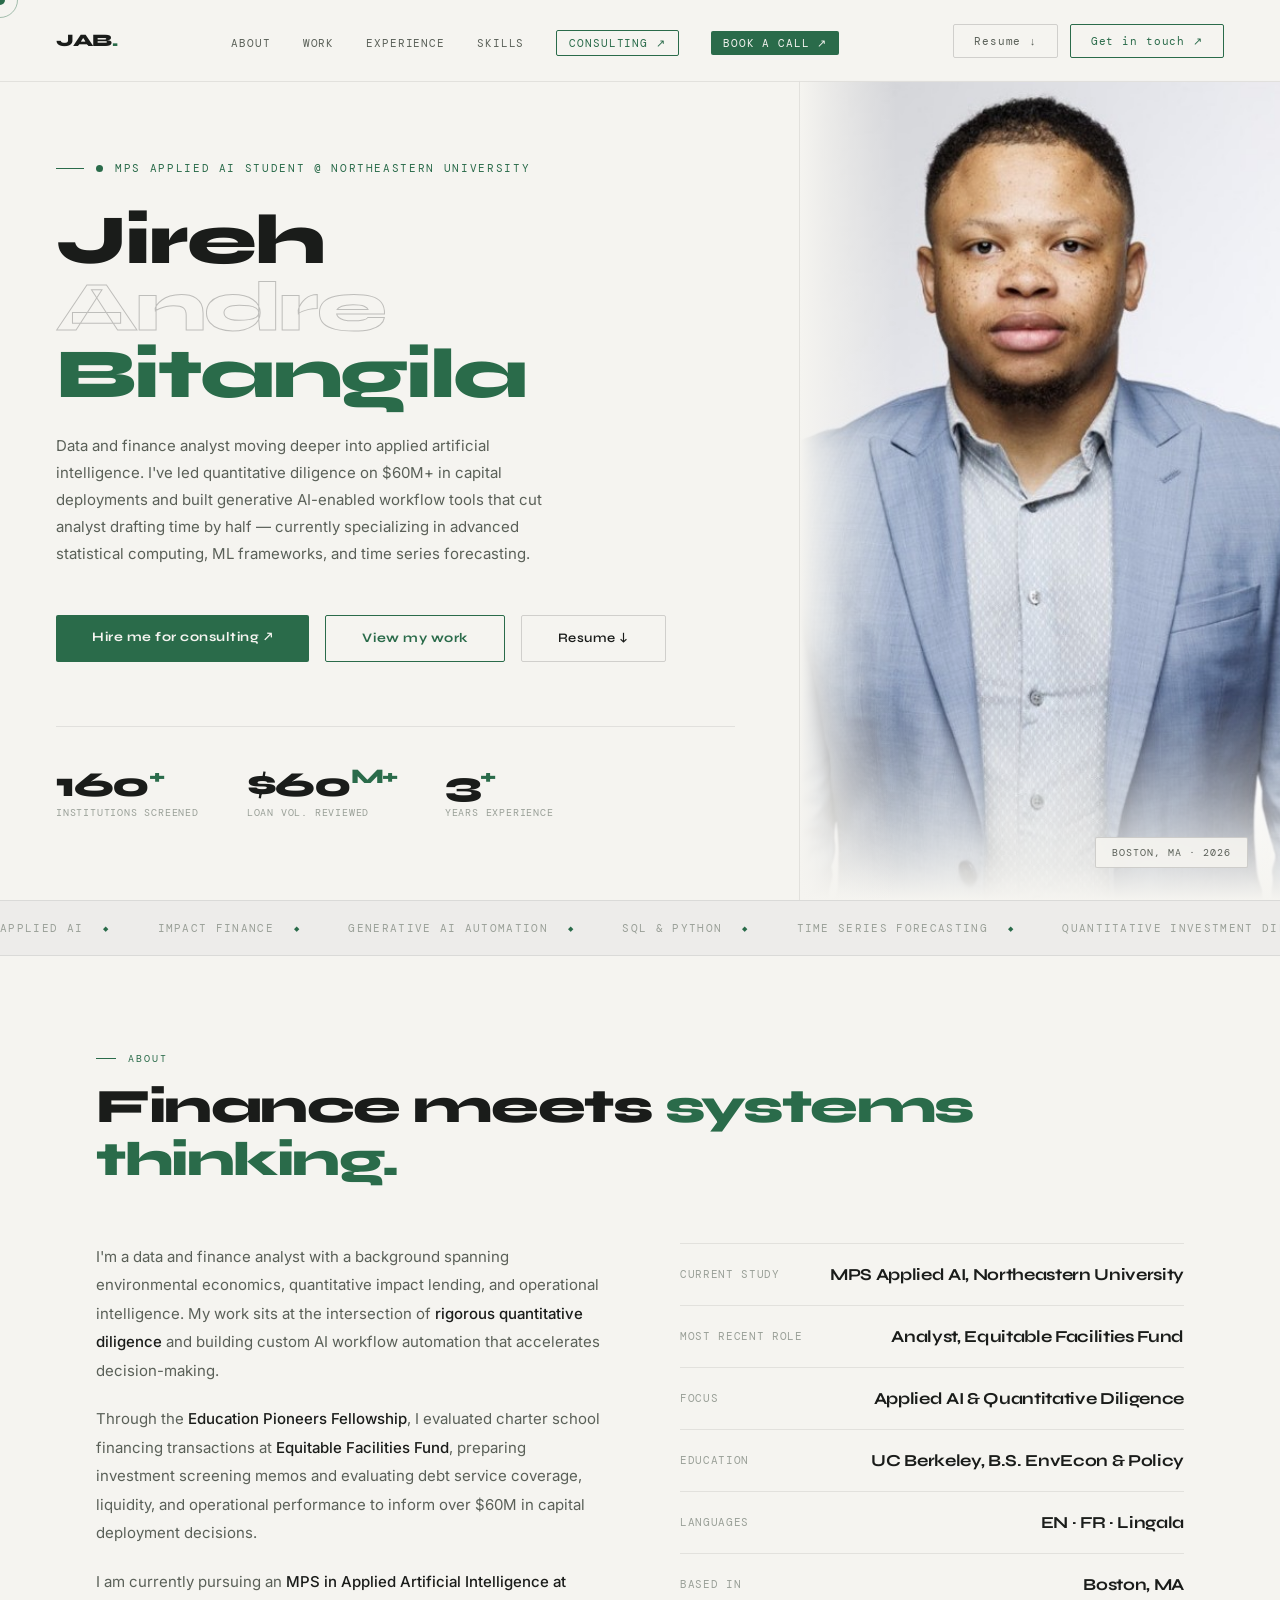
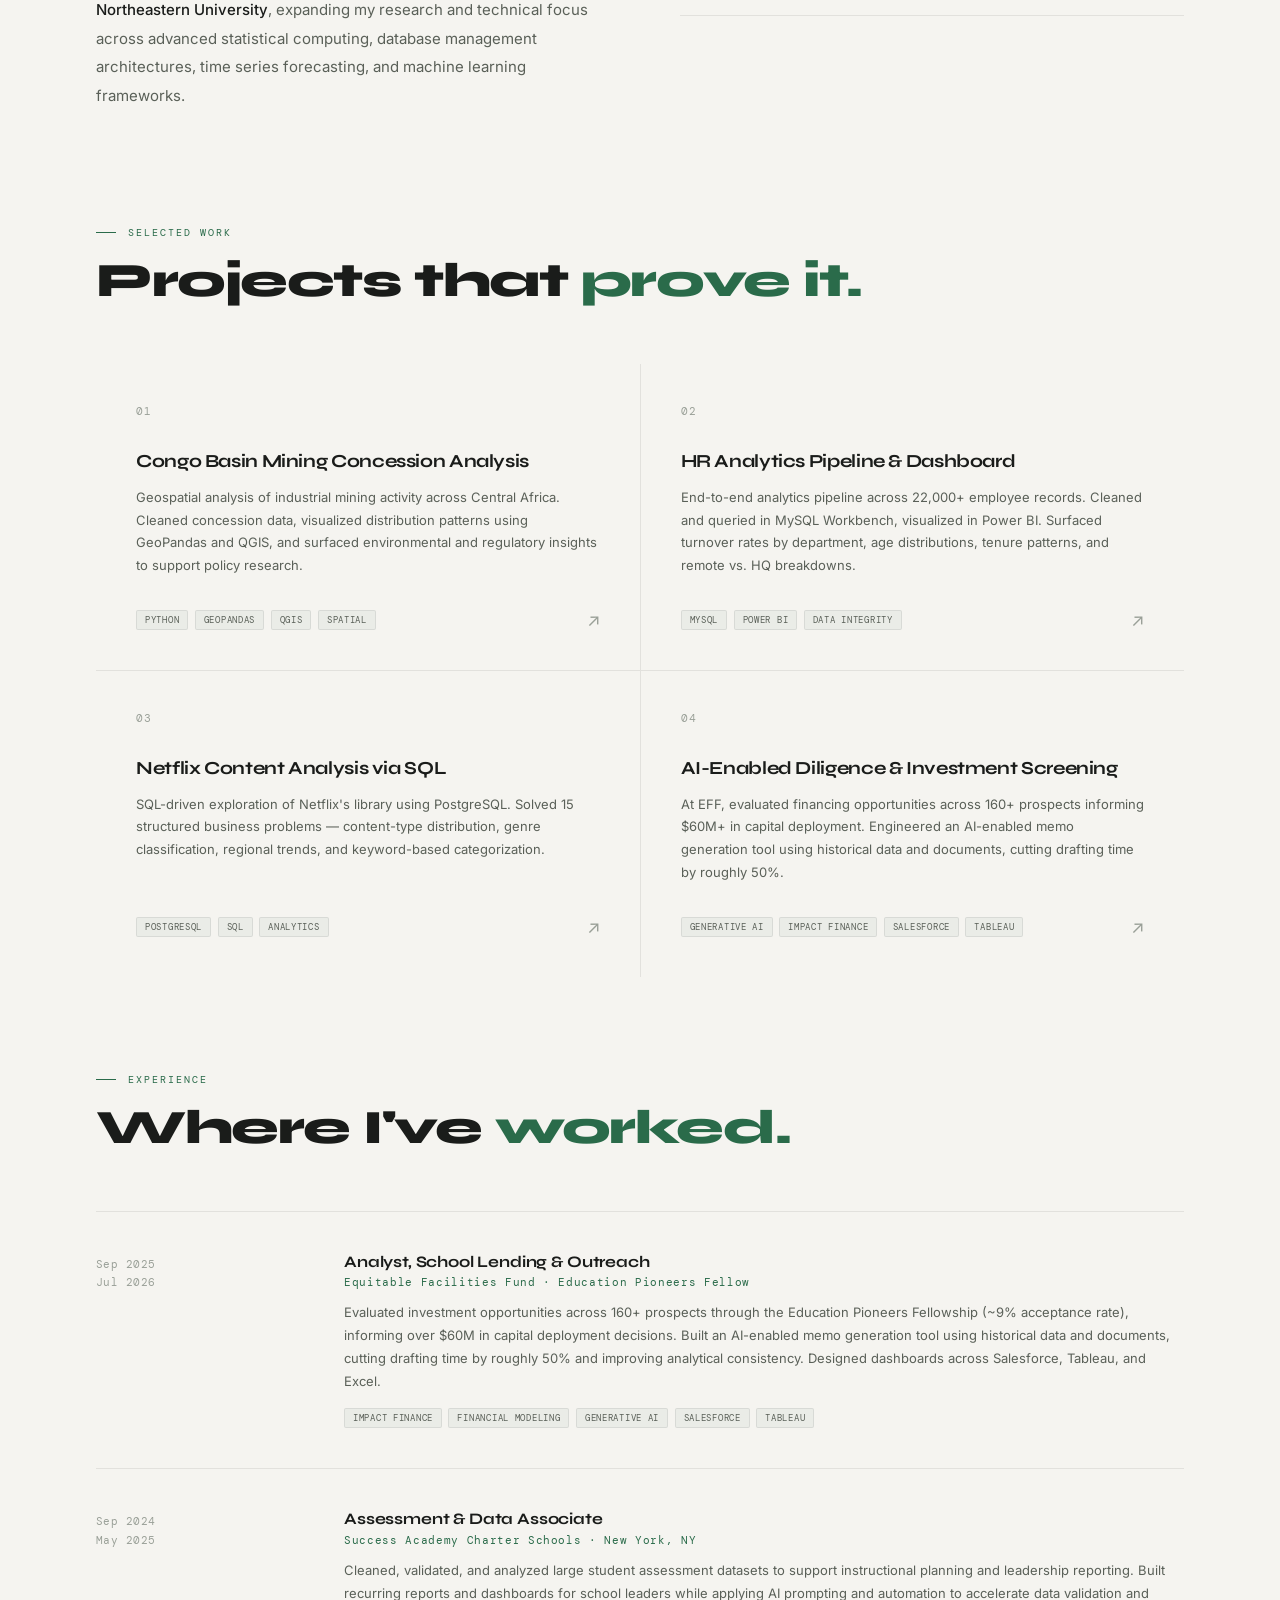
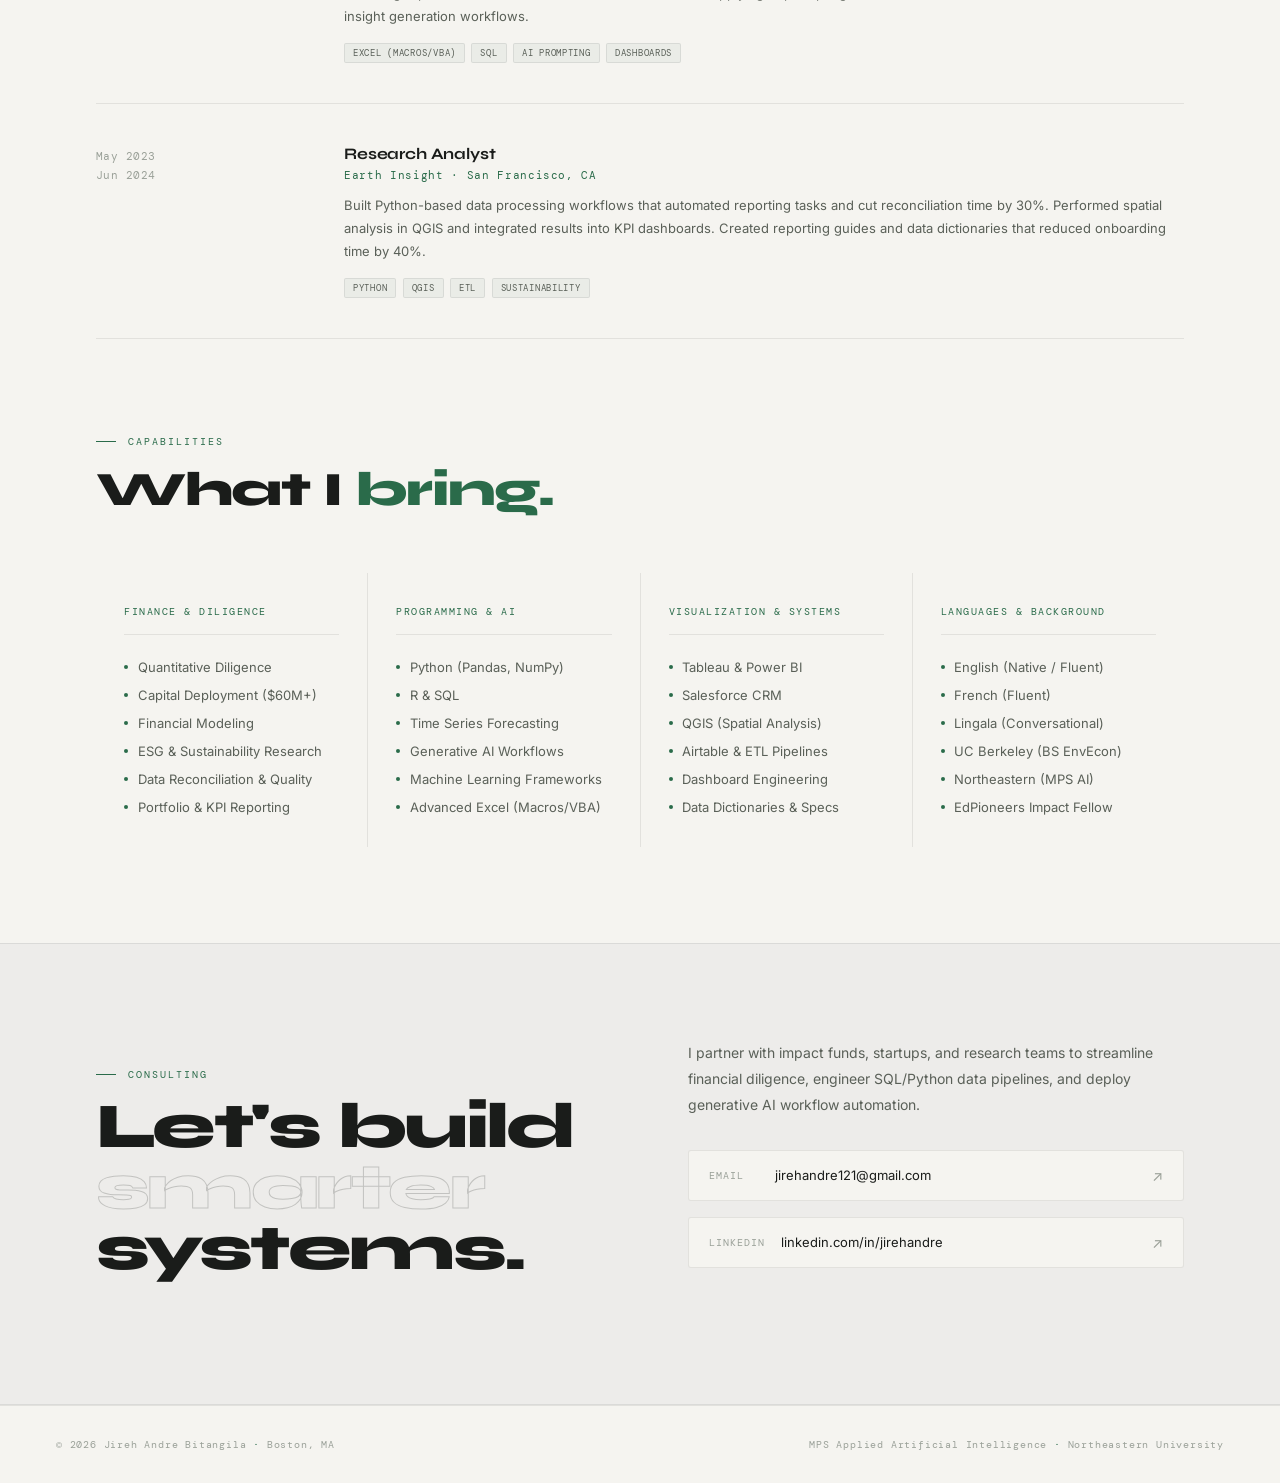
==== index.html @ d72948d8 "Update index.html" ====
<!DOCTYPE html>
<html lang="en">
<head>
<meta charset="UTF-8"/>
<meta name="viewport" content="width=device-width, initial-scale=1.0"/>
<title>Jireh Andre Bitangila — Data & AI</title>
<link href="https://fonts.googleapis.com/css2?family=Syne:wght@400;500;600;700;800&family=Inter:wght@300;400;500&family=DM+Mono:wght@400;500&display=swap" rel="stylesheet"/>
<style>
*,*::before,*::after{box-sizing:border-box;margin:0;padding:0}
:root{
  --bg:#f5f4f0;
  --surface:#edecea;
  --surface2:#e4e2de;
  --border:rgba(0,0,0,0.08);
  --border2:rgba(0,0,0,0.15);
  --accent:#2a6b4a;
  --accent-dim:rgba(42,107,74,0.08);
  --accent-dim2:rgba(42,107,74,0.05);
  --text:#1a1c1a;
  --text2:#5a6058;
  --text3:#9aa098;
  --nav-bg:rgba(245,244,240,0.85);
  --syne:'Syne',sans-serif;
  --inter:'Inter',sans-serif;
  --mono:'DM Mono',monospace;
}
html{scroll-behavior:smooth}
body{background:var(--bg);color:var(--text);font-family:var(--inter);overflow-x:hidden;cursor:none}

.cursor{position:fixed;width:10px;height:10px;background:var(--accent);border-radius:50%;pointer-events:none;z-index:9999;transition:transform 0.15s ease;transform:translate(-50%,-50%)}
.cursor-ring{position:fixed;width:36px;height:36px;border:1px solid rgba(42,107,74,0.4);border-radius:50%;pointer-events:none;z-index:9998;transition:width 0.3s,height 0.3s,border-color 0.3s;transform:translate(-50%,-50%)}
.cursor-ring.expanded{width:60px;height:60px;border-color:rgba(42,107,74,0.2)}

nav{
  position:fixed;top:0;left:0;right:0;z-index:500;
  display:flex;justify-content:space-between;align-items:center;
  padding:1.5rem 3.5rem;
}
nav::before{
  content:'';position:absolute;inset:0;
  background:var(--nav-bg);backdrop-filter:blur(20px);
  border-bottom:1px solid var(--border);z-index:-1;
}
.nav-logo{font-family:var(--syne);font-weight:800;font-size:1.1rem;color:var(--text);text-decoration:none;letter-spacing:-0.02em}
.nav-logo span{color:var(--accent)}
.nav-links{display:flex;gap:2rem;list-style:none}
.nav-links a{font-family:var(--mono);font-size:11px;letter-spacing:0.08em;color:var(--text2);text-decoration:none;text-transform:uppercase;transition:color 0.2s}
.nav-links a:hover{color:var(--accent)}
.nav-links a.nav-consult-link{color:var(--accent);border:1px solid var(--accent);padding:0.3rem 0.75rem;border-radius:2px;transition:all 0.2s}
.nav-links a.nav-consult-link:hover{background:var(--accent);color:#f5f4f0}
.nav-links a.nav-book-link{background:var(--accent);color:#f5f4f0;padding:0.3rem 0.75rem;border-radius:2px;transition:all 0.2s}
.nav-links a.nav-book-link:hover{opacity:0.85;color:#f5f4f0}
.nav-cta{font-family:var(--mono);font-size:11px;letter-spacing:0.08em;padding:0.55rem 1.25rem;border:1px solid var(--accent);color:var(--accent);text-decoration:none;border-radius:2px;transition:all 0.2s}
.nav-cta:hover{background:var(--accent);color:#f5f4f0}
.nav-actions{display:flex;gap:0.75rem;align-items:center}
.nav-resume{font-family:var(--mono);font-size:11px;letter-spacing:0.08em;padding:0.55rem 1.25rem;border:1px solid var(--border2);color:var(--text2);text-decoration:none;border-radius:2px;transition:all 0.2s}
.nav-resume:hover{border-color:var(--accent);color:var(--accent)}

.nav-hamburger{display:none;flex-direction:column;gap:5px;background:none;border:none;cursor:pointer;padding:4px;z-index:600}
.nav-hamburger span{display:block;width:22px;height:2px;background:var(--text);border-radius:2px;transition:all 0.3s}
.nav-hamburger.open span:nth-child(1){transform:translateY(7px) rotate(45deg)}
.nav-hamburger.open span:nth-child(2){opacity:0}
.nav-hamburger.open span:nth-child(3){transform:translateY(-7px) rotate(-45deg)}

.mobile-menu{
  display:none;position:fixed;top:0;left:0;right:0;bottom:0;
  background:var(--bg);z-index:400;
  flex-direction:column;align-items:center;justify-content:center;gap:2.5rem;
}
.mobile-menu.open{display:flex}
.mobile-menu a{font-family:var(--syne);font-weight:700;font-size:2rem;color:var(--text);text-decoration:none;letter-spacing:-0.02em;transition:color 0.2s}
.mobile-menu a:hover{color:var(--accent)}
.mobile-menu a.mm-cta{font-size:1rem;font-family:var(--mono);border:1px solid var(--accent);color:var(--accent);padding:0.75rem 2rem;border-radius:2px}

.hero{min-height:100vh;display:grid;grid-template-columns:1fr 480px;padding-top:80px;position:relative;overflow:hidden}
.hero-left{display:flex;flex-direction:column;justify-content:center;padding:5rem 4rem 5rem 3.5rem;border-right:1px solid var(--border)}
.hero-eyebrow{font-family:var(--mono);font-size:11px;letter-spacing:0.15em;color:var(--accent);text-transform:uppercase;display:flex;align-items:center;gap:0.75rem;margin-bottom:2rem;opacity:0;animation:fadeUp 0.7s 0.2s forwards}
.hero-eyebrow::before{content:'';width:28px;height:1px;background:var(--accent)}
.s-pulse{display:inline-block;width:7px;height:7px;border-radius:50%;background:var(--accent);animation:pulse 2s infinite}
.hero-name{font-family:var(--syne);font-weight:800;font-size:clamp(3rem,5.5vw,5.2rem);line-height:0.95;letter-spacing:-0.03em;margin-bottom:1.5rem;opacity:0;animation:fadeUp 0.7s 0.35s forwards}
.hero-name .line2{color:transparent;-webkit-text-stroke:1px rgba(26,28,26,0.25)}
.hero-name .accent-w{color:var(--accent)}
.hero-desc{font-size:15px;color:var(--text2);line-height:1.8;max-width:500px;margin-bottom:3rem;opacity:0;animation:fadeUp 0.7s 0.5s forwards}
.hero-actions{display:flex;gap:1rem;flex-wrap:wrap;opacity:0;animation:fadeUp 0.7s 0.65s forwards}
.btn-main{font-family:var(--syne);font-weight:700;font-size:13px;letter-spacing:0.04em;padding:0.9rem 2.25rem;background:var(--accent);color:#f5f4f0;text-decoration:none;border-radius:2px;transition:all 0.2s;display:inline-block}
.btn-main:hover{transform:translateY(-2px);box-shadow:0 8px 30px rgba(42,107,74,0.25)}
.btn-outline{font-family:var(--syne);font-weight:600;font-size:13px;letter-spacing:0.04em;padding:0.9rem 2.25rem;border:1px solid var(--border2);color:var(--text);text-decoration:none;border-radius:2px;transition:all 0.2s;display:inline-block}
.btn-outline:hover{border-color:var(--accent);color:var(--accent)}
.btn-consult{font-family:var(--syne);font-weight:700;font-size:13px;letter-spacing:0.04em;padding:0.9rem 2.25rem;border:1.5px solid var(--accent);color:var(--accent);text-decoration:none;border-radius:2px;transition:all 0.2s;display:inline-block}
.btn-consult:hover{background:var(--accent);color:#f5f4f0;transform:translateY(-2px)}
.hero-numbers{display:flex;gap:3rem;margin-top:4rem;padding-top:2.5rem;border-top:1px solid var(--border);opacity:0;animation:fadeUp 0.7s 0.8s forwards}
.hero-num-val{font-family:var(--syne);font-weight:800;font-size:2.2rem;letter-spacing:-0.04em;line-height:1;margin-bottom:0.25rem}
.hero-num-val sup{color:var(--accent);font-size:1.3rem;vertical-align:super}
.hero-num-label{font-family:var(--mono);font-size:10px;letter-spacing:0.08em;color:var(--text3);text-transform:uppercase}

.hero-right{position:relative;overflow:hidden;opacity:0;animation:fadeIn 1s 0.4s forwards}
.hero-photo{width:100%;height:100%;object-fit:cover;object-position:center top;filter:grayscale(10%) contrast(1.02);display:block}
.hero-overlay{position:absolute;inset:0;background:linear-gradient(to right,var(--bg) 0%,transparent 20%),linear-gradient(to top,var(--bg) 0%,transparent 25%)}
.hero-tag-badge{position:absolute;bottom:2rem;right:2rem;font-family:var(--mono);font-size:10px;letter-spacing:0.1em;color:var(--text2);text-transform:uppercase;background:rgba(245,244,240,0.9);border:1px solid var(--border2);padding:0.5rem 1rem;border-radius:2px;backdrop-filter:blur(10px)}

.marquee-wrap{border-top:1px solid var(--border);border-bottom:1px solid var(--border);padding:1.25rem 0;overflow:hidden;background:var(--surface)}
.marquee-track{display:flex;gap:3rem;width:max-content;animation:marquee 24s linear infinite}
.marquee-item{font-family:var(--mono);font-size:11px;letter-spacing:0.12em;color:var(--text3);text-transform:uppercase;white-space:nowrap;display:flex;align-items:center;gap:1.25rem}
.marquee-item::after{content:'◆';color:var(--accent);font-size:7px}

.section{padding:6rem 3.5rem;max-width:1200px;margin:0 auto}
.sec-label{font-family:var(--mono);font-size:10px;letter-spacing:0.2em;color:var(--accent);text-transform:uppercase;display:flex;align-items:center;gap:0.75rem;margin-bottom:1rem}
.sec-label::before{content:'';width:20px;height:1px;background:var(--accent)}
.sec-title{font-family:var(--syne);font-weight:800;font-size:clamp(2rem,4vw,3rem);letter-spacing:-0.03em;line-height:1.1;margin-bottom:3.5rem}
.sec-title em{color:var(--accent);font-style:normal}

.about-grid{display:grid;grid-template-columns:1fr 1fr;gap:5rem;align-items:start}
.about-body p{font-size:15px;color:var(--text2);line-height:1.9;margin-bottom:1.25rem}
.about-body p strong{color:var(--text);font-weight:500}
.about-stats{display:flex;flex-direction:column}
.astat{display:flex;justify-content:space-between;align-items:center;padding:1.25rem 0;border-bottom:1px solid var(--border)}
.astat:first-child{border-top:1px solid var(--border)}
.astat-lbl{font-family:var(--mono);font-size:11px;letter-spacing:0.06em;color:var(--text3);text-transform:uppercase}
.astat-val{font-family:var(--syne);font-weight:700;font-size:1.05rem;color:var(--text);letter-spacing:-0.02em}

.projects-grid{display:grid;grid-template-columns:repeat(2,1fr);gap:1px;background:var(--border)}
.pcard{background:var(--bg);padding:2.5rem;transition:background 0.25s;text-decoration:none;color:inherit;display:flex;flex-direction:column;position:relative;overflow:hidden}
.pcard::before{content:'';position:absolute;top:0;left:0;right:0;height:2px;background:var(--accent);transform:scaleX(0);transform-origin:left;transition:transform 0.35s ease}
.pcard:hover{background:var(--surface)}
.pcard:hover::before{transform:scaleX(1)}
.pnum{font-family:var(--mono);font-size:11px;letter-spacing:0.1em;color:var(--text3);margin-bottom:2rem}
.pcard h3{font-family:var(--syne);font-weight:700;font-size:1.15rem;letter-spacing:-0.02em;color:var(--text);margin-bottom:0.75rem;line-height:1.3}
.pcard p{font-size:13px;color:var(--text2);line-height:1.75;flex:1;margin-bottom:2rem}
.pfoot{display:flex;justify-content:space-between;align-items:flex-end}
.ptags{display:flex;flex-wrap:wrap;gap:0.4rem}
.ptag{font-family:var(--mono);font-size:9px;letter-spacing:0.08em;padding:3px 8px;background:var(--accent-dim2);color:var(--text2);border:1px solid var(--border);text-transform:uppercase;border-radius:2px}
.parr{font-size:1.1rem;color:var(--text3);transition:color 0.2s,transform 0.2s}
.pcard:hover .parr{color:var(--accent);transform:translate(3px,-3px)}

.exp-list{display:flex;flex-direction:column}
.erow{display:grid;grid-template-columns:200px 1fr;gap:3rem;align-items:start;padding:2.5rem 0;border-bottom:1px solid var(--border)}
.erow:first-child{border-top:1px solid var(--border)}
.edate{font-family:var(--mono);font-size:11px;color:var(--text3);letter-spacing:0.04em;line-height:1.7;padding-top:3px}
.ebody h3{font-family:var(--syne);font-weight:700;font-size:1rem;letter-spacing:-0.01em;color:var(--text);margin-bottom:0.3rem}
.eorg{font-family:var(--mono);font-size:11px;color:var(--accent);letter-spacing:0.06em;margin-bottom:0.75rem}
.ebody p{font-size:13px;color:var(--text2);line-height:1.75}
.etags{display:flex;flex-wrap:wrap;gap:0.4rem;margin-top:1rem}

.skills-wrap{display:grid;grid-template-columns:repeat(4,1fr);gap:1px;background:var(--border)}
.scol{background:var(--bg);padding:2rem 1.75rem}
.scol-lbl{font-family:var(--mono);font-size:10px;letter-spacing:0.15em;color:var(--accent);text-transform:uppercase;margin-bottom:1.5rem;padding-bottom:1rem;border-bottom:1px solid var(--border)}
.sitems{list-style:none;display:flex;flex-direction:column;gap:0.75rem}
.sitems li{font-size:13px;color:var(--text2);display:flex;align-items:center;gap:0.6rem}
.sitems li::before{content:'';width:4px;height:4px;border-radius:50%;background:var(--accent);flex-shrink:0}

.contact-section{background:var(--surface);border-top:1px solid var(--border);border-bottom:1px solid var(--border)}
.contact-inner{max-width:1200px;margin:0 auto;padding:6rem 3.5rem;display:grid;grid-template-columns:1fr 1fr;gap:6rem;align-items:center}
.contact-big{font-family:var(--syne);font-weight:800;font-size:clamp(2.5rem,5vw,4.5rem);line-height:0.95;letter-spacing:-0.04em}
.contact-big .ol{color:transparent;-webkit-text-stroke:1px rgba(26,28,26,0.2)}
.contact-big .fi{color:var(--text)}
.cright p{font-size:14px;color:var(--text2);line-height:1.85;margin-bottom:2rem}
.clinks{display:flex;flex-direction:column;gap:1rem;margin-bottom:2.5rem}
.clink{display:flex;align-items:center;justify-content:space-between;padding:1rem 1.25rem;background:var(--bg);border:1px solid var(--border);border-radius:3px;text-decoration:none;transition:border-color 0.2s,background 0.2s}
.clink:hover{border-color:var(--accent);background:var(--accent-dim)}
.clink-l{display:flex;align-items:center;gap:1rem}
.clink-type{font-family:var(--mono);font-size:10px;letter-spacing:0.1em;color:var(--text3);text-transform:uppercase;min-width:50px}
.clink-val{font-size:13px;color:var(--text)}
.clink-arr{font-size:0.9rem;color:var(--text3);transition:color 0.2s,transform 0.2s}
.clink:hover .clink-arr{color:var(--accent);transform:translate(3px,-3px)}

footer{padding:2rem 3.5rem;display:flex;justify-content:space-between;align-items:center;border-top:1px solid var(--border)}
footer p{font-family:var(--mono);font-size:10px;letter-spacing:0.08em;color:var(--text3)}
.fdot{color:var(--accent)}

.consulting-services{display:grid;grid-template-columns:repeat(2,1fr);gap:1px;background:var(--border);margin-bottom:1px}
.svc-card{background:var(--bg);padding:2.5rem;display:flex;flex-direction:column;position:relative;overflow:hidden;transition:background 0.25s}
.svc-card::before{content:'';position:absolute;top:0;left:0;right:0;height:2px;background:var(--accent);transform:scaleX(0);transform-origin:left;transition:transform 0.35s ease}
.svc-card:hover{background:var(--surface)}
.svc-card:hover::before{transform:scaleX(1)}
.svc-num{font-family:var(--mono);font-size:11px;letter-spacing:0.1em;color:var(--text3);margin-bottom:2rem}
.svc-card h3{font-family:var(--syne);font-weight:700;font-size:1.1rem;letter-spacing:-0.02em;color:var(--text);margin-bottom:0.75rem;line-height:1.3}
.svc-card>p{font-size:13px;color:var(--text2);line-height:1.75;flex:1;margin-bottom:1.5rem}
.svc-delivers{list-style:none;display:flex;flex-direction:column;gap:0.45rem}
.svc-delivers li{font-size:12px;color:var(--text3);display:flex;align-items:center;gap:0.55rem}
.svc-delivers li::before{content:'';width:3px;height:3px;border-radius:50%;background:var(--accent);flex-shrink:0}

.booking-banner{background:var(--surface);border-top:1px solid var(--border);border-bottom:1px solid var(--border);padding:3rem 2.5rem;display:flex;justify-content:space-between;align-items:center;gap:2.5rem;margin-top:4rem}
.booking-text h3{font-family:var(--syne);font-weight:800;font-size:1.55rem;letter-spacing:-0.03em;color:var(--text);margin-bottom:0.4rem}
.booking-text>p{font-size:14px;color:var(--text2);line-height:1.7;max-width:500px}
.booking-meta{display:flex;flex-wrap:wrap;gap:1.25rem;margin-top:0.85rem}
.bmeta-item{font-family:var(--mono);font-size:10px;letter-spacing:0.1em;color:var(--text3);text-transform:uppercase;display:flex;align-items:center;gap:0.4rem}
.bmeta-dot{width:5px;height:5px;border-radius:50%;background:var(--accent);display:inline-block}
.btn-book{font-family:var(--syne);font-weight:700;font-size:13px;letter-spacing:0.04em;padding:1rem 2.5rem;background:var(--accent);color:#f5f4f0;text-decoration:none;border-radius:2px;transition:all 0.2s;white-space:nowrap;display:inline-block;flex-shrink:0}
.btn-book:hover{transform:translateY(-2px);box-shadow:0 8px 30px rgba(42,107,74,0.3)}

@keyframes fadeUp{from{opacity:0;transform:translateY(24px)}to{opacity:1;transform:translateY(0)}}
@keyframes fadeIn{from{opacity:0}to{opacity:1}}
@keyframes marquee{from{transform:translateX(0)}to{transform:translateX(-50%)}}
@keyframes pulse{0%,100%{opacity:1}50%{opacity:0.4}}

.reveal{opacity:0;transform:translateY(28px);transition:opacity 0.7s ease,transform 0.7s ease}
.reveal.visible{opacity:1;transform:translateY(0)}

@media(max-width:1024px){
  nav{padding:1.25rem 2rem}
  .hero{grid-template-columns:1fr 360px}
  .hero-left{padding:4rem 2rem 4rem 2rem}
  .skills-wrap{grid-template-columns:repeat(2,1fr)}
  .contact-inner{gap:3rem;padding:5rem 2rem}
  .section{padding:5rem 2rem}
}

@media(max-width:768px){
  body{cursor:auto}
  .cursor,.cursor-ring{display:none}
  nav{padding:1rem 1.25rem}
  .nav-links{display:none}
  .nav-cta{display:none}
  .nav-actions{display:none}
  .nav-hamburger{display:flex}
  .hero{
    display:flex;flex-direction:column;
    min-height:auto;padding-top:60px;
  }
  .hero-right{
    order:0;height:55vw;min-height:220px;max-height:340px;
    border-right:none;border-bottom:1px solid var(--border);
  }
  .hero-overlay{
    background:linear-gradient(to bottom,transparent 50%,var(--bg) 100%);
  }
  .hero-left{
    order:1;padding:2.5rem 1.25rem 3.5rem;
    border-right:none;
  }
  .hero-eyebrow{margin-bottom:1rem;font-size:10px}
  .hero-name{font-size:clamp(2.4rem,9vw,3.4rem);margin-bottom:1rem}
  .hero-desc{font-size:14px;margin-bottom:2rem}
  .hero-actions{gap:0.75rem}
  .btn-main,.btn-outline{font-size:12px;padding:0.75rem 1.4rem}
  .hero-numbers{gap:1.75rem;margin-top:2.5rem;padding-top:1.75rem;flex-wrap:wrap}
  .hero-num-val{font-size:1.8rem}
  .hero-num-label{font-size:9px}
  .hero-tag-badge{bottom:0.75rem;right:0.75rem;font-size:9px;padding:0.35rem 0.65rem}
  .section{padding:3.5rem 1.25rem}
  .sec-title{font-size:1.8rem;margin-bottom:2.25rem}
  .about-grid{grid-template-columns:1fr;gap:2.5rem}
  .about-body p{font-size:14px}
  .astat{flex-direction:column;align-items:flex-start;gap:0.25rem;padding:1rem 0}
  .astat-val{font-size:0.95rem}
  .projects-grid{grid-template-columns:1fr}
  .pcard{padding:1.75rem 1.25rem}
  .pcard h3{font-size:1rem}
  .pcard p{font-size:13px}
  .erow{grid-template-columns:1fr;gap:0.5rem;padding:1.75rem 0}
  .edate{margin-bottom:0.25rem}
  .skills-wrap{grid-template-columns:1fr 1fr}
  .scol{padding:1.5rem 1rem}
  .sitems li{font-size:12px}
  .consulting-services{grid-template-columns:1fr}
  .svc-card{padding:1.75rem 1.25rem}
  .svc-card h3{font-size:1.05rem}
  .svc-card>p{font-size:13px}
  .svc-delivers li{font-size:13px;gap:0.65rem;padding:0.15rem 0}
  .booking-banner{flex-direction:column;align-items:flex-start;padding:2rem 1.25rem;gap:1.5rem;margin-top:2rem}
  .booking-text h3{font-size:1.25rem}
  .booking-text>p{font-size:13px}
  .bmeta-item{font-size:9px}
  .btn-book{width:100%;text-align:center;padding:1rem 1.5rem;font-size:14px}
  .btn-consult{font-size:12px;padding:0.75rem 1.4rem}
  .contact-inner{grid-template-columns:1fr;gap:2.5rem;padding:3.5rem 1.25rem}
  .contact-big{font-size:clamp(2rem,9vw,3rem)}
  .cright p{font-size:13px}
  .clink{padding:0.85rem 1rem}
  .clink-val{font-size:12px}
  footer{padding:1.5rem 1.25rem;flex-direction:column;gap:0.5rem;text-align:center}
}

@media(max-width:400px){
  .hero-name{font-size:2.2rem}
  .skills-wrap{grid-template-columns:1fr}
  .hero-actions{flex-direction:column}
  .btn-main,.btn-outline,.btn-consult{width:100%;text-align:center}
}
</style>
</head>
<body>

<div class="cursor" id="cursor"></div>
<div class="cursor-ring" id="cursorRing"></div>

<nav>
  <a class="nav-logo" href="#">JAB<span>.</span></a>
  <ul class="nav-links">
    <li><a href="#about">About</a></li>
    <li><a href="#projects">Work</a></li>
    <li><a href="#experience">Experience</a></li>
    <li><a href="#skills">Skills</a></li>
    <li><a href="#consulting" class="nav-consult-link">Consulting ↗</a></li>
    <li><a href="https://calendar.app.google/7soWFg5y3CpBAZAc8" target="_blank" rel="noopener" class="nav-book-link">Book a call ↗</a></li>
  </ul>
  <div class="nav-actions">
    <a class="nav-resume" href="Jireh_Andre_Bitangila_Resume.pdf" target="_blank" rel="noopener">Resume ↓</a>
    <a class="nav-cta" href="mailto:jirehandre121@gmail.com">Get in touch ↗</a>
  </div>
  <button class="nav-hamburger" id="hamburger" aria-label="Menu">
    <span></span><span></span><span></span>
  </button>
</nav>

<div class="mobile-menu" id="mobileMenu">
  <a href="#about">About</a>
  <a href="#projects">Work</a>
  <a href="#experience">Experience</a>
  <a href="#skills">Skills</a>
  <a href="#consulting">Consulting</a>
  <a href="Jireh_Andre_Bitangila_Resume.pdf" target="_blank" rel="noopener" class="mm-cta">Resume ↓</a>
  <a href="mailto:jirehandre121@gmail.com" class="mm-cta">Get in touch ↗</a>
  <a href="https://calendar.app.google/rG86A7rdQJjZkF1q8" target="_blank" rel="noopener" class="mm-cta">Book a call ↗</a>
</div>

<div class="hero">
  <div class="hero-left">
    <div class="hero-eyebrow"><span class="s-pulse"></span> MPS Applied AI Student @ Northeastern University</div>
    <h1 class="hero-name">
      Jireh<br>
      <span class="line2">Andre</span><br>
      <span class="accent-w">Bitangila</span>
    </h1>
    <p class="hero-desc">Data and finance analyst moving deeper into applied artificial intelligence. I've led quantitative diligence on $60M+ in capital deployments and built generative AI-enabled workflow tools that cut analyst drafting time by half — currently specializing in advanced statistical computing, ML frameworks, and time series forecasting.</p>
    <div class="hero-actions">
      <a href="#consulting" class="btn-main">Hire me for consulting ↗</a>
      <a href="#projects" class="btn-consult">View my work</a>
      <a href="Jireh_Andre_Bitangila_Resume.pdf" target="_blank" rel="noopener" class="btn-outline">Resume ↓</a>
    </div>
    <div class="hero-numbers">
      <div>
        <div class="hero-num-val">160<sup>+</sup></div>
        <div class="hero-num-label">Institutions screened</div>
      </div>
      <div>
        <div class="hero-num-val">$60<sup>M+</sup></div>
        <div class="hero-num-label">Loan vol. reviewed</div>
      </div>
      <div>
        <div class="hero-num-val">3<sup>+</sup></div>
        <div class="hero-num-label">Years experience</div>
      </div>
    </div>
  </div>

  <div class="hero-right">
    <img class="hero-photo" src="profile.jpg" alt="Jireh Andre Bitangila"/>
    <div class="hero-overlay"></div>
    <div class="hero-tag-badge">Boston, MA · 2026</div>
  </div>
</div>

<div class="marquee-wrap">
  <div class="marquee-track">
    <div class="marquee-item">Applied AI</div>
    <div class="marquee-item">Impact Finance</div>
    <div class="marquee-item">Generative AI Automation</div>
    <div class="marquee-item">SQL & Python</div>
    <div class="marquee-item">Time Series Forecasting</div>
    <div class="marquee-item">Quantitative Investment Diligence</div>
    <div class="marquee-item">Statistical Computing</div>
    <div class="marquee-item">Geospatial Analysis</div>
    <div class="marquee-item">ETL & Data Reconciliation</div>
    <div class="marquee-item">Tableau & Power BI</div>
    <div class="marquee-item">ESG & Sustainability</div>
    <div class="marquee-item">Machine Learning</div>
    <div class="marquee-item">Financial Modeling</div>
    <div class="marquee-item">Applied AI</div>
    <div class="marquee-item">Impact Finance</div>
  </div>
</div>

<section class="section" id="about">
  <div class="reveal">
    <div class="sec-label">About</div>
    <h2 class="sec-title">Finance meets <em>systems thinking.</em></h2>
  </div>
  <div class="about-grid reveal">
    <div class="about-body">
      <p>I'm a data and finance analyst with a background spanning environmental economics, quantitative impact lending, and operational intelligence. My work sits at the intersection of <strong>rigorous quantitative diligence</strong> and building custom AI workflow automation that accelerates decision-making.</p>
      <p>Through the <strong>Education Pioneers Fellowship</strong>, I evaluated charter school financing transactions at <strong>Equitable Facilities Fund</strong>, preparing investment screening memos and evaluating debt service coverage, liquidity, and operational performance to inform over $60M in capital deployment decisions.</p>
      <p>I am currently pursuing an <strong>MPS in Applied Artificial Intelligence at Northeastern University</strong>, expanding my research and technical focus across advanced statistical computing, database management architectures, time series forecasting, and machine learning frameworks.</p>
    </div>
    <div class="about-stats">
      <div class="astat"><span class="astat-lbl">Current Study</span><span class="astat-val">MPS Applied AI, Northeastern University</span></div>
      <div class="astat"><span class="astat-lbl">Most recent role</span><span class="astat-val">Analyst, Equitable Facilities Fund</span></div>
      <div class="astat"><span class="astat-lbl">Focus</span><span class="astat-val">Applied AI & Quantitative Diligence</span></div>
      <div class="astat"><span class="astat-lbl">Education</span><span class="astat-val">UC Berkeley, B.S. EnvEcon & Policy</span></div>
      <div class="astat"><span class="astat-lbl">Languages</span><span class="astat-val">EN · FR · Lingala</span></div>
      <div class="astat"><span class="astat-lbl">Based in</span><span class="astat-val">Boston, MA</span></div>
    </div>
  </div>
</section>

<section class="section" id="projects" style="padding-top:0">
  <div class="reveal">
    <div class="sec-label">Selected work</div>
    <h2 class="sec-title">Projects that <em>prove it.</em></h2>
  </div>
  <div class="projects-grid reveal">
    <a class="pcard" href="https://github.com/jirehandre23/Spatial_Python-QGIS_Project" target="_blank" rel="noopener">
      <div class="pnum">01</div>
      <h3>Congo Basin Mining Concession Analysis</h3>
      <p>Geospatial analysis of industrial mining activity across Central Africa. Cleaned concession data, visualized distribution patterns using GeoPandas and QGIS, and surfaced environmental and regulatory insights to support policy research.</p>
      <div class="pfoot">
        <div class="ptags"><span class="ptag">Python</span><span class="ptag">GeoPandas</span><span class="ptag">QGIS</span><span class="ptag">Spatial</span></div>
        <span class="parr">↗</span>
      </div>
    </a>
    <a class="pcard" href="https://github.com/jirehandre23/HR_SQL-PowerBi_Project" target="_blank" rel="noopener">
      <div class="pnum">02</div>
      <h3>HR Analytics Pipeline & Dashboard</h3>
      <p>End-to-end analytics pipeline across 22,000+ employee records. Cleaned and queried in MySQL Workbench, visualized in Power BI. Surfaced turnover rates by department, age distributions, tenure patterns, and remote vs. HQ breakdowns.</p>
      <div class="pfoot">
        <div class="ptags"><span class="ptag">MySQL</span><span class="ptag">Power BI</span><span class="ptag">Data Integrity</span></div>
        <span class="parr">↗</span>
      </div>
    </a>
    <a class="pcard" href="https://github.com/jirehandre23/Netflix_SQL" target="_blank" rel="noopener">
      <div class="pnum">03</div>
      <h3>Netflix Content Analysis via SQL</h3>
      <p>SQL-driven exploration of Netflix's library using PostgreSQL. Solved 15 structured business problems — content-type distribution, genre classification, regional trends, and keyword-based categorization.</p>
      <div class="pfoot">
        <div class="ptags"><span class="ptag">PostgreSQL</span><span class="ptag">SQL</span><span class="ptag">Analytics</span></div>
        <span class="parr">↗</span>
      </div>
    </a>
    <a class="pcard" href="https://linkedin.com/in/jirehandre" target="_blank" rel="noopener">
      <div class="pnum">04</div>
      <h3>AI-Enabled Diligence & Investment Screening</h3>
      <p>At EFF, evaluated financing opportunities across 160+ prospects informing $60M+ in capital deployment. Engineered an AI-enabled memo generation tool using historical data and documents, cutting drafting time by roughly 50%.</p>
      <div class="pfoot">
        <div class="ptags"><span class="ptag">Generative AI</span><span class="ptag">Impact Finance</span><span class="ptag">Salesforce</span><span class="ptag">Tableau</span></div>
        <span class="parr">↗</span>
      </div>
    </a>
  </div>
</section>

<section class="section" id="experience" style="padding-top:0">
  <div class="reveal">
    <div class="sec-label">Experience</div>
    <h2 class="sec-title">Where I've <em>worked.</em></h2>
  </div>
  <div class="exp-list reveal">
    <div class="erow">
      <div class="edate">Sep 2025<br>Jul 2026</div>
      <div class="ebody">
        <h3>Analyst, School Lending & Outreach</h3>
        <div class="eorg">Equitable Facilities Fund · Education Pioneers Fellow</div>
        <p>Evaluated investment opportunities across 160+ prospects through the Education Pioneers Fellowship (~9% acceptance rate), informing over $60M in capital deployment decisions. Built an AI-enabled memo generation tool using historical data and documents, cutting drafting time by roughly 50% and improving analytical consistency. Designed dashboards across Salesforce, Tableau, and Excel.</p>
        <div class="etags"><span class="ptag">Impact Finance</span><span class="ptag">Financial Modeling</span><span class="ptag">Generative AI</span><span class="ptag">Salesforce</span><span class="ptag">Tableau</span></div>
      </div>
    </div>
    <div class="erow">
      <div class="edate">Sep 2024<br>May 2025</div>
      <div class="ebody">
        <h3>Assessment & Data Associate</h3>
        <div class="eorg">Success Academy Charter Schools · New York, NY</div>
        <p>Cleaned, validated, and analyzed large student assessment datasets to support instructional planning and leadership reporting. Built recurring reports and dashboards for school leaders while applying AI prompting and automation to accelerate data validation and insight generation workflows.</p>
        <div class="etags"><span class="ptag">Excel (Macros/VBA)</span><span class="ptag">SQL</span><span class="ptag">AI Prompting</span><span class="ptag">Dashboards</span></div>
      </div>
    </div>
    <div class="erow">
      <div class="edate">May 2023<br>Jun 2024</div>
      <div class="ebody">
        <h3>Research Analyst</h3>
        <div class="eorg">Earth Insight · San Francisco, CA</div>
        <p>Built Python-based data processing workflows that automated reporting tasks and cut reconciliation time by 30%. Performed spatial analysis in QGIS and integrated results into KPI dashboards. Created reporting guides and data dictionaries that reduced onboarding time by 40%.</p>
        <div class="etags"><span class="ptag">Python</span><span class="ptag">QGIS</span><span class="ptag">ETL</span><span class="ptag">Sustainability</span></div>
      </div>
    </div>
  </div>
</section>

<section class="section" id="skills" style="padding-top:0">
  <div class="reveal">
    <div class="sec-label">Capabilities</div>
    <h2 class="sec-title">What I <em>bring.</em></h2>
  </div>
  <div class="skills-wrap reveal">
    <div class="scol">
      <div class="scol-lbl">Finance & Diligence</div>
      <ul class="sitems">
        <li>Quantitative Diligence</li>
        <li>Capital Deployment ($60M+)</li>
        <li>Financial Modeling</li>
        <li>ESG & Sustainability Research</li>
        <li>Data Reconciliation & Quality</li>
        <li>Portfolio & KPI Reporting</li>
      </ul>
    </div>
    <div class="scol">
      <div class="scol-lbl">Programming & AI</div>
      <ul class="sitems">
        <li>Python (Pandas, NumPy)</li>
        <li>R & SQL</li>
        <li>Time Series Forecasting</li>
        <li>Generative AI Workflows</li>
        <li>Machine Learning Frameworks</li>
        <li>Advanced Excel (Macros/VBA)</li>
      </ul>
    </div>
    <div class="scol">
      <div class="scol-lbl">Visualization & Systems</div>
      <ul class="sitems">
        <li>Tableau & Power BI</li>
        <li>Salesforce CRM</li>
        <li>QGIS (Spatial Analysis)</li>
        <li>Airtable & ETL Pipelines</li>
        <li>Dashboard Engineering</li>
        <li>Data Dictionaries & Specs</li>
      </ul>
    </div>
    <div class="scol">
      <div class="scol-lbl">Languages & Background</div>
      <ul class="sitems">
        <li>English (Native / Fluent)</li>
        <li>French (Fluent)</li>
        <li>Lingala (Conversational)</li>
        <li>UC Berkeley (BS EnvEcon)</li>
        <li>Northeastern (MPS AI)</li>
        <li>EdPioneers Impact Fellow</li>
      </ul>
    </div>
  </div>
</section>

<section class="contact-section" id="consulting">
  <div class="contact-inner">
    <div>
      <div class="sec-label">Consulting</div>
      <h2 class="contact-big">
        Let's <span class="fi">build</span><br>
        <span class="ol">smarter</span><br>
        <span class="fi">systems.</span>
      </h2>
    </div>
    <div class="cright">
      <p>I partner with impact funds, startups, and research teams to streamline financial diligence, engineer SQL/Python data pipelines, and deploy generative AI workflow automation.</p>
      <div class="clinks">
        <a class="clink" href="mailto:jirehandre121@gmail.com">
          <div class="clink-l">
            <span class="clink-type">Email</span>
            <span class="clink-val">jirehandre121@gmail.com</span>
          </div>
          <span class="clink-arr">↗</span>
        </a>
        <a class="clink" href="https://linkedin.com/in/jirehandre" target="_blank" rel="noopener">
          <div class="clink-l">
            <span class="clink-type">LinkedIn</span>
            <span class="clink-val">linkedin.com/in/jirehandre</span>
          </div>
          <span class="clink-arr">↗</span>
        </a>
      </div>
    </div>
  </div>
</section>

<footer>
  <p>© 2026 Jireh Andre Bitangila <span class="fdot">·</span> Boston, MA</p>
  <p>MPS Applied Artificial Intelligence <span class="fdot">·</span> Northeastern University</p>
</footer>

<script>
const cursor = document.getElementById('cursor');
const ring = document.getElementById('cursorRing');
window.addEventListener('mousemove', (e) => {
  cursor.style.left = e.clientX + 'px';
  cursor.style.top = e.clientY + 'px';
  ring.style.left = e.clientX + 'px';
  ring.style.top = e.clientY + 'px';
});

document.querySelectorAll('a, button, .pcard, .clink').forEach(el => {
  el.addEventListener('mouseenter', () => ring.classList.add('expanded'));
  el.addEventListener('mouseleave', () => ring.classList.remove('expanded'));
});

const hamburger = document.getElementById('hamburger');
const mobileMenu = document.getElementById('mobileMenu');
hamburger.addEventListener('click', () => {
  hamburger.classList.toggle('open');
  mobileMenu.classList.toggle('open');
});
mobileMenu.querySelectorAll('a').forEach(a => {
  a.addEventListener('click', () => {
    hamburger.classList.remove('open');
    mobileMenu.classList.remove('open');
  });
});

const observer = new IntersectionObserver((entries) => {
  entries.forEach(entry => {
    if (entry.isIntersecting) {
      entry.target.classList.add('visible');
    }
  });
}, { threshold: 0.1 });

document.querySelectorAll('.reveal').forEach(el => observer.observe(el));
</script>

</body>
</html>
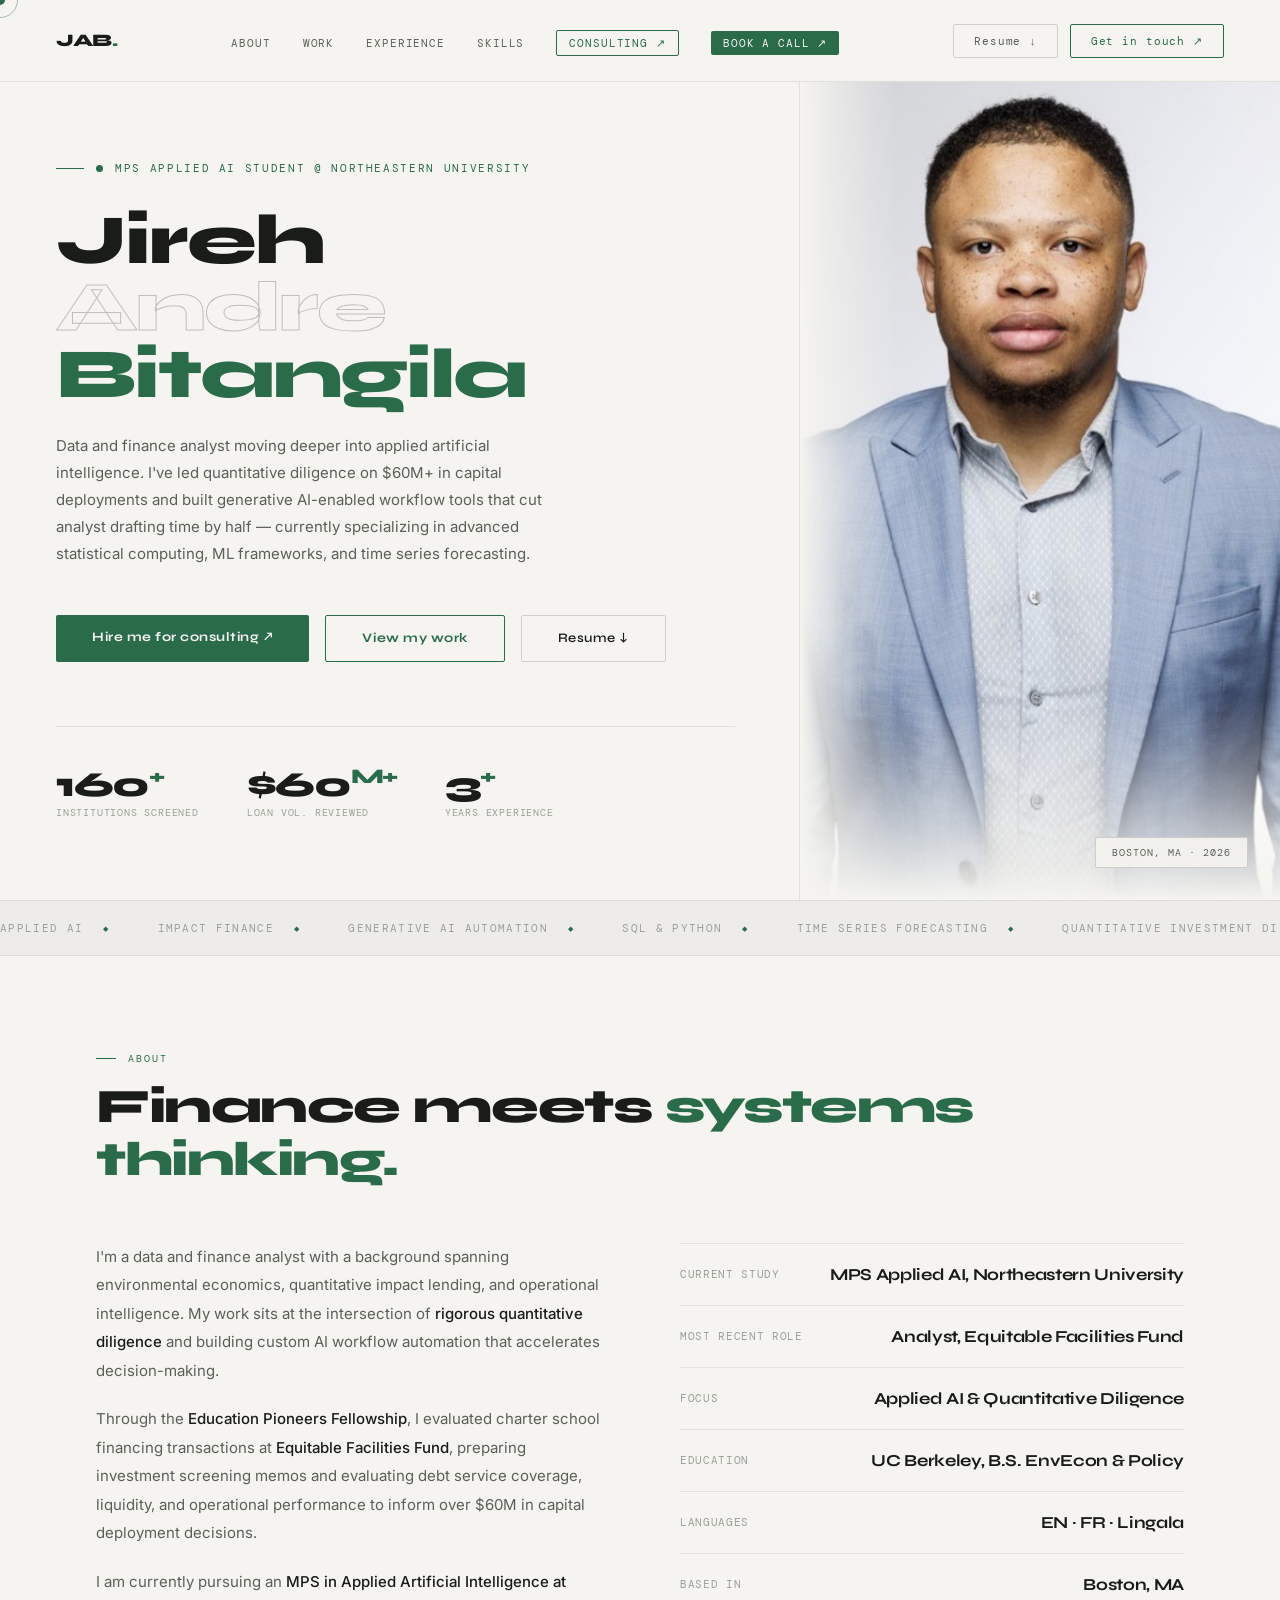
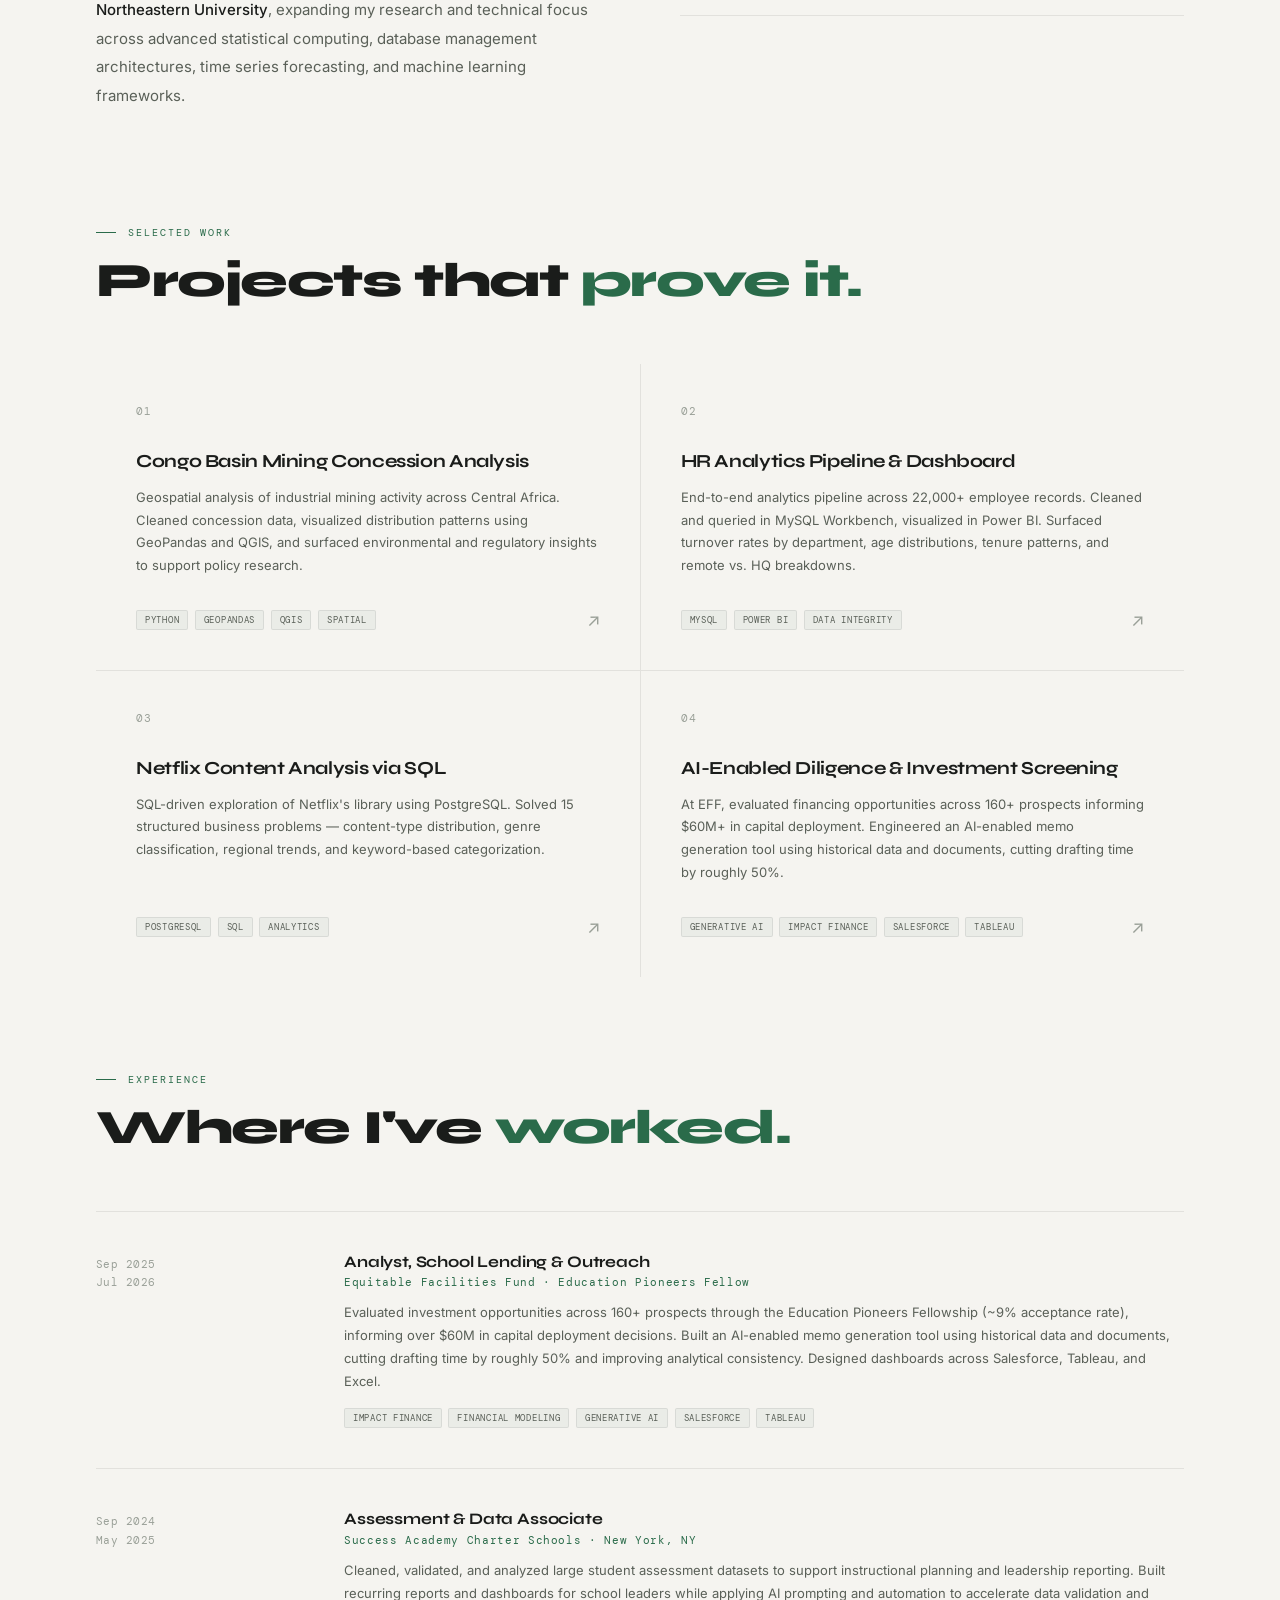
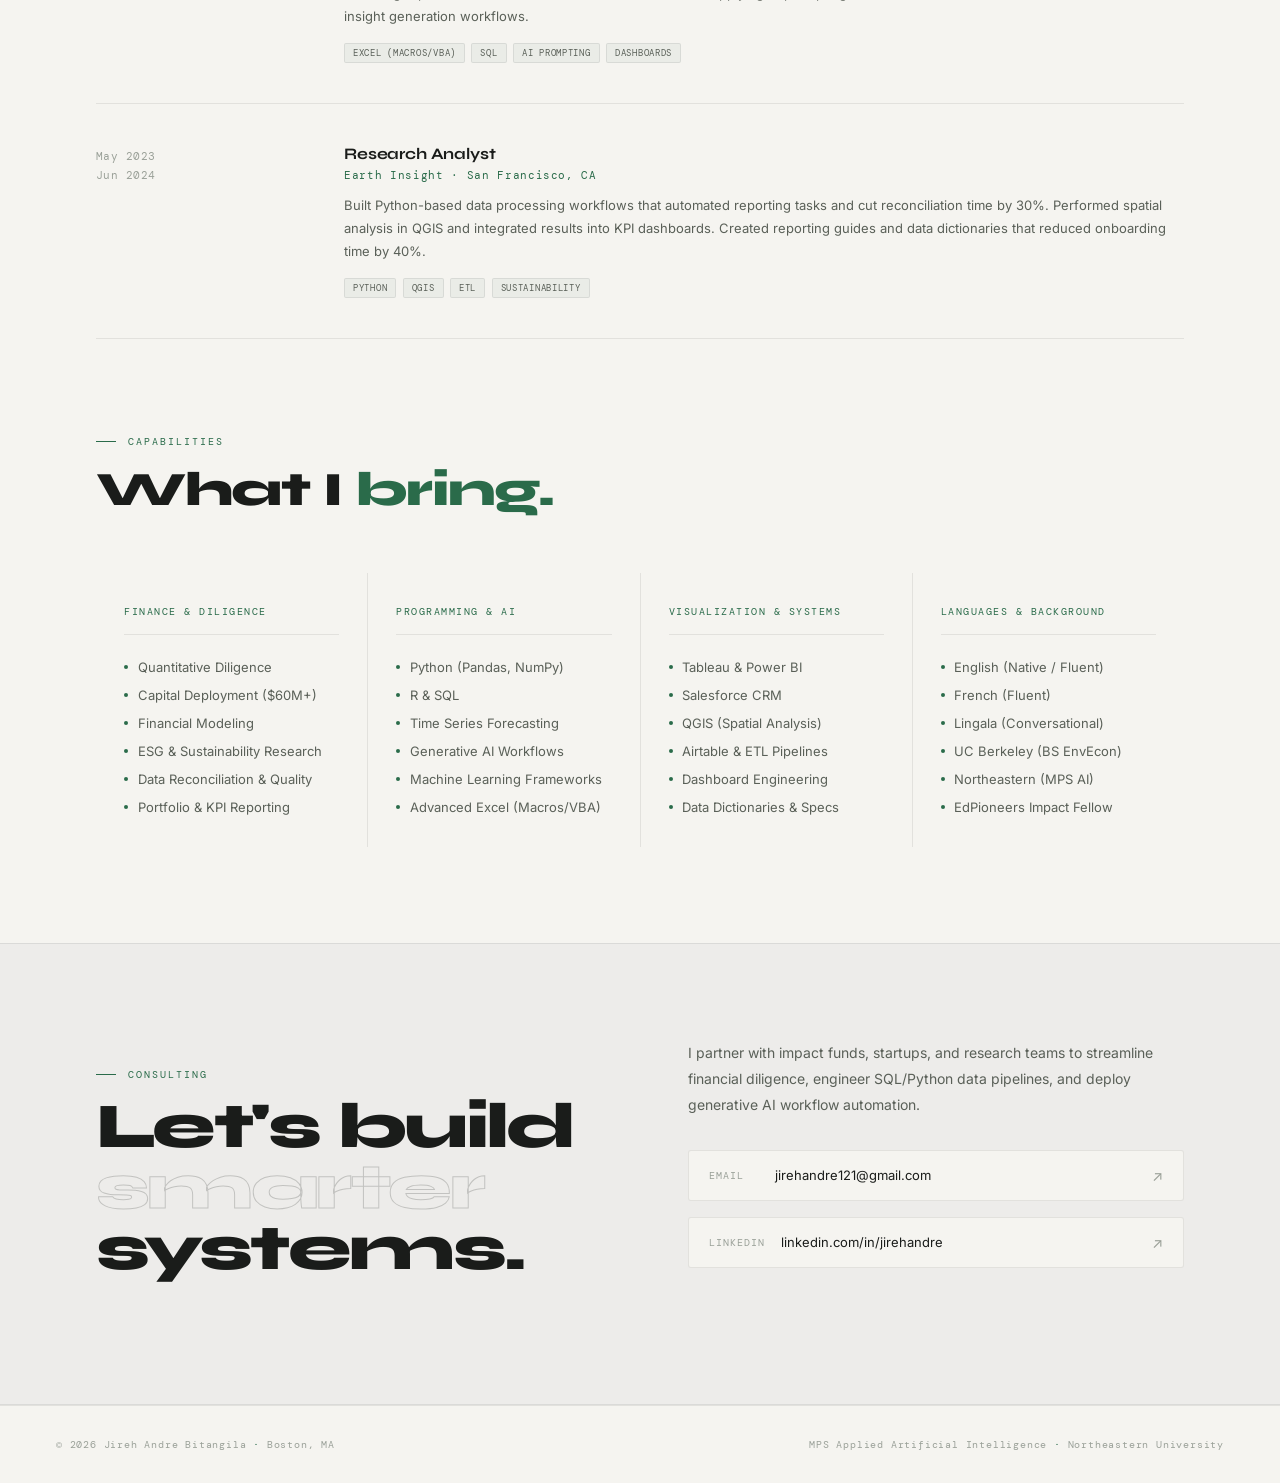
==== commit 7409958e: "Update index.html" ====
--- a/index.html
+++ b/index.html
@@ -311,7 +311,7 @@
   <a href="#consulting">Consulting</a>
   <a href="Jireh_Andre_Bitangila_Resume.pdf" target="_blank" rel="noopener" class="mm-cta">Resume ↓</a>
   <a href="mailto:jirehandre121@gmail.com" class="mm-cta">Get in touch ↗</a>
-  <a href="https://calendar.app.google/rG86A7rdQJjZkF1q8" target="_blank" rel="noopener" class="mm-cta">Book a call ↗</a>
+  <a href="https://calendar.app.google/7soWFg5y3CpBAZAc8" target="_blank" rel="noopener" class="mm-cta">Book a call ↗</a>
 </div>
 
 <div class="hero">
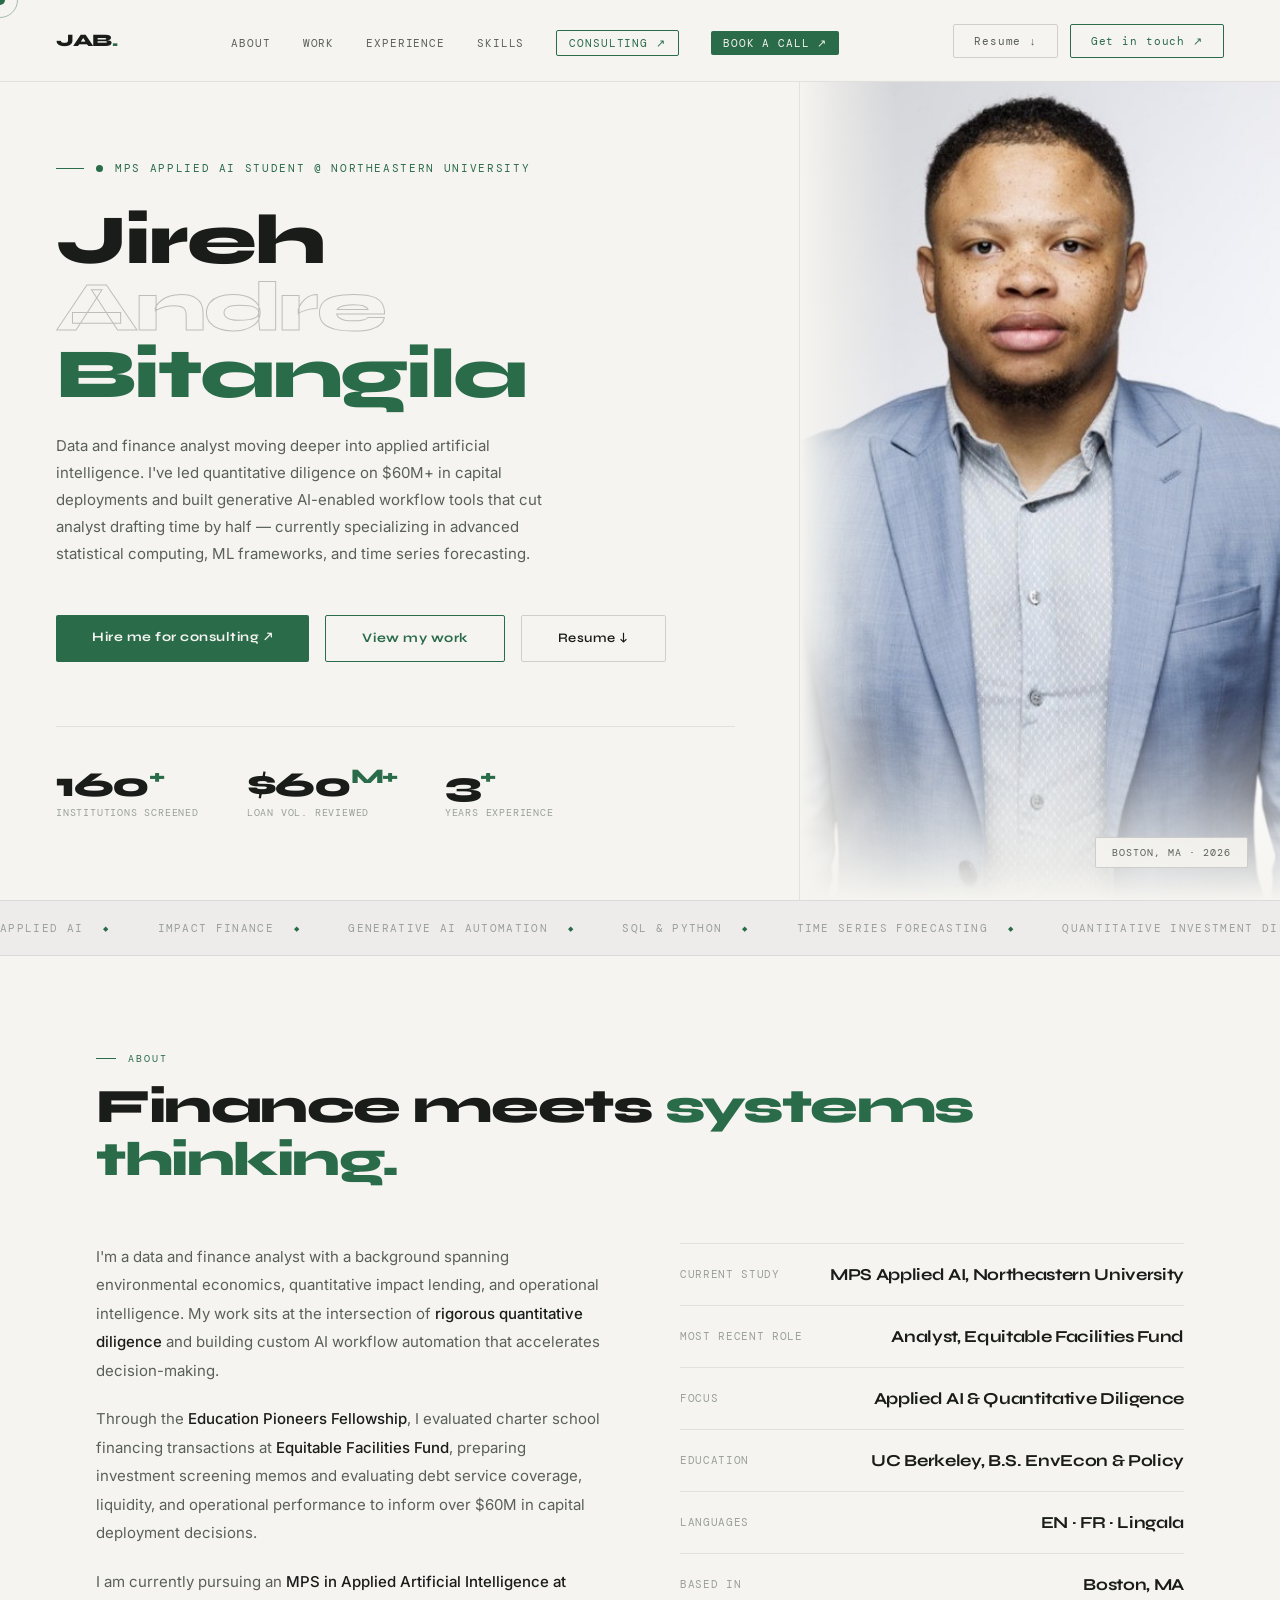
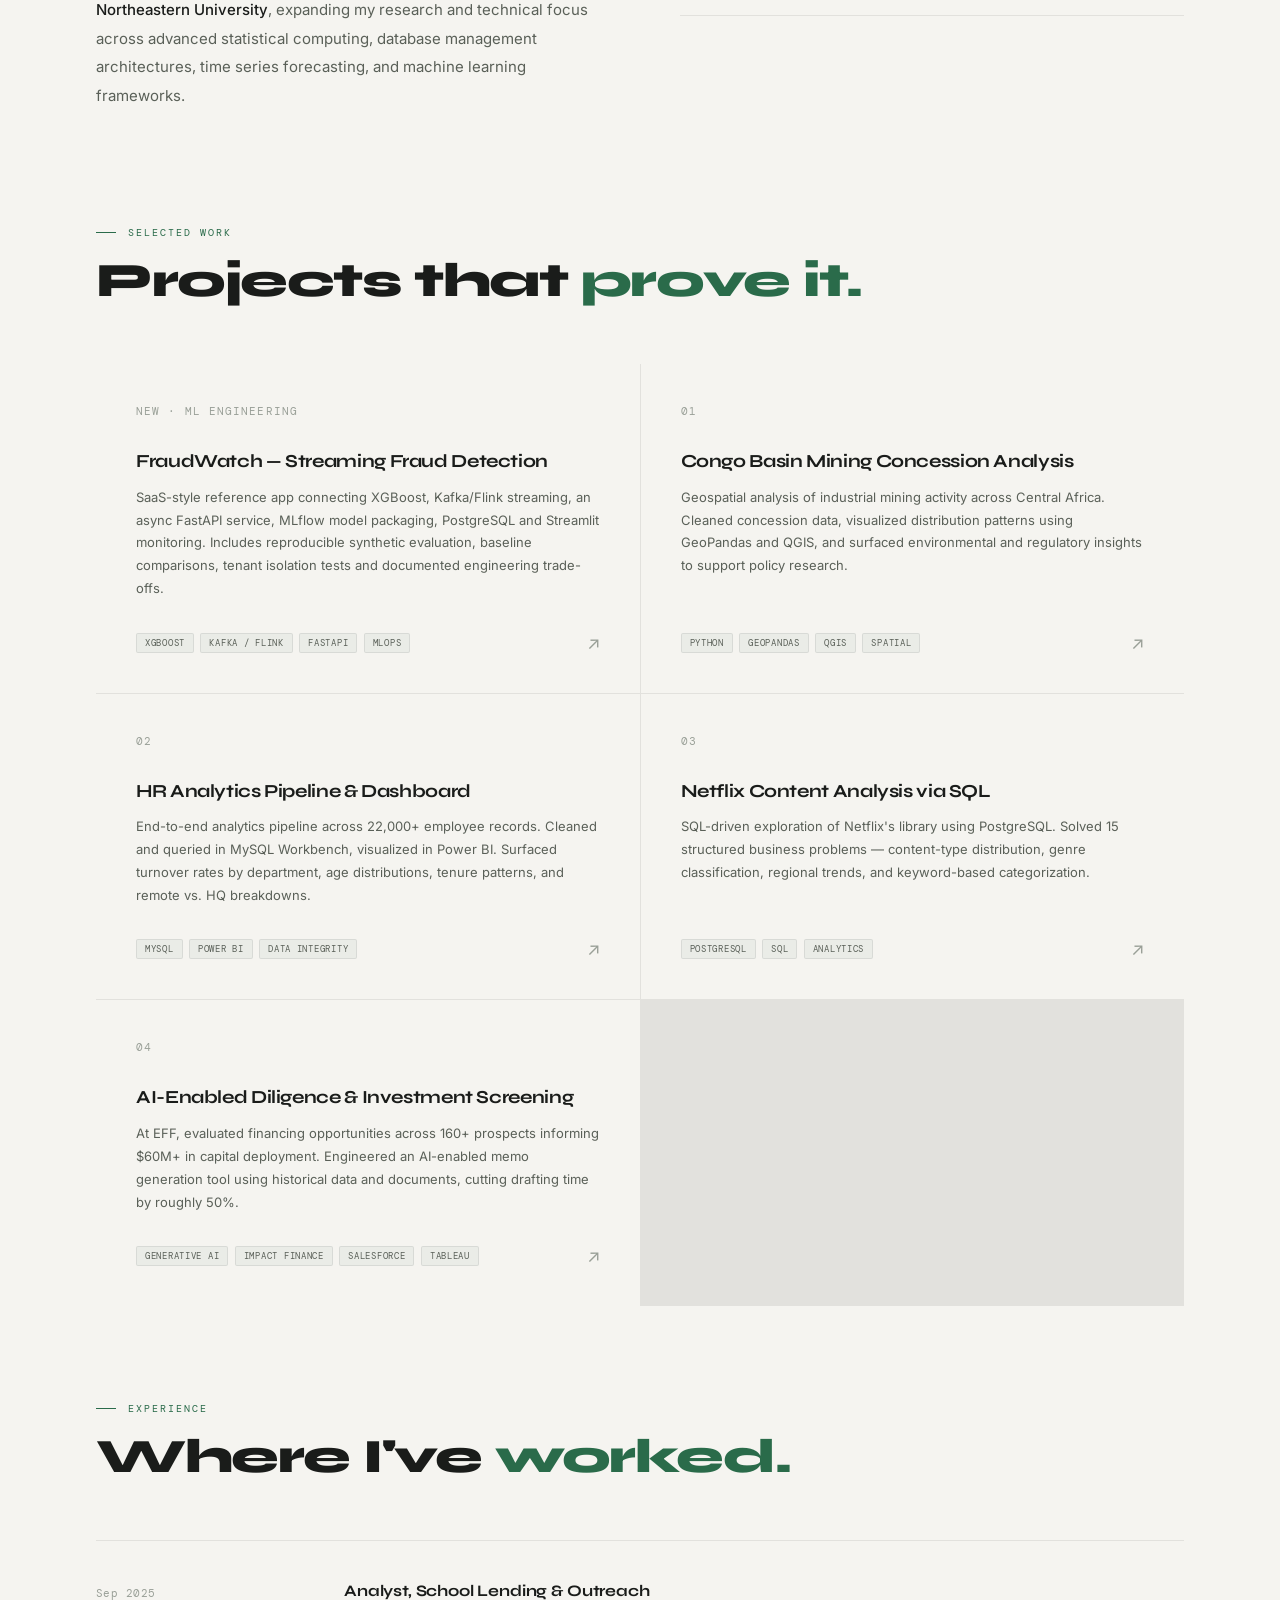
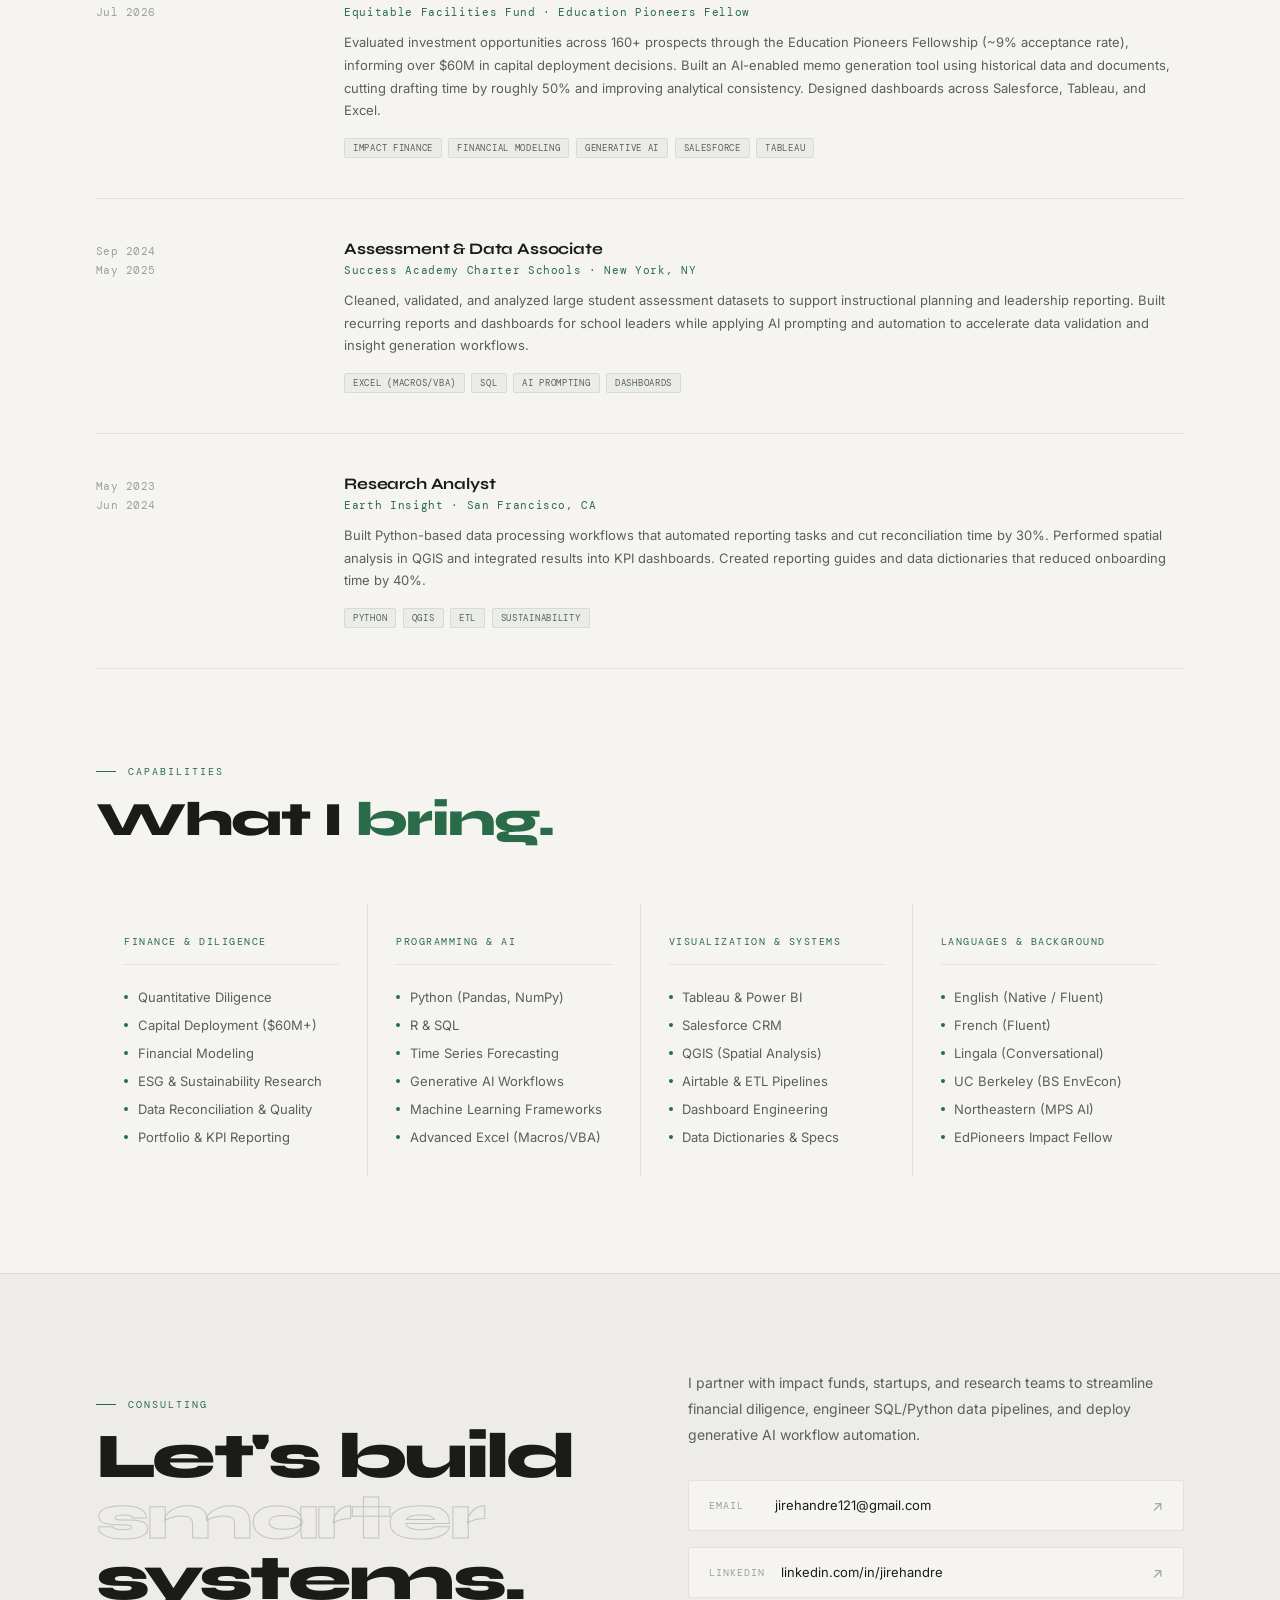
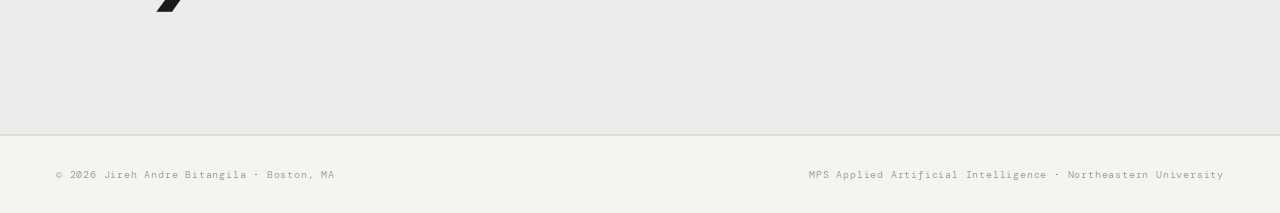
==== commit 2d43f691: "Add FraudWatch streaming ML reference app and portfolio case study" ====
--- a/index.html
+++ b/index.html
@@ -399,6 +399,15 @@
     <h2 class="sec-title">Projects that <em>prove it.</em></h2>
   </div>
   <div class="projects-grid reveal">
+    <a class="pcard" href="projects/fraudwatch/">
+      <div class="pnum">NEW · ML ENGINEERING</div>
+      <h3>FraudWatch — Streaming Fraud Detection</h3>
+      <p>SaaS-style reference app connecting XGBoost, Kafka/Flink streaming, an async FastAPI service, MLflow model packaging, PostgreSQL and Streamlit monitoring. Includes reproducible synthetic evaluation, baseline comparisons, tenant isolation tests and documented engineering trade-offs.</p>
+      <div class="pfoot">
+        <div class="ptags"><span class="ptag">XGBoost</span><span class="ptag">Kafka / Flink</span><span class="ptag">FastAPI</span><span class="ptag">MLOps</span></div>
+        <span class="parr">↗</span>
+      </div>
+    </a>
     <a class="pcard" href="https://github.com/jirehandre23/Spatial_Python-QGIS_Project" target="_blank" rel="noopener">
       <div class="pnum">01</div>
       <h3>Congo Basin Mining Concession Analysis</h3>
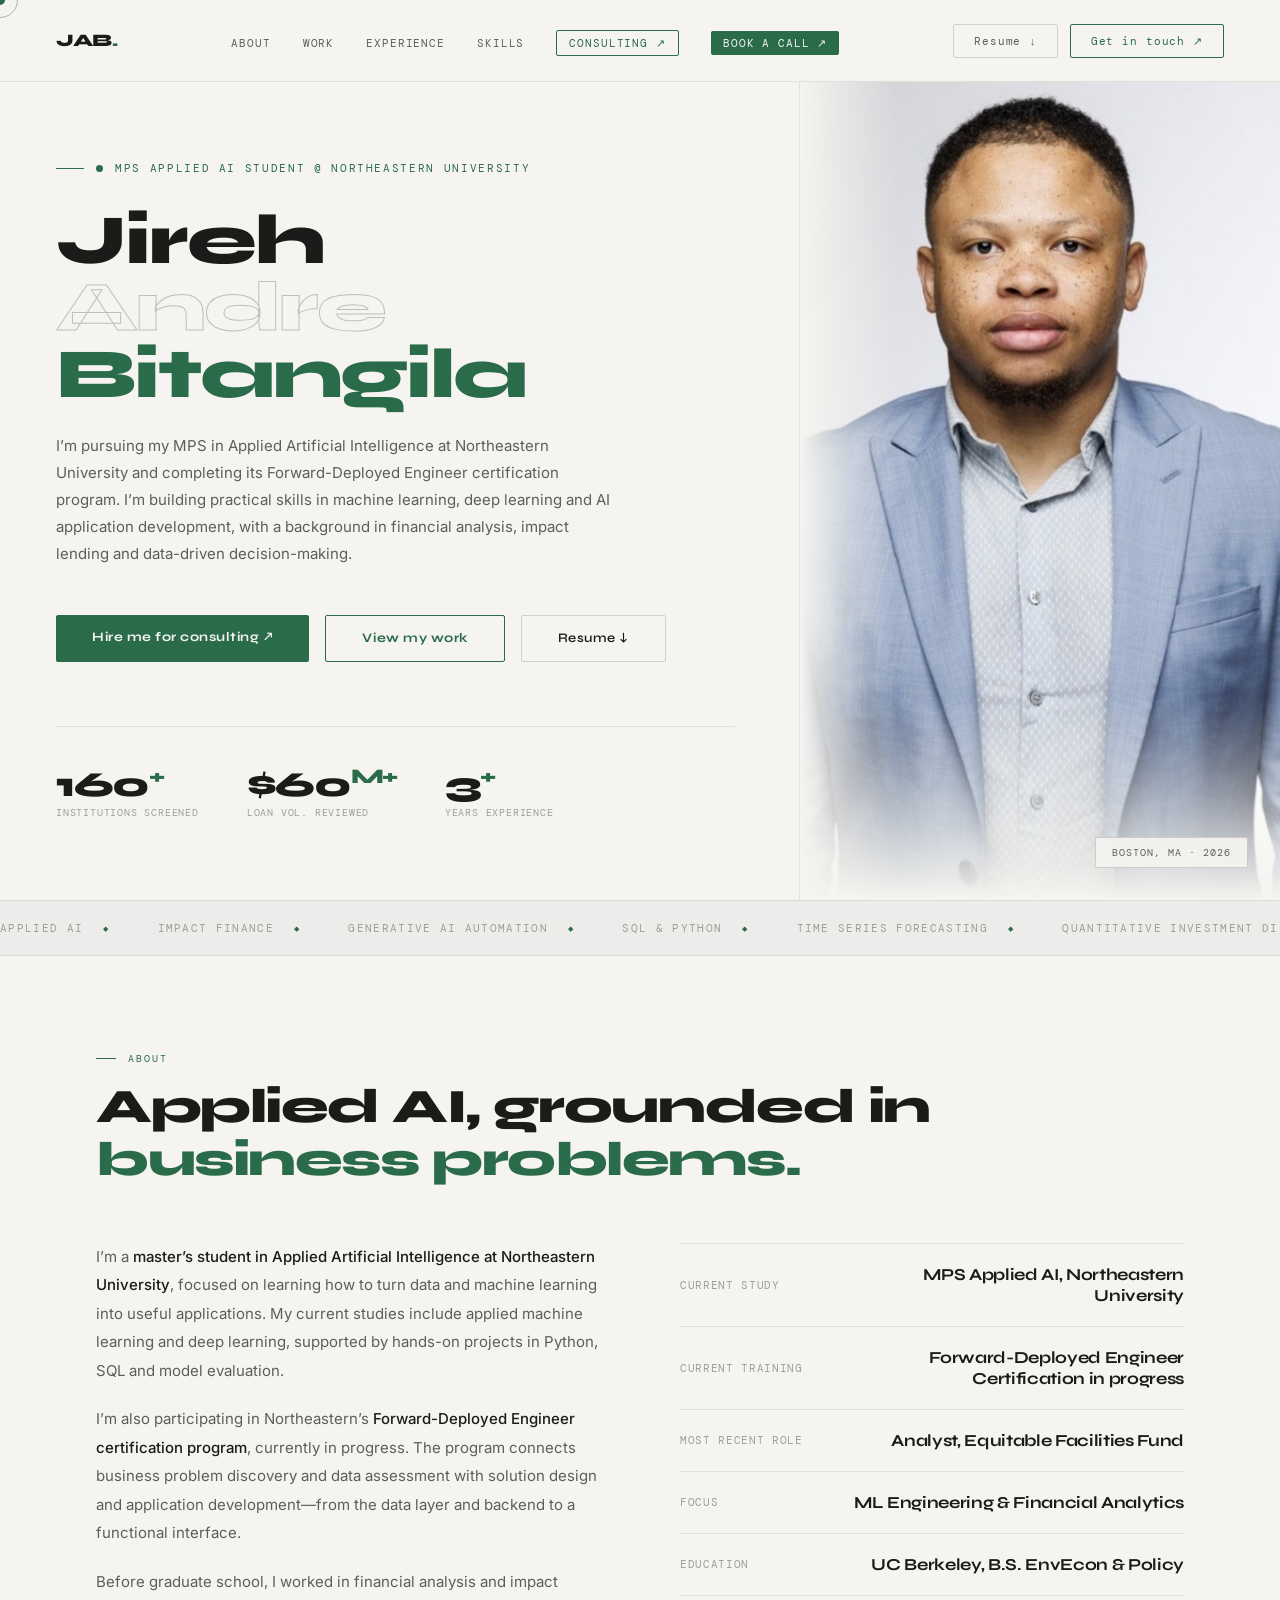
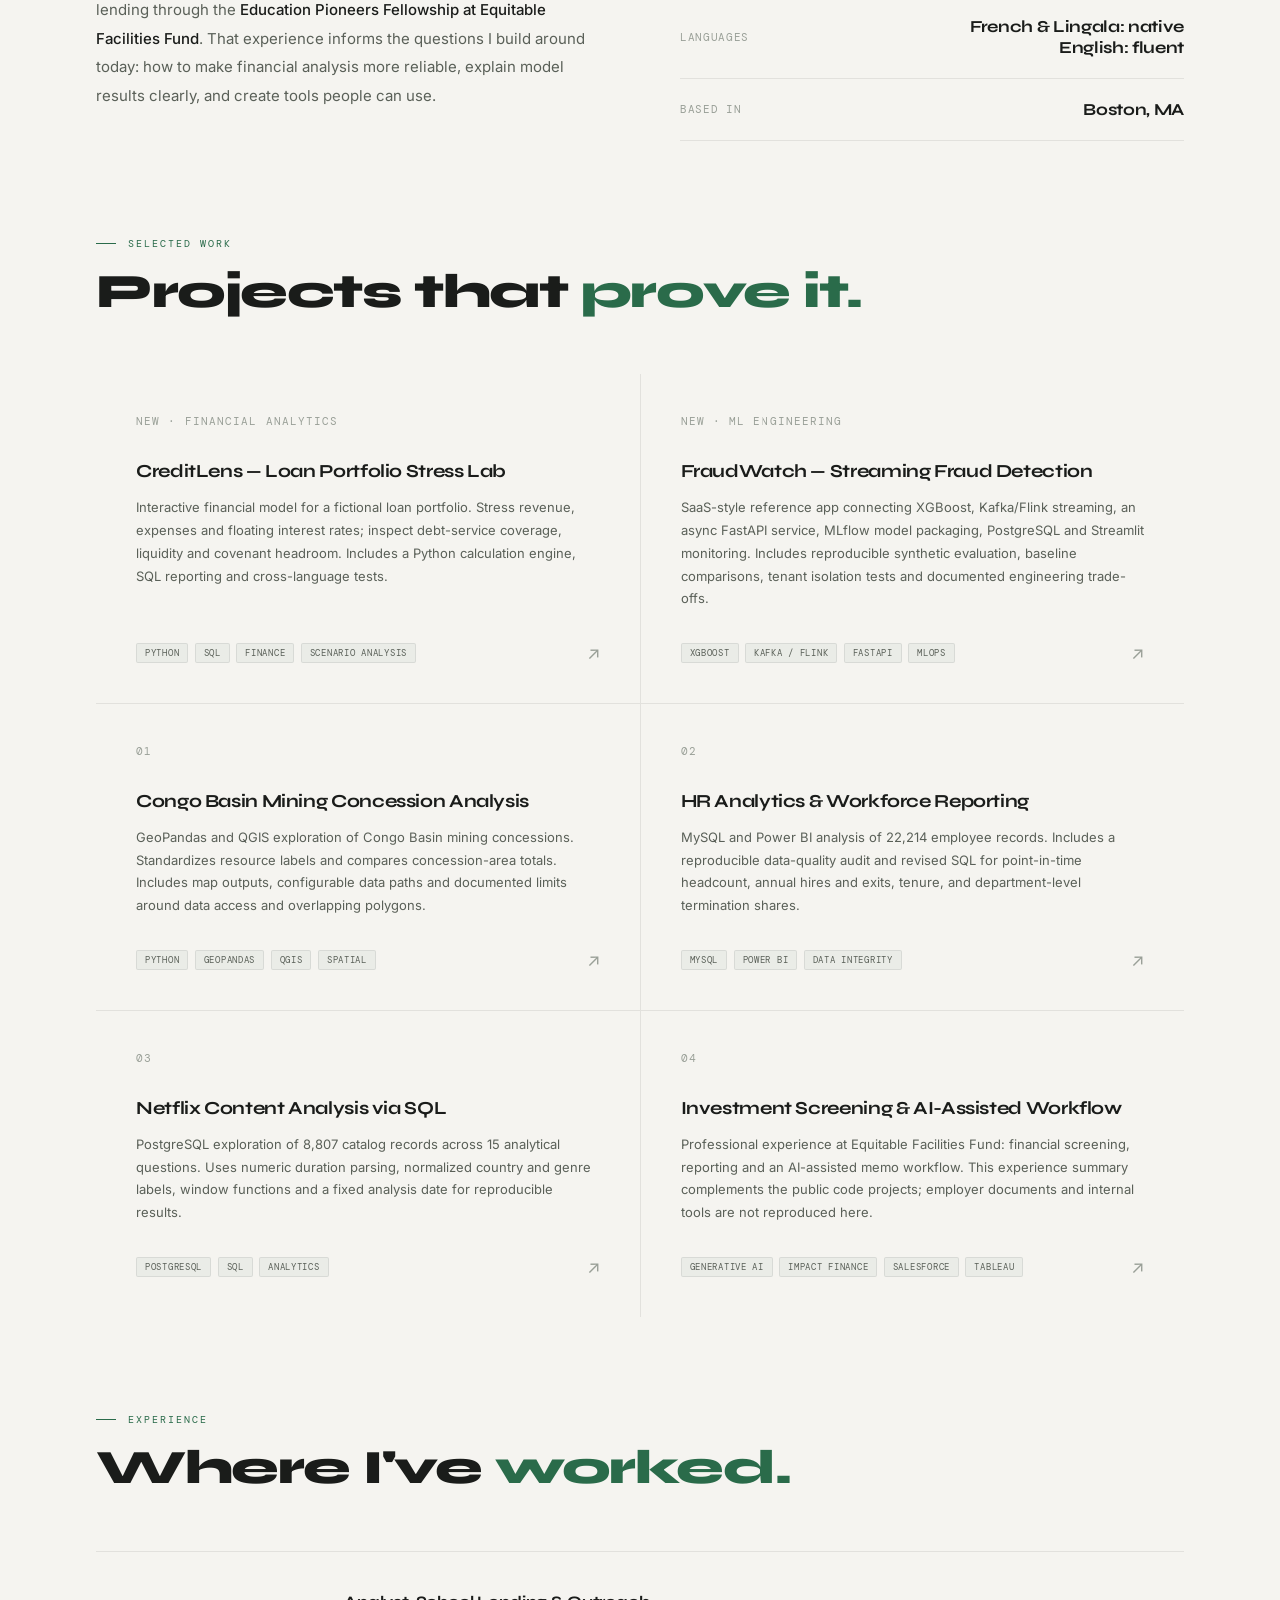
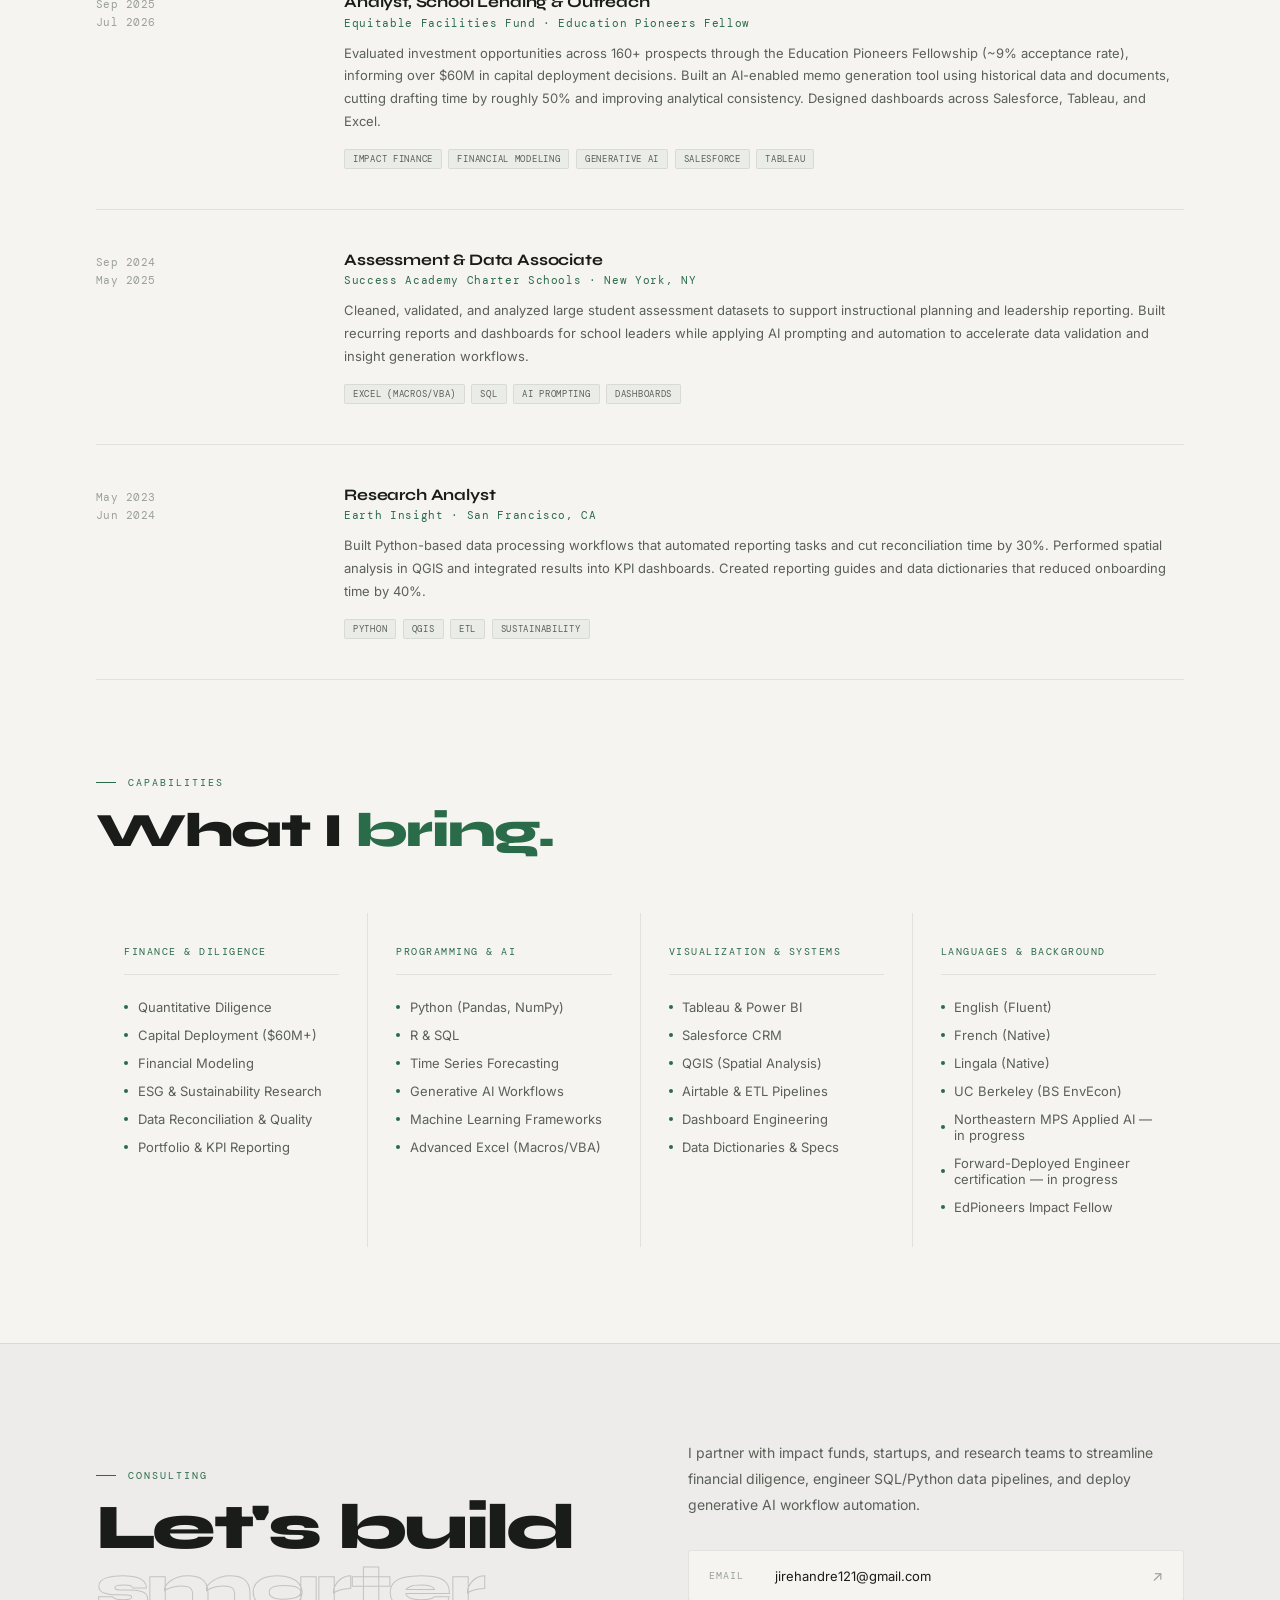
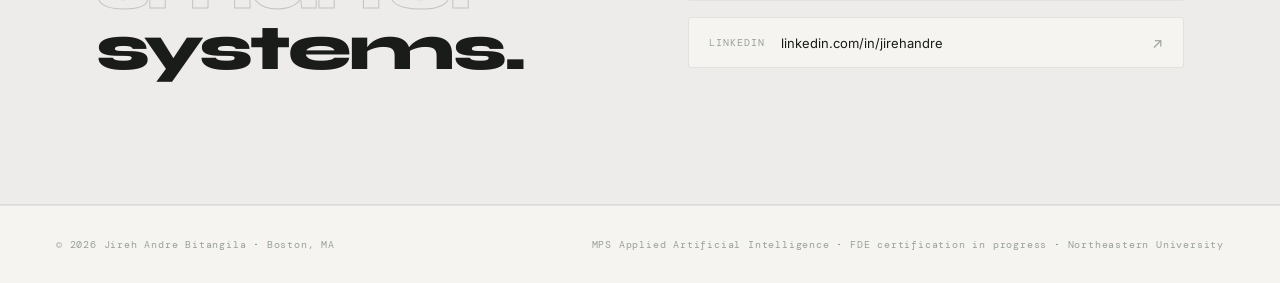
==== commit 6dca11d4: "Update Applied AI profile and languages; add CreditLens finance project" ====
--- a/index.html
+++ b/index.html
@@ -3,7 +3,8 @@
 <head>
 <meta charset="UTF-8"/>
 <meta name="viewport" content="width=device-width, initial-scale=1.0"/>
-<title>Jireh Andre Bitangila — Data & AI</title>
+<title>Jireh Andre Bitangila — Applied AI & Financial Analytics</title>
+<meta name="description" content="Northeastern Applied AI master’s student pursuing Forward-Deployed Engineer certification. Explore projects in machine learning, financial analytics, SQL and data systems."/>
 <link href="https://fonts.googleapis.com/css2?family=Syne:wght@400;500;600;700;800&family=Inter:wght@300;400;500&family=DM+Mono:wght@400;500&display=swap" rel="stylesheet"/>
 <style>
 *,*::before,*::after{box-sizing:border-box;margin:0;padding:0}
@@ -277,6 +278,7 @@
   .hero-actions{flex-direction:column}
   .btn-main,.btn-outline,.btn-consult{width:100%;text-align:center}
 }
+.astat{gap:1rem}.astat-val{text-align:right;max-width:70%}.hero-desc{max-width:560px}
 </style>
 </head>
 <body>
@@ -322,7 +324,7 @@
       <span class="line2">Andre</span><br>
       <span class="accent-w">Bitangila</span>
     </h1>
-    <p class="hero-desc">Data and finance analyst moving deeper into applied artificial intelligence. I've led quantitative diligence on $60M+ in capital deployments and built generative AI-enabled workflow tools that cut analyst drafting time by half — currently specializing in advanced statistical computing, ML frameworks, and time series forecasting.</p>
+    <p class="hero-desc">I’m pursuing my MPS in Applied Artificial Intelligence at Northeastern University and completing its Forward-Deployed Engineer certification program. I’m building practical skills in machine learning, deep learning and AI application development, with a background in financial analysis, impact lending and data-driven decision-making.</p>
     <div class="hero-actions">
       <a href="#consulting" class="btn-main">Hire me for consulting ↗</a>
       <a href="#projects" class="btn-consult">View my work</a>
@@ -374,20 +376,21 @@
 <section class="section" id="about">
   <div class="reveal">
     <div class="sec-label">About</div>
-    <h2 class="sec-title">Finance meets <em>systems thinking.</em></h2>
+    <h2 class="sec-title">Applied AI, grounded in <em>business problems.</em></h2>
   </div>
   <div class="about-grid reveal">
     <div class="about-body">
-      <p>I'm a data and finance analyst with a background spanning environmental economics, quantitative impact lending, and operational intelligence. My work sits at the intersection of <strong>rigorous quantitative diligence</strong> and building custom AI workflow automation that accelerates decision-making.</p>
-      <p>Through the <strong>Education Pioneers Fellowship</strong>, I evaluated charter school financing transactions at <strong>Equitable Facilities Fund</strong>, preparing investment screening memos and evaluating debt service coverage, liquidity, and operational performance to inform over $60M in capital deployment decisions.</p>
-      <p>I am currently pursuing an <strong>MPS in Applied Artificial Intelligence at Northeastern University</strong>, expanding my research and technical focus across advanced statistical computing, database management architectures, time series forecasting, and machine learning frameworks.</p>
+      <p>I’m a <strong>master’s student in Applied Artificial Intelligence at Northeastern University</strong>, focused on learning how to turn data and machine learning into useful applications. My current studies include applied machine learning and deep learning, supported by hands-on projects in Python, SQL and model evaluation.</p>
+      <p>I’m also participating in Northeastern’s <strong>Forward-Deployed Engineer certification program</strong>, currently in progress. The program connects business problem discovery and data assessment with solution design and application development—from the data layer and backend to a functional interface.</p>
+      <p>Before graduate school, I worked in financial analysis and impact lending through the <strong>Education Pioneers Fellowship at Equitable Facilities Fund</strong>. That experience informs the questions I build around today: how to make financial analysis more reliable, explain model results clearly, and create tools people can use.</p>
     </div>
     <div class="about-stats">
       <div class="astat"><span class="astat-lbl">Current Study</span><span class="astat-val">MPS Applied AI, Northeastern University</span></div>
+      <div class="astat"><span class="astat-lbl">Current training</span><span class="astat-val">Forward-Deployed Engineer<br>Certification in progress</span></div>
       <div class="astat"><span class="astat-lbl">Most recent role</span><span class="astat-val">Analyst, Equitable Facilities Fund</span></div>
-      <div class="astat"><span class="astat-lbl">Focus</span><span class="astat-val">Applied AI & Quantitative Diligence</span></div>
+      <div class="astat"><span class="astat-lbl">Focus</span><span class="astat-val">ML Engineering &amp; Financial Analytics</span></div>
       <div class="astat"><span class="astat-lbl">Education</span><span class="astat-val">UC Berkeley, B.S. EnvEcon & Policy</span></div>
-      <div class="astat"><span class="astat-lbl">Languages</span><span class="astat-val">EN · FR · Lingala</span></div>
+      <div class="astat"><span class="astat-lbl">Languages</span><span class="astat-val">French &amp; Lingala: native<br>English: fluent</span></div>
       <div class="astat"><span class="astat-lbl">Based in</span><span class="astat-val">Boston, MA</span></div>
     </div>
   </div>
@@ -399,6 +402,12 @@
     <h2 class="sec-title">Projects that <em>prove it.</em></h2>
   </div>
   <div class="projects-grid reveal">
+    <a class="pcard" href="projects/creditlens/">
+      <div class="pnum">NEW · FINANCIAL ANALYTICS</div>
+      <h3>CreditLens — Loan Portfolio Stress Lab</h3>
+      <p>Interactive financial model for a fictional loan portfolio. Stress revenue, expenses and floating interest rates; inspect debt-service coverage, liquidity and covenant headroom. Includes a Python calculation engine, SQL reporting and cross-language tests.</p>
+      <div class="pfoot"><div class="ptags"><span class="ptag">Python</span><span class="ptag">SQL</span><span class="ptag">Finance</span><span class="ptag">Scenario Analysis</span></div><span class="parr">↗</span></div>
+    </a>
     <a class="pcard" href="projects/fraudwatch/">
       <div class="pnum">NEW · ML ENGINEERING</div>
       <h3>FraudWatch — Streaming Fraud Detection</h3>
@@ -411,7 +420,7 @@
     <a class="pcard" href="https://github.com/jirehandre23/Spatial_Python-QGIS_Project" target="_blank" rel="noopener">
       <div class="pnum">01</div>
       <h3>Congo Basin Mining Concession Analysis</h3>
-      <p>Geospatial analysis of industrial mining activity across Central Africa. Cleaned concession data, visualized distribution patterns using GeoPandas and QGIS, and surfaced environmental and regulatory insights to support policy research.</p>
+      <p>GeoPandas and QGIS exploration of Congo Basin mining concessions. Standardizes resource labels and compares concession-area totals. Includes map outputs, configurable data paths and documented limits around data access and overlapping polygons.</p>
       <div class="pfoot">
         <div class="ptags"><span class="ptag">Python</span><span class="ptag">GeoPandas</span><span class="ptag">QGIS</span><span class="ptag">Spatial</span></div>
         <span class="parr">↗</span>
@@ -419,8 +428,8 @@
     </a>
     <a class="pcard" href="https://github.com/jirehandre23/HR_SQL-PowerBi_Project" target="_blank" rel="noopener">
       <div class="pnum">02</div>
-      <h3>HR Analytics Pipeline & Dashboard</h3>
-      <p>End-to-end analytics pipeline across 22,000+ employee records. Cleaned and queried in MySQL Workbench, visualized in Power BI. Surfaced turnover rates by department, age distributions, tenure patterns, and remote vs. HQ breakdowns.</p>
+      <h3>HR Analytics & Workforce Reporting</h3>
+      <p>MySQL and Power BI analysis of 22,214 employee records. Includes a reproducible data-quality audit and revised SQL for point-in-time headcount, annual hires and exits, tenure, and department-level termination shares.</p>
       <div class="pfoot">
         <div class="ptags"><span class="ptag">MySQL</span><span class="ptag">Power BI</span><span class="ptag">Data Integrity</span></div>
         <span class="parr">↗</span>
@@ -429,16 +438,16 @@
     <a class="pcard" href="https://github.com/jirehandre23/Netflix_SQL" target="_blank" rel="noopener">
       <div class="pnum">03</div>
       <h3>Netflix Content Analysis via SQL</h3>
-      <p>SQL-driven exploration of Netflix's library using PostgreSQL. Solved 15 structured business problems — content-type distribution, genre classification, regional trends, and keyword-based categorization.</p>
+      <p>PostgreSQL exploration of 8,807 catalog records across 15 analytical questions. Uses numeric duration parsing, normalized country and genre labels, window functions and a fixed analysis date for reproducible results.</p>
       <div class="pfoot">
         <div class="ptags"><span class="ptag">PostgreSQL</span><span class="ptag">SQL</span><span class="ptag">Analytics</span></div>
         <span class="parr">↗</span>
       </div>
     </a>
-    <a class="pcard" href="https://linkedin.com/in/jirehandre" target="_blank" rel="noopener">
+    <a class="pcard" href="#experience" target="_blank" rel="noopener">
       <div class="pnum">04</div>
-      <h3>AI-Enabled Diligence & Investment Screening</h3>
-      <p>At EFF, evaluated financing opportunities across 160+ prospects informing $60M+ in capital deployment. Engineered an AI-enabled memo generation tool using historical data and documents, cutting drafting time by roughly 50%.</p>
+      <h3>Investment Screening & AI-Assisted Workflow</h3>
+      <p>Professional experience at Equitable Facilities Fund: financial screening, reporting and an AI-assisted memo workflow. This experience summary complements the public code projects; employer documents and internal tools are not reproduced here.</p>
       <div class="pfoot">
         <div class="ptags"><span class="ptag">Generative AI</span><span class="ptag">Impact Finance</span><span class="ptag">Salesforce</span><span class="ptag">Tableau</span></div>
         <span class="parr">↗</span>
@@ -525,11 +534,12 @@
     <div class="scol">
       <div class="scol-lbl">Languages & Background</div>
       <ul class="sitems">
-        <li>English (Native / Fluent)</li>
-        <li>French (Fluent)</li>
-        <li>Lingala (Conversational)</li>
+        <li>English (Fluent)</li>
+        <li>French (Native)</li>
+        <li>Lingala (Native)</li>
         <li>UC Berkeley (BS EnvEcon)</li>
-        <li>Northeastern (MPS AI)</li>
+        <li>Northeastern MPS Applied AI — in progress</li>
+        <li>Forward-Deployed Engineer certification — in progress</li>
         <li>EdPioneers Impact Fellow</li>
       </ul>
     </div>
@@ -570,7 +580,7 @@
 
 <footer>
   <p>© 2026 Jireh Andre Bitangila <span class="fdot">·</span> Boston, MA</p>
-  <p>MPS Applied Artificial Intelligence <span class="fdot">·</span> Northeastern University</p>
+  <p>MPS Applied Artificial Intelligence <span class="fdot">·</span> FDE certification in progress <span class="fdot">·</span> Northeastern University</p>
 </footer>
 
 <script>
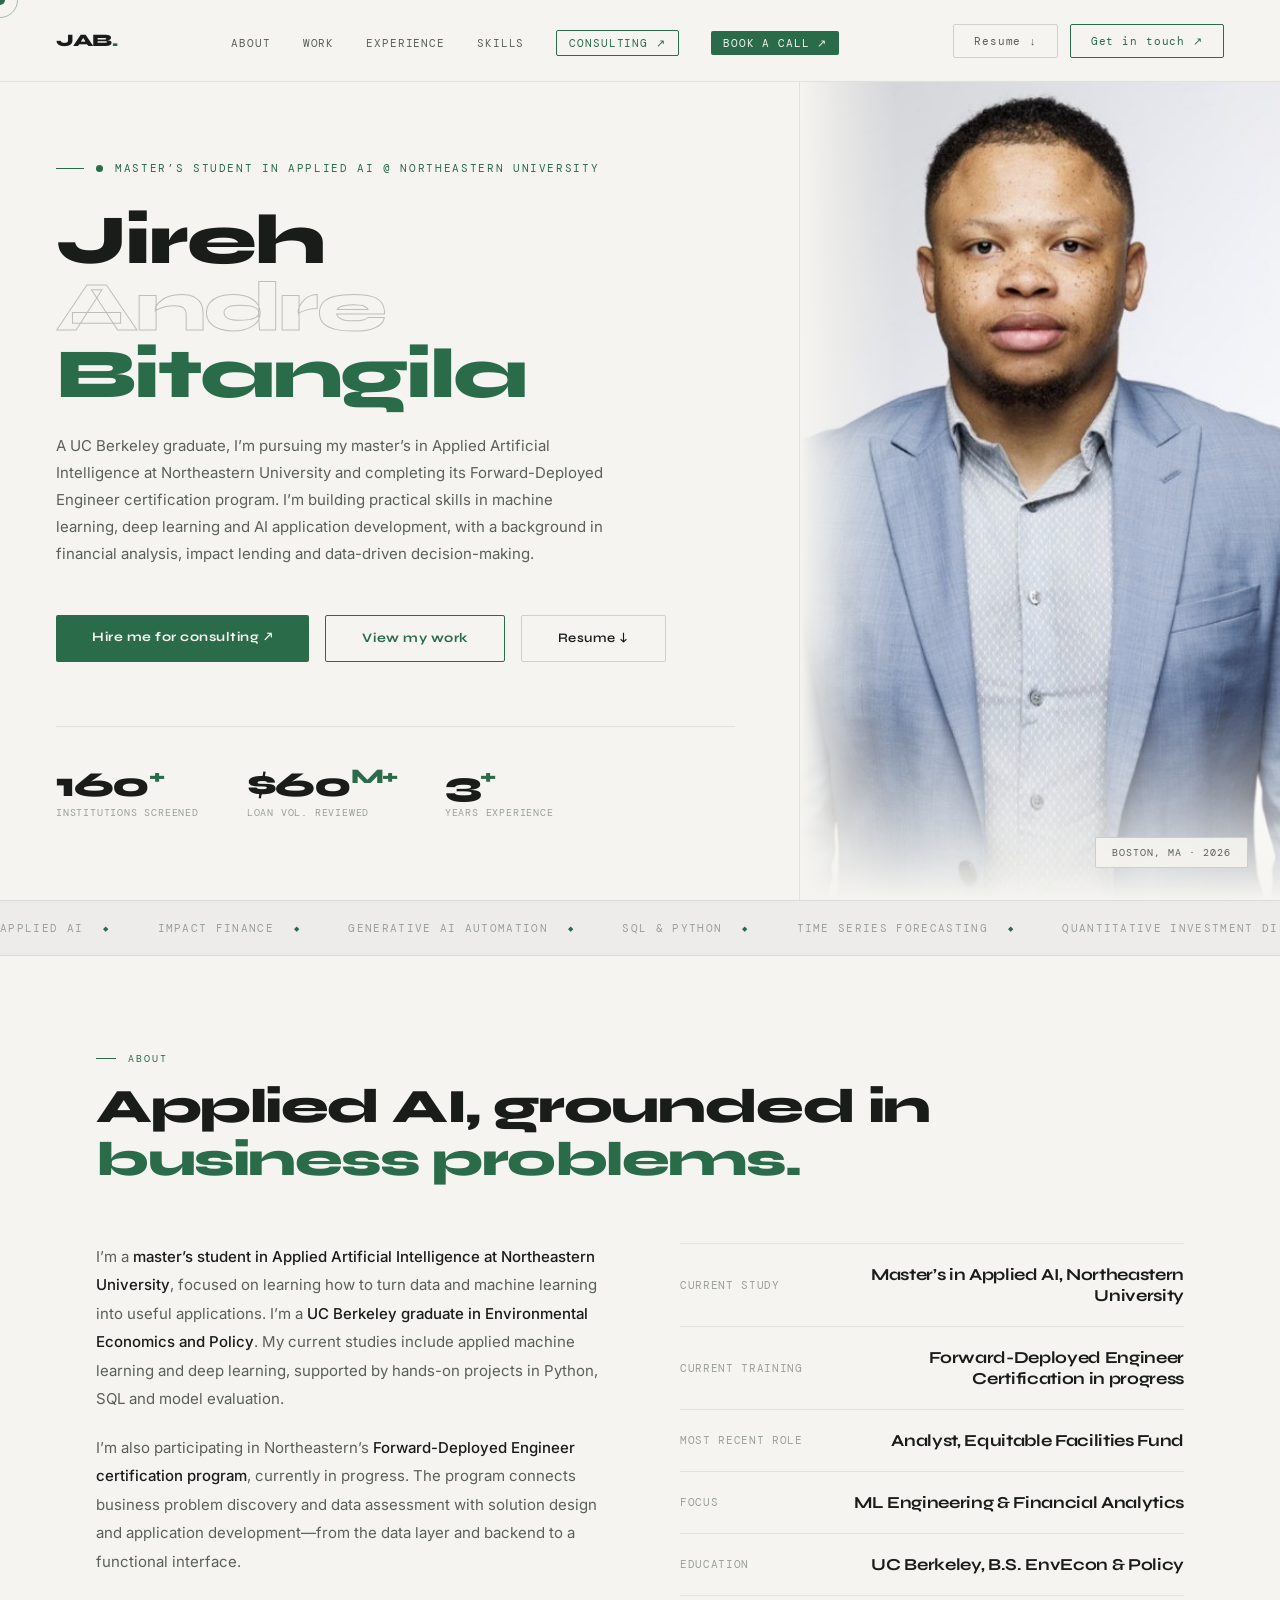
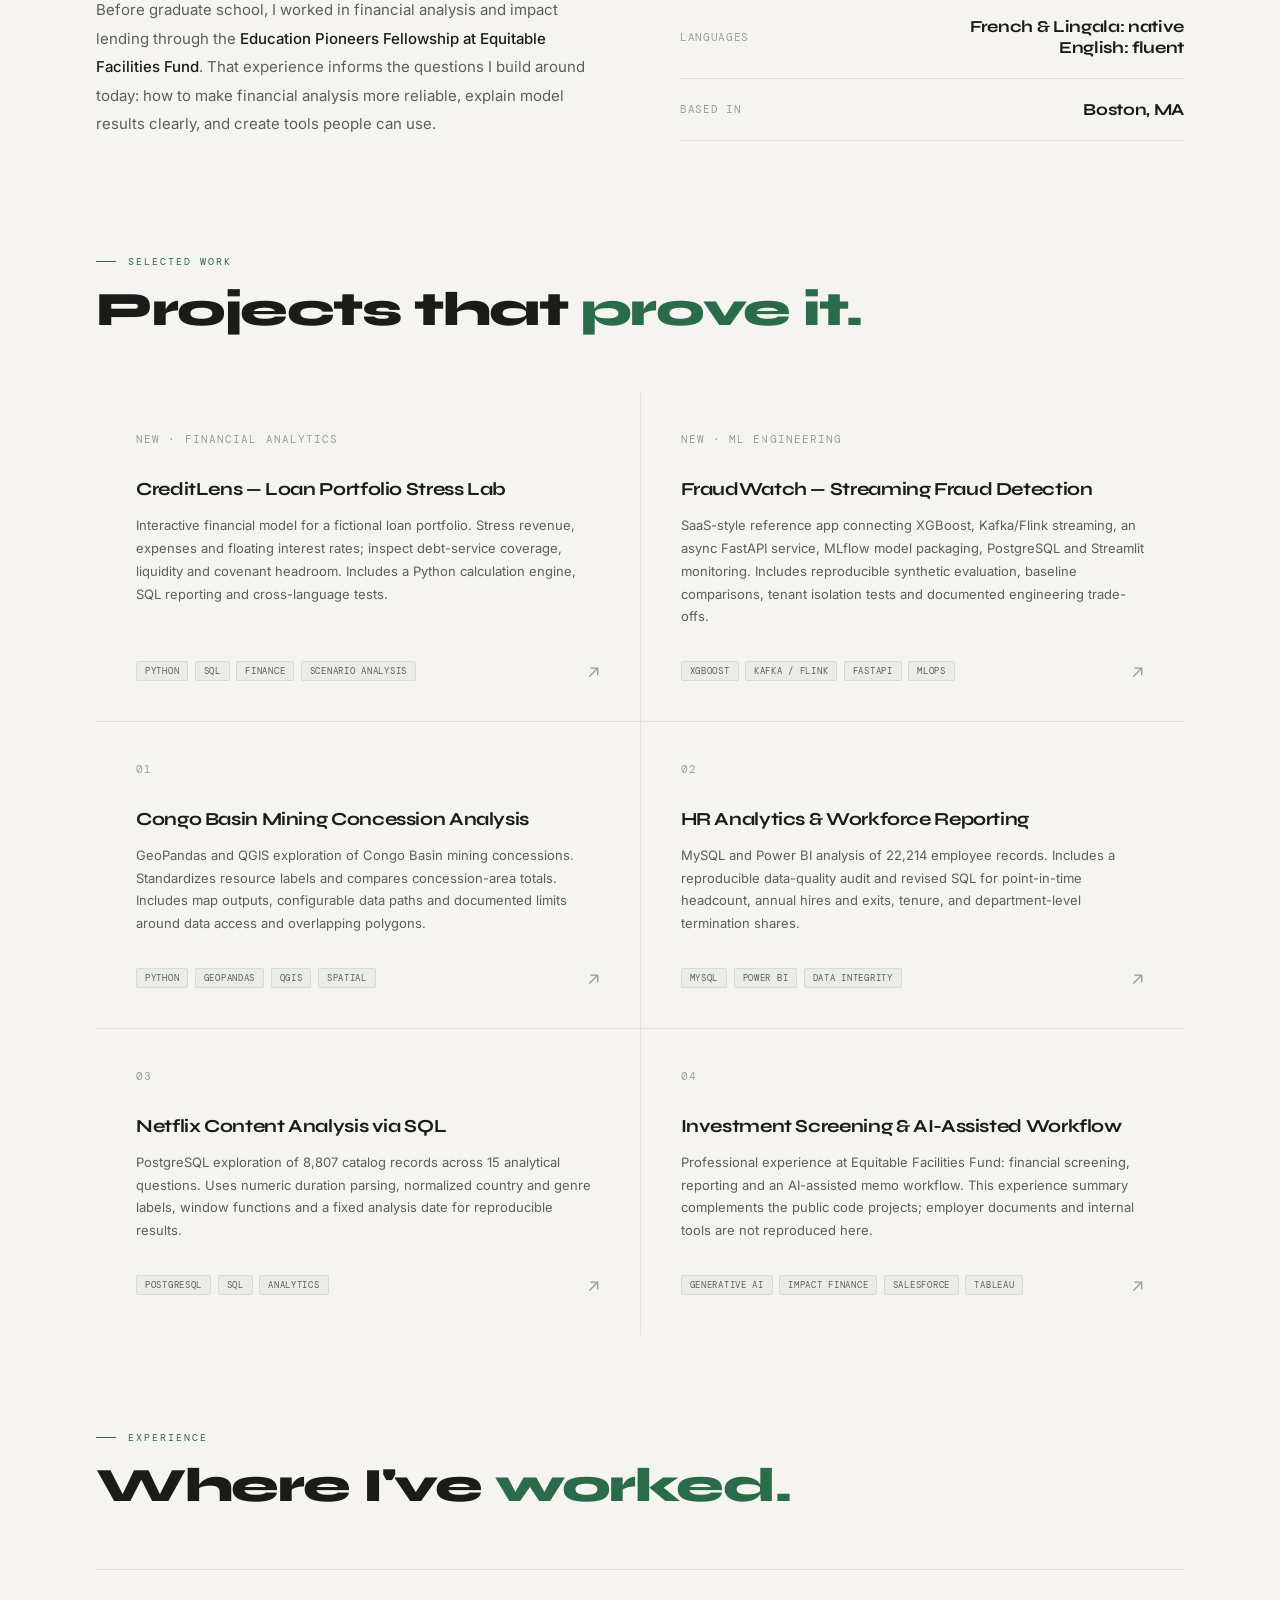
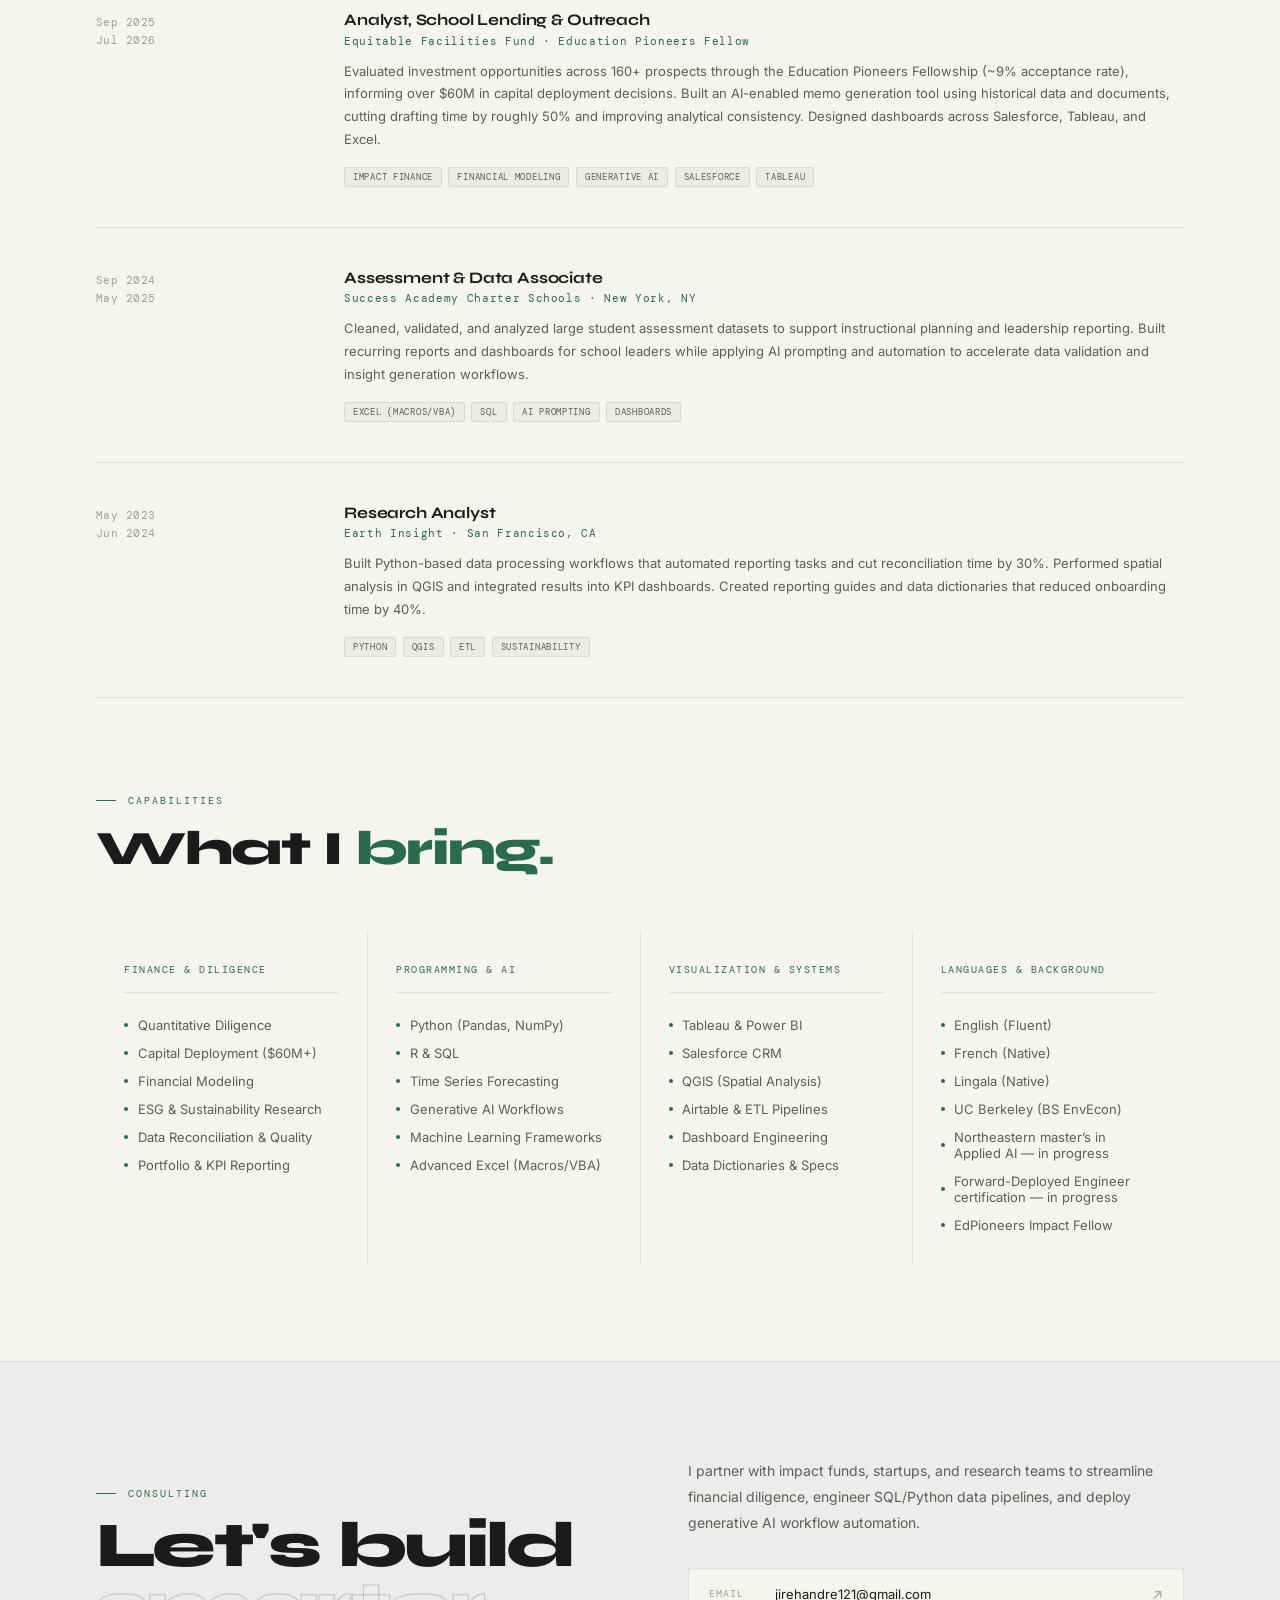
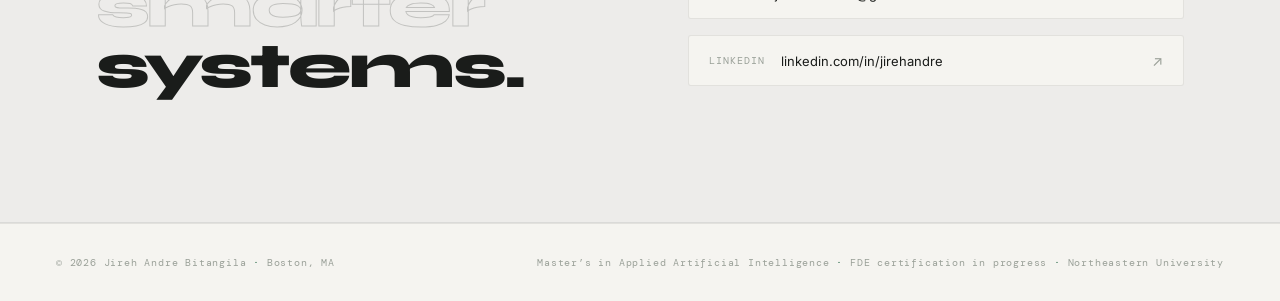
==== commit 3066f49f: "Highlight UC Berkeley and use master's degree wording throughout portfolio" ====
--- a/index.html
+++ b/index.html
@@ -4,7 +4,7 @@
 <meta charset="UTF-8"/>
 <meta name="viewport" content="width=device-width, initial-scale=1.0"/>
 <title>Jireh Andre Bitangila — Applied AI & Financial Analytics</title>
-<meta name="description" content="Northeastern Applied AI master’s student pursuing Forward-Deployed Engineer certification. Explore projects in machine learning, financial analytics, SQL and data systems."/>
+<meta name="description" content="UC Berkeley graduate and Northeastern Applied AI master’s student pursuing Forward-Deployed Engineer certification. Explore projects in machine learning, financial analytics, SQL and data systems."/>
 <link href="https://fonts.googleapis.com/css2?family=Syne:wght@400;500;600;700;800&family=Inter:wght@300;400;500&family=DM+Mono:wght@400;500&display=swap" rel="stylesheet"/>
 <style>
 *,*::before,*::after{box-sizing:border-box;margin:0;padding:0}
@@ -318,13 +318,13 @@
 
 <div class="hero">
   <div class="hero-left">
-    <div class="hero-eyebrow"><span class="s-pulse"></span> MPS Applied AI Student @ Northeastern University</div>
+    <div class="hero-eyebrow"><span class="s-pulse"></span> Master’s Student in Applied AI @ Northeastern University</div>
     <h1 class="hero-name">
       Jireh<br>
       <span class="line2">Andre</span><br>
       <span class="accent-w">Bitangila</span>
     </h1>
-    <p class="hero-desc">I’m pursuing my MPS in Applied Artificial Intelligence at Northeastern University and completing its Forward-Deployed Engineer certification program. I’m building practical skills in machine learning, deep learning and AI application development, with a background in financial analysis, impact lending and data-driven decision-making.</p>
+    <p class="hero-desc">A UC Berkeley graduate, I’m pursuing my master’s in Applied Artificial Intelligence at Northeastern University and completing its Forward-Deployed Engineer certification program. I’m building practical skills in machine learning, deep learning and AI application development, with a background in financial analysis, impact lending and data-driven decision-making.</p>
     <div class="hero-actions">
       <a href="#consulting" class="btn-main">Hire me for consulting ↗</a>
       <a href="#projects" class="btn-consult">View my work</a>
@@ -380,12 +380,12 @@
   </div>
   <div class="about-grid reveal">
     <div class="about-body">
-      <p>I’m a <strong>master’s student in Applied Artificial Intelligence at Northeastern University</strong>, focused on learning how to turn data and machine learning into useful applications. My current studies include applied machine learning and deep learning, supported by hands-on projects in Python, SQL and model evaluation.</p>
+      <p>I’m a <strong>master’s student in Applied Artificial Intelligence at Northeastern University</strong>, focused on learning how to turn data and machine learning into useful applications. I’m a <strong>UC Berkeley graduate in Environmental Economics and Policy</strong>. My current studies include applied machine learning and deep learning, supported by hands-on projects in Python, SQL and model evaluation.</p>
       <p>I’m also participating in Northeastern’s <strong>Forward-Deployed Engineer certification program</strong>, currently in progress. The program connects business problem discovery and data assessment with solution design and application development—from the data layer and backend to a functional interface.</p>
       <p>Before graduate school, I worked in financial analysis and impact lending through the <strong>Education Pioneers Fellowship at Equitable Facilities Fund</strong>. That experience informs the questions I build around today: how to make financial analysis more reliable, explain model results clearly, and create tools people can use.</p>
     </div>
     <div class="about-stats">
-      <div class="astat"><span class="astat-lbl">Current Study</span><span class="astat-val">MPS Applied AI, Northeastern University</span></div>
+      <div class="astat"><span class="astat-lbl">Current Study</span><span class="astat-val">Master’s in Applied AI, Northeastern University</span></div>
       <div class="astat"><span class="astat-lbl">Current training</span><span class="astat-val">Forward-Deployed Engineer<br>Certification in progress</span></div>
       <div class="astat"><span class="astat-lbl">Most recent role</span><span class="astat-val">Analyst, Equitable Facilities Fund</span></div>
       <div class="astat"><span class="astat-lbl">Focus</span><span class="astat-val">ML Engineering &amp; Financial Analytics</span></div>
@@ -538,7 +538,7 @@
         <li>French (Native)</li>
         <li>Lingala (Native)</li>
         <li>UC Berkeley (BS EnvEcon)</li>
-        <li>Northeastern MPS Applied AI — in progress</li>
+        <li>Northeastern master’s in Applied AI — in progress</li>
         <li>Forward-Deployed Engineer certification — in progress</li>
         <li>EdPioneers Impact Fellow</li>
       </ul>
@@ -580,7 +580,7 @@
 
 <footer>
   <p>© 2026 Jireh Andre Bitangila <span class="fdot">·</span> Boston, MA</p>
-  <p>MPS Applied Artificial Intelligence <span class="fdot">·</span> FDE certification in progress <span class="fdot">·</span> Northeastern University</p>
+  <p>Master’s in Applied Artificial Intelligence <span class="fdot">·</span> FDE certification in progress <span class="fdot">·</span> Northeastern University</p>
 </footer>
 
 <script>
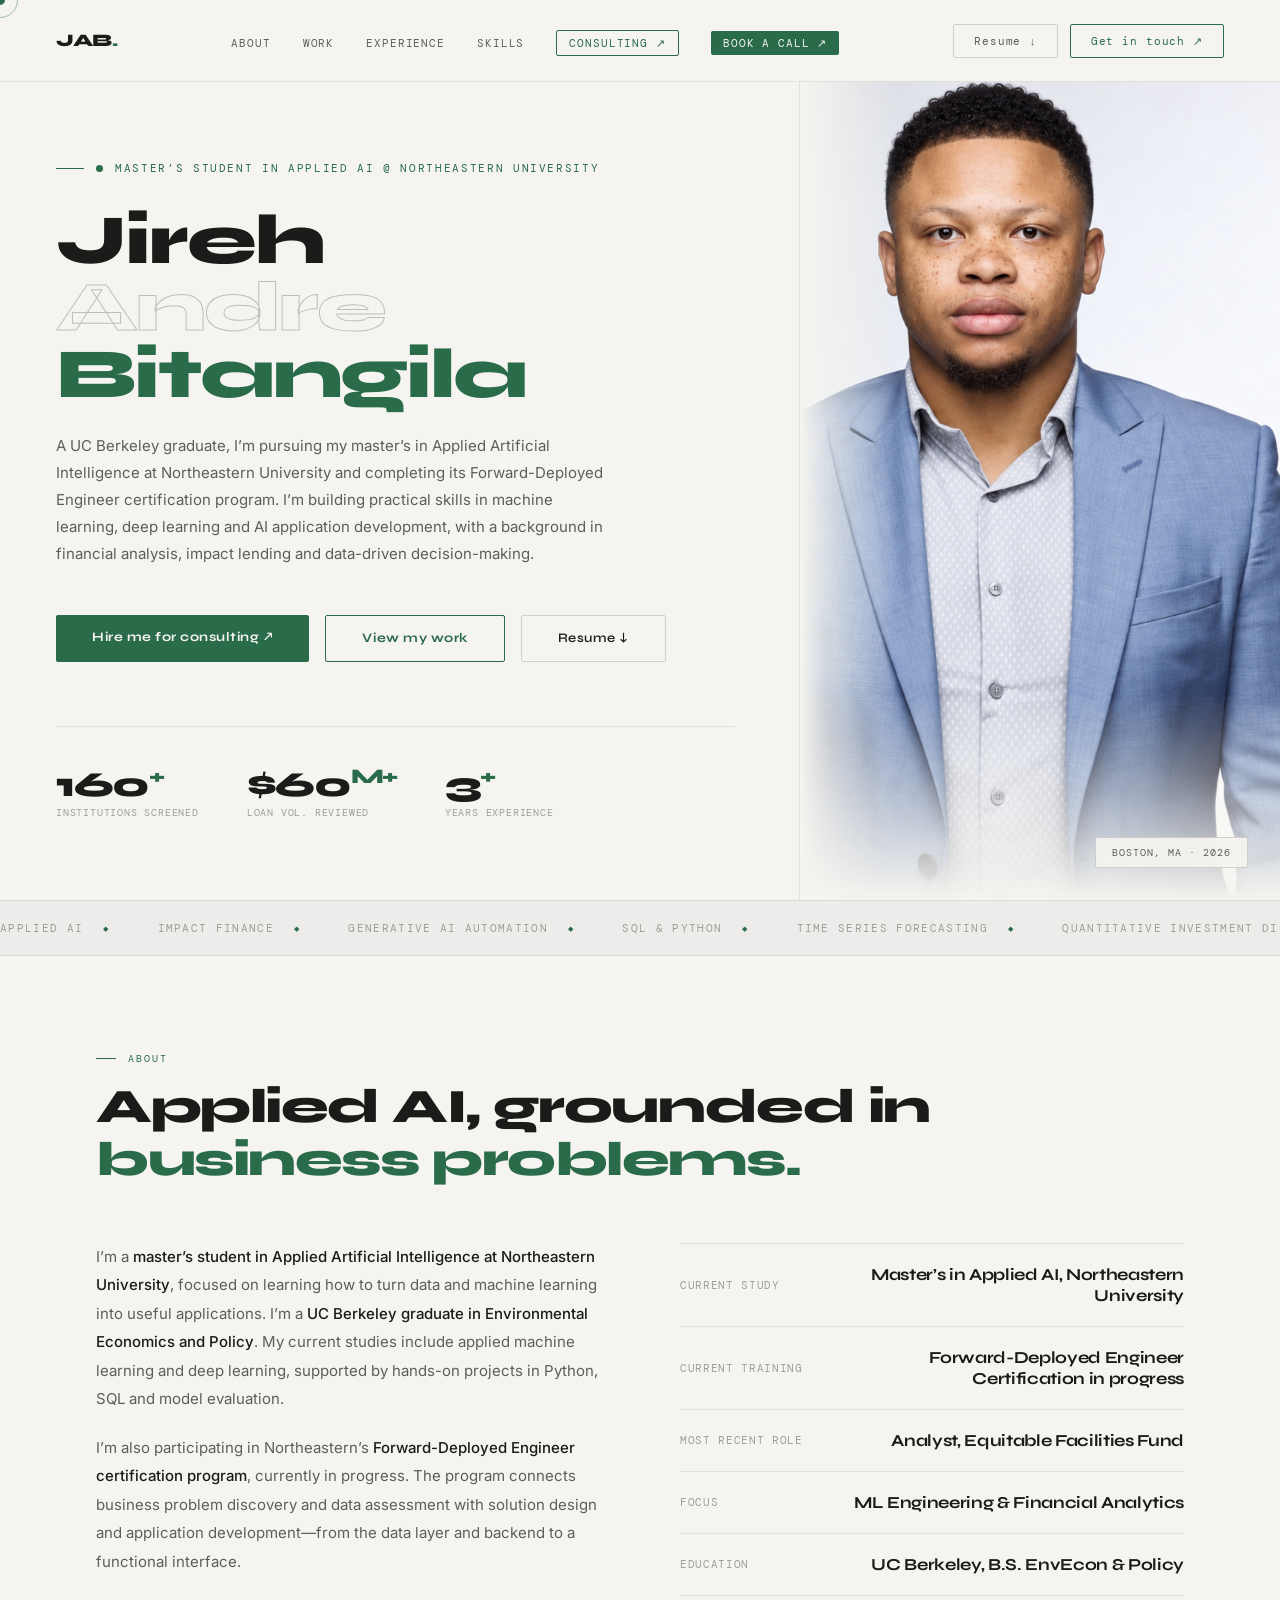
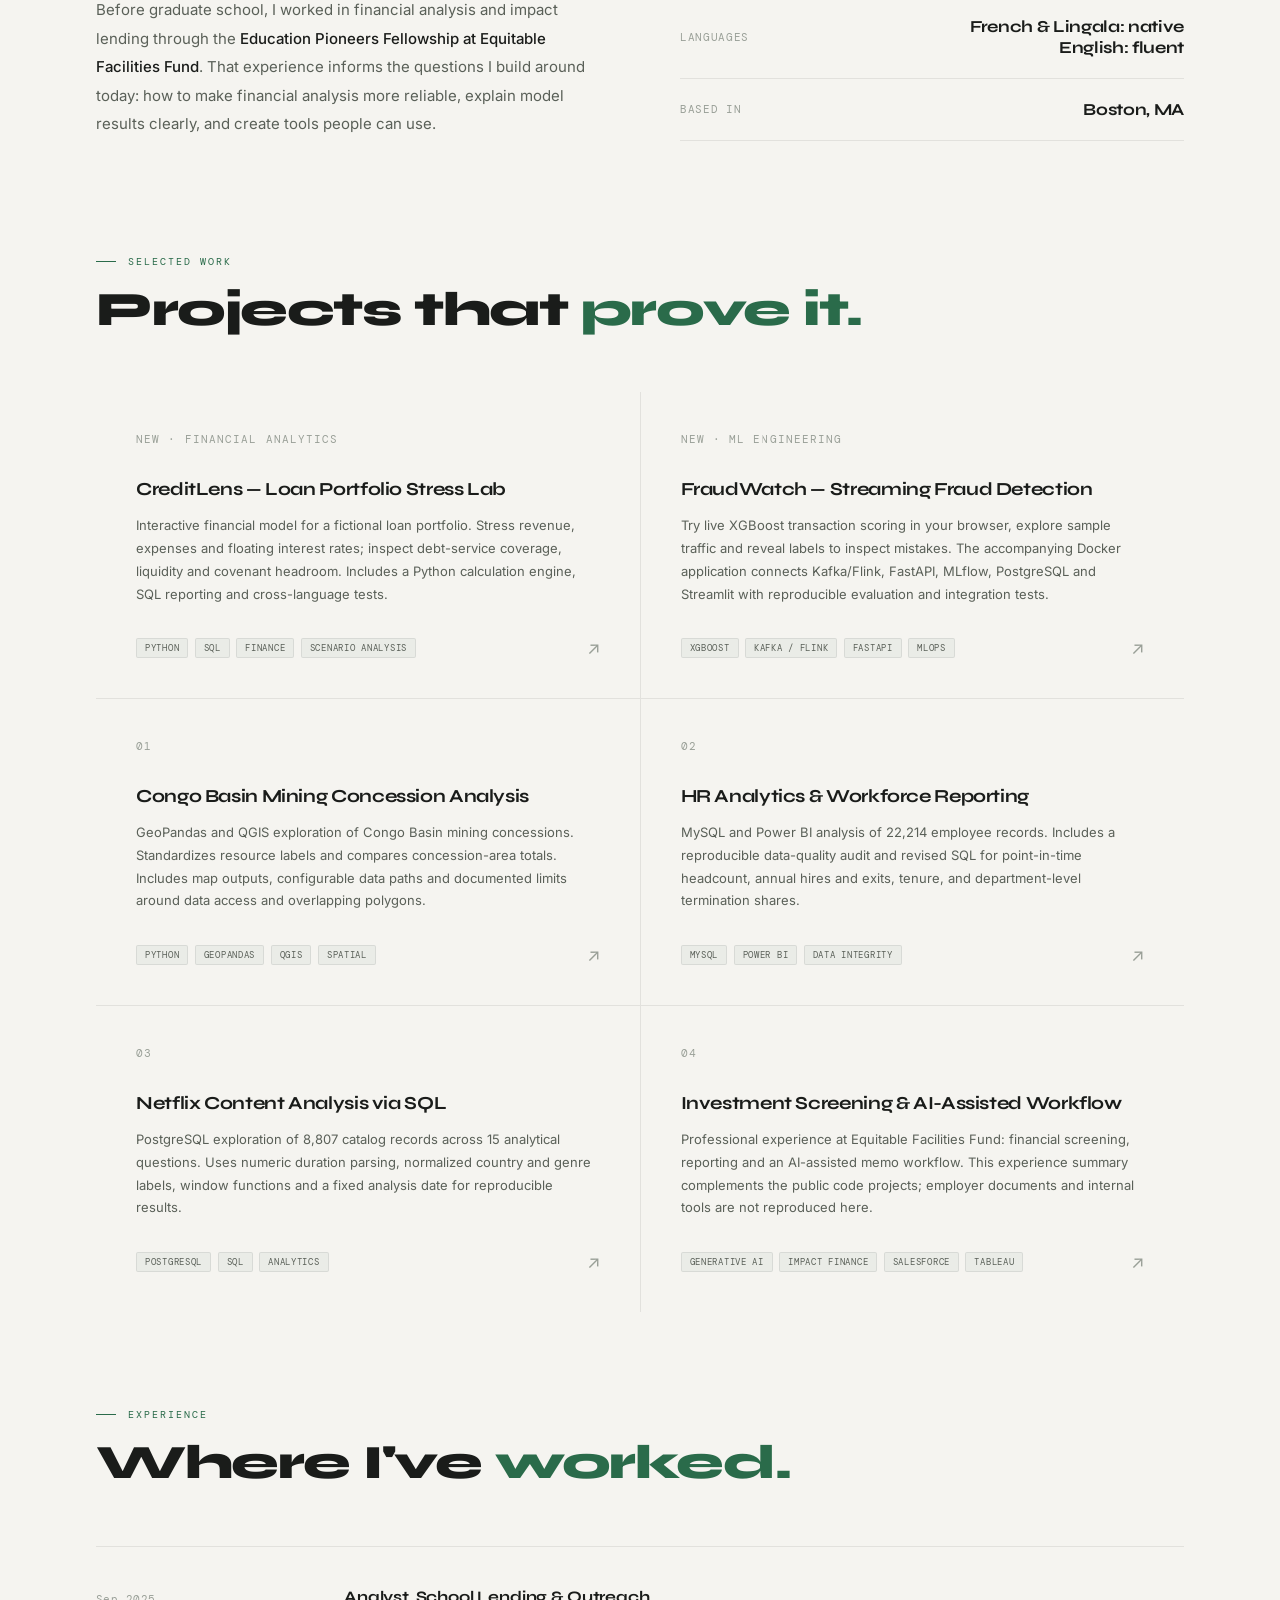
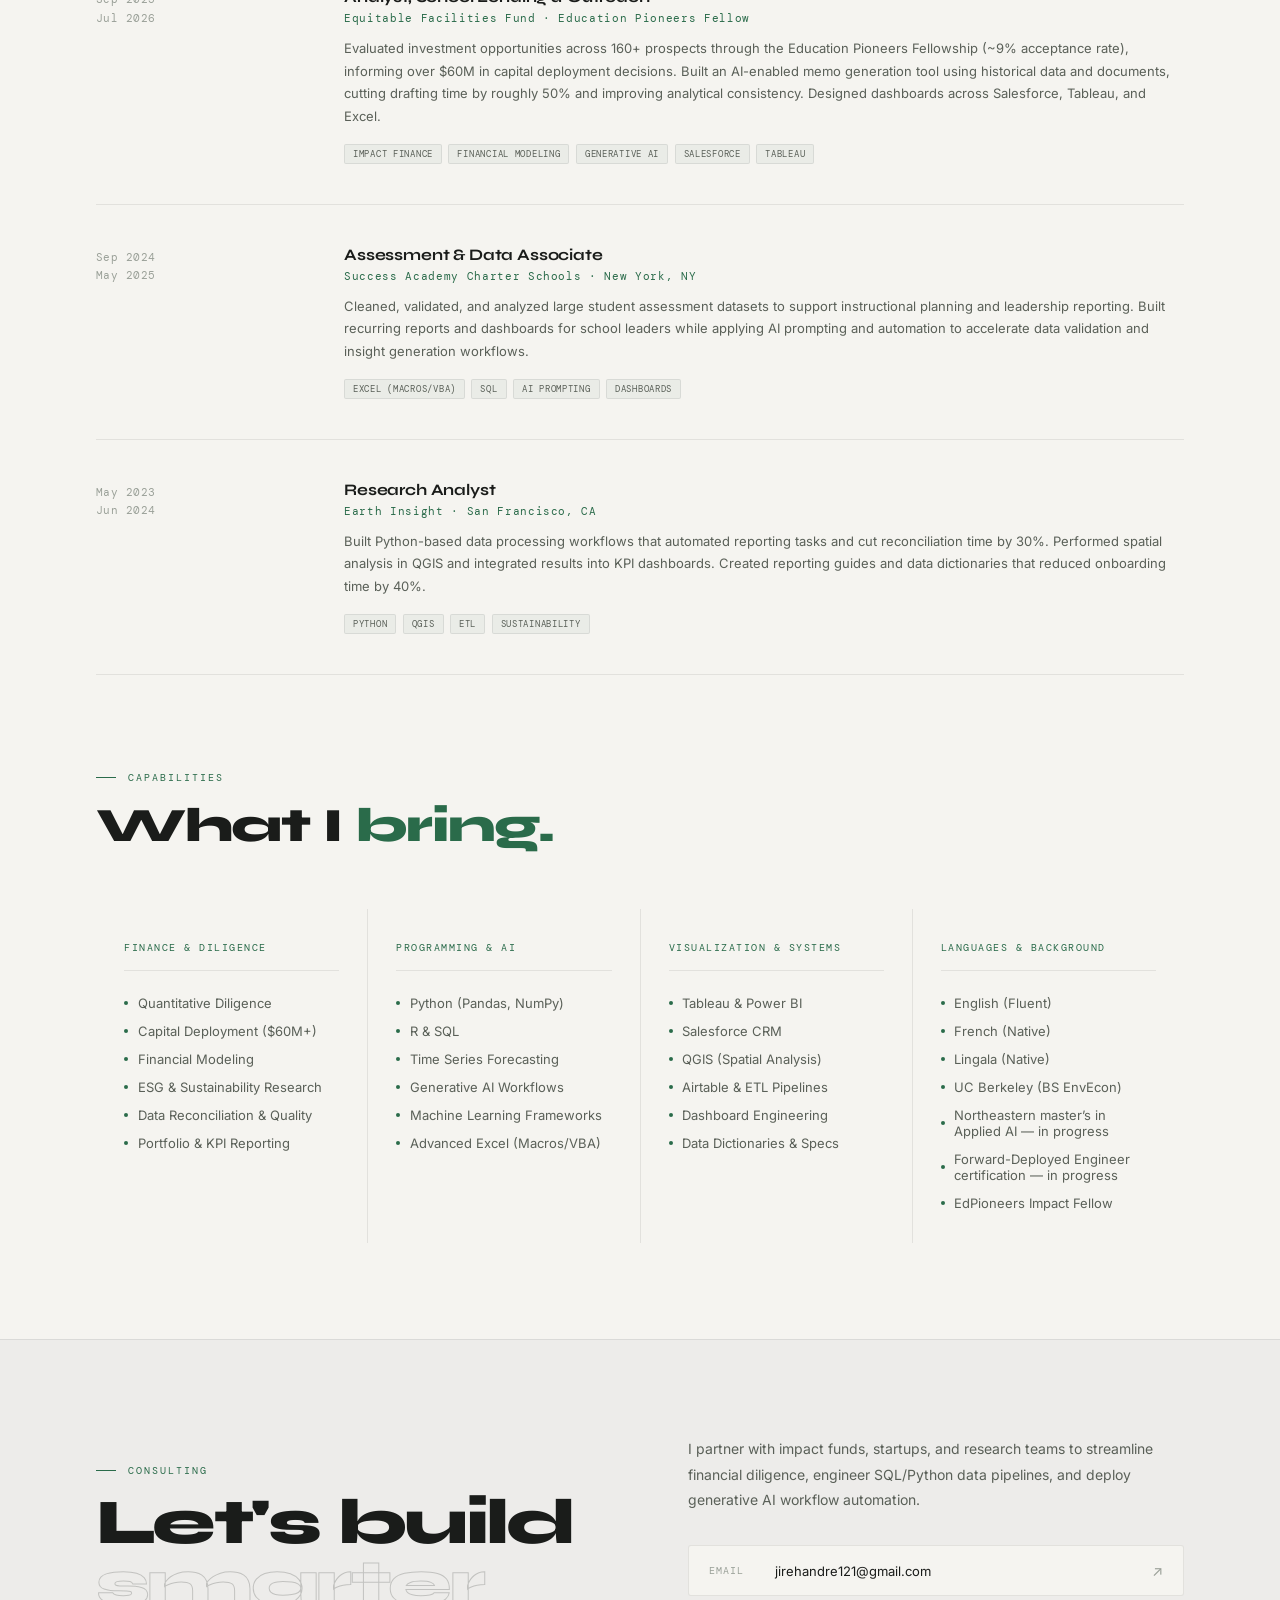
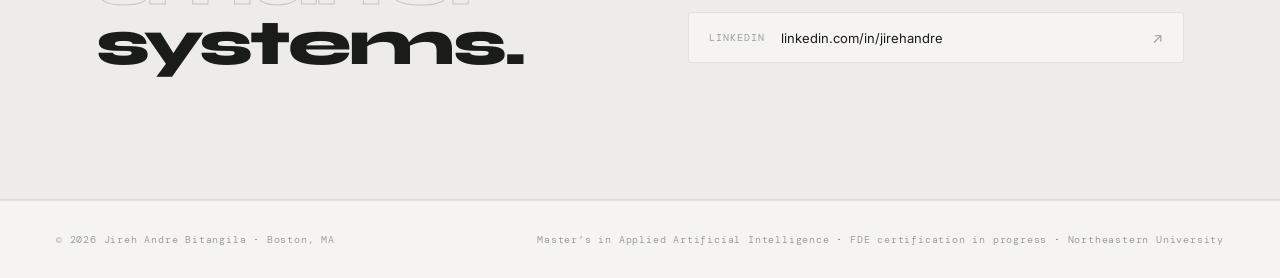
==== commit c8b5b34d: "Add working FraudWatch browser scoring with verified XGBoost inference" ====
--- a/index.html
+++ b/index.html
@@ -1,626 +1,647 @@
-<!DOCTYPE html>
-<html lang="en">
-<head>
-<meta charset="UTF-8"/>
-<meta name="viewport" content="width=device-width, initial-scale=1.0"/>
-<title>Jireh Andre Bitangila — Applied AI & Financial Analytics</title>
-<meta name="description" content="UC Berkeley graduate and Northeastern Applied AI master’s student pursuing Forward-Deployed Engineer certification. Explore projects in machine learning, financial analytics, SQL and data systems."/>
-<link href="https://fonts.googleapis.com/css2?family=Syne:wght@400;500;600;700;800&family=Inter:wght@300;400;500&family=DM+Mono:wght@400;500&display=swap" rel="stylesheet"/>
-<style>
-*,*::before,*::after{box-sizing:border-box;margin:0;padding:0}
-:root{
-  --bg:#f5f4f0;
-  --surface:#edecea;
-  --surface2:#e4e2de;
-  --border:rgba(0,0,0,0.08);
-  --border2:rgba(0,0,0,0.15);
-  --accent:#2a6b4a;
-  --accent-dim:rgba(42,107,74,0.08);
-  --accent-dim2:rgba(42,107,74,0.05);
-  --text:#1a1c1a;
-  --text2:#5a6058;
-  --text3:#9aa098;
-  --nav-bg:rgba(245,244,240,0.85);
-  --syne:'Syne',sans-serif;
-  --inter:'Inter',sans-serif;
-  --mono:'DM Mono',monospace;
-}
-html{scroll-behavior:smooth}
-body{background:var(--bg);color:var(--text);font-family:var(--inter);overflow-x:hidden;cursor:none}
-
-.cursor{position:fixed;width:10px;height:10px;background:var(--accent);border-radius:50%;pointer-events:none;z-index:9999;transition:transform 0.15s ease;transform:translate(-50%,-50%)}
-.cursor-ring{position:fixed;width:36px;height:36px;border:1px solid rgba(42,107,74,0.4);border-radius:50%;pointer-events:none;z-index:9998;transition:width 0.3s,height 0.3s,border-color 0.3s;transform:translate(-50%,-50%)}
-.cursor-ring.expanded{width:60px;height:60px;border-color:rgba(42,107,74,0.2)}
-
-nav{
-  position:fixed;top:0;left:0;right:0;z-index:500;
-  display:flex;justify-content:space-between;align-items:center;
-  padding:1.5rem 3.5rem;
-}
-nav::before{
-  content:'';position:absolute;inset:0;
-  background:var(--nav-bg);backdrop-filter:blur(20px);
-  border-bottom:1px solid var(--border);z-index:-1;
-}
-.nav-logo{font-family:var(--syne);font-weight:800;font-size:1.1rem;color:var(--text);text-decoration:none;letter-spacing:-0.02em}
-.nav-logo span{color:var(--accent)}
-.nav-links{display:flex;gap:2rem;list-style:none}
-.nav-links a{font-family:var(--mono);font-size:11px;letter-spacing:0.08em;color:var(--text2);text-decoration:none;text-transform:uppercase;transition:color 0.2s}
-.nav-links a:hover{color:var(--accent)}
-.nav-links a.nav-consult-link{color:var(--accent);border:1px solid var(--accent);padding:0.3rem 0.75rem;border-radius:2px;transition:all 0.2s}
-.nav-links a.nav-consult-link:hover{background:var(--accent);color:#f5f4f0}
-.nav-links a.nav-book-link{background:var(--accent);color:#f5f4f0;padding:0.3rem 0.75rem;border-radius:2px;transition:all 0.2s}
-.nav-links a.nav-book-link:hover{opacity:0.85;color:#f5f4f0}
-.nav-cta{font-family:var(--mono);font-size:11px;letter-spacing:0.08em;padding:0.55rem 1.25rem;border:1px solid var(--accent);color:var(--accent);text-decoration:none;border-radius:2px;transition:all 0.2s}
-.nav-cta:hover{background:var(--accent);color:#f5f4f0}
-.nav-actions{display:flex;gap:0.75rem;align-items:center}
-.nav-resume{font-family:var(--mono);font-size:11px;letter-spacing:0.08em;padding:0.55rem 1.25rem;border:1px solid var(--border2);color:var(--text2);text-decoration:none;border-radius:2px;transition:all 0.2s}
-.nav-resume:hover{border-color:var(--accent);color:var(--accent)}
-
-.nav-hamburger{display:none;flex-direction:column;gap:5px;background:none;border:none;cursor:pointer;padding:4px;z-index:600}
-.nav-hamburger span{display:block;width:22px;height:2px;background:var(--text);border-radius:2px;transition:all 0.3s}
-.nav-hamburger.open span:nth-child(1){transform:translateY(7px) rotate(45deg)}
-.nav-hamburger.open span:nth-child(2){opacity:0}
-.nav-hamburger.open span:nth-child(3){transform:translateY(-7px) rotate(-45deg)}
-
-.mobile-menu{
-  display:none;position:fixed;top:0;left:0;right:0;bottom:0;
-  background:var(--bg);z-index:400;
-  flex-direction:column;align-items:center;justify-content:center;gap:2.5rem;
-}
-.mobile-menu.open{display:flex}
-.mobile-menu a{font-family:var(--syne);font-weight:700;font-size:2rem;color:var(--text);text-decoration:none;letter-spacing:-0.02em;transition:color 0.2s}
-.mobile-menu a:hover{color:var(--accent)}
-.mobile-menu a.mm-cta{font-size:1rem;font-family:var(--mono);border:1px solid var(--accent);color:var(--accent);padding:0.75rem 2rem;border-radius:2px}
-
-.hero{min-height:100vh;display:grid;grid-template-columns:1fr 480px;padding-top:80px;position:relative;overflow:hidden}
-.hero-left{display:flex;flex-direction:column;justify-content:center;padding:5rem 4rem 5rem 3.5rem;border-right:1px solid var(--border)}
-.hero-eyebrow{font-family:var(--mono);font-size:11px;letter-spacing:0.15em;color:var(--accent);text-transform:uppercase;display:flex;align-items:center;gap:0.75rem;margin-bottom:2rem;opacity:0;animation:fadeUp 0.7s 0.2s forwards}
-.hero-eyebrow::before{content:'';width:28px;height:1px;background:var(--accent)}
-.s-pulse{display:inline-block;width:7px;height:7px;border-radius:50%;background:var(--accent);animation:pulse 2s infinite}
-.hero-name{font-family:var(--syne);font-weight:800;font-size:clamp(3rem,5.5vw,5.2rem);line-height:0.95;letter-spacing:-0.03em;margin-bottom:1.5rem;opacity:0;animation:fadeUp 0.7s 0.35s forwards}
-.hero-name .line2{color:transparent;-webkit-text-stroke:1px rgba(26,28,26,0.25)}
-.hero-name .accent-w{color:var(--accent)}
-.hero-desc{font-size:15px;color:var(--text2);line-height:1.8;max-width:500px;margin-bottom:3rem;opacity:0;animation:fadeUp 0.7s 0.5s forwards}
-.hero-actions{display:flex;gap:1rem;flex-wrap:wrap;opacity:0;animation:fadeUp 0.7s 0.65s forwards}
-.btn-main{font-family:var(--syne);font-weight:700;font-size:13px;letter-spacing:0.04em;padding:0.9rem 2.25rem;background:var(--accent);color:#f5f4f0;text-decoration:none;border-radius:2px;transition:all 0.2s;display:inline-block}
-.btn-main:hover{transform:translateY(-2px);box-shadow:0 8px 30px rgba(42,107,74,0.25)}
-.btn-outline{font-family:var(--syne);font-weight:600;font-size:13px;letter-spacing:0.04em;padding:0.9rem 2.25rem;border:1px solid var(--border2);color:var(--text);text-decoration:none;border-radius:2px;transition:all 0.2s;display:inline-block}
-.btn-outline:hover{border-color:var(--accent);color:var(--accent)}
-.btn-consult{font-family:var(--syne);font-weight:700;font-size:13px;letter-spacing:0.04em;padding:0.9rem 2.25rem;border:1.5px solid var(--accent);color:var(--accent);text-decoration:none;border-radius:2px;transition:all 0.2s;display:inline-block}
-.btn-consult:hover{background:var(--accent);color:#f5f4f0;transform:translateY(-2px)}
-.hero-numbers{display:flex;gap:3rem;margin-top:4rem;padding-top:2.5rem;border-top:1px solid var(--border);opacity:0;animation:fadeUp 0.7s 0.8s forwards}
-.hero-num-val{font-family:var(--syne);font-weight:800;font-size:2.2rem;letter-spacing:-0.04em;line-height:1;margin-bottom:0.25rem}
-.hero-num-val sup{color:var(--accent);font-size:1.3rem;vertical-align:super}
-.hero-num-label{font-family:var(--mono);font-size:10px;letter-spacing:0.08em;color:var(--text3);text-transform:uppercase}
-
-.hero-right{position:relative;overflow:hidden;opacity:0;animation:fadeIn 1s 0.4s forwards}
-.hero-photo{width:100%;height:100%;object-fit:cover;object-position:center top;filter:grayscale(10%) contrast(1.02);display:block}
-.hero-overlay{position:absolute;inset:0;background:linear-gradient(to right,var(--bg) 0%,transparent 20%),linear-gradient(to top,var(--bg) 0%,transparent 25%)}
-.hero-tag-badge{position:absolute;bottom:2rem;right:2rem;font-family:var(--mono);font-size:10px;letter-spacing:0.1em;color:var(--text2);text-transform:uppercase;background:rgba(245,244,240,0.9);border:1px solid var(--border2);padding:0.5rem 1rem;border-radius:2px;backdrop-filter:blur(10px)}
-
-.marquee-wrap{border-top:1px solid var(--border);border-bottom:1px solid var(--border);padding:1.25rem 0;overflow:hidden;background:var(--surface)}
-.marquee-track{display:flex;gap:3rem;width:max-content;animation:marquee 24s linear infinite}
-.marquee-item{font-family:var(--mono);font-size:11px;letter-spacing:0.12em;color:var(--text3);text-transform:uppercase;white-space:nowrap;display:flex;align-items:center;gap:1.25rem}
-.marquee-item::after{content:'◆';color:var(--accent);font-size:7px}
-
-.section{padding:6rem 3.5rem;max-width:1200px;margin:0 auto}
-.sec-label{font-family:var(--mono);font-size:10px;letter-spacing:0.2em;color:var(--accent);text-transform:uppercase;display:flex;align-items:center;gap:0.75rem;margin-bottom:1rem}
-.sec-label::before{content:'';width:20px;height:1px;background:var(--accent)}
-.sec-title{font-family:var(--syne);font-weight:800;font-size:clamp(2rem,4vw,3rem);letter-spacing:-0.03em;line-height:1.1;margin-bottom:3.5rem}
-.sec-title em{color:var(--accent);font-style:normal}
-
-.about-grid{display:grid;grid-template-columns:1fr 1fr;gap:5rem;align-items:start}
-.about-body p{font-size:15px;color:var(--text2);line-height:1.9;margin-bottom:1.25rem}
-.about-body p strong{color:var(--text);font-weight:500}
-.about-stats{display:flex;flex-direction:column}
-.astat{display:flex;justify-content:space-between;align-items:center;padding:1.25rem 0;border-bottom:1px solid var(--border)}
-.astat:first-child{border-top:1px solid var(--border)}
-.astat-lbl{font-family:var(--mono);font-size:11px;letter-spacing:0.06em;color:var(--text3);text-transform:uppercase}
-.astat-val{font-family:var(--syne);font-weight:700;font-size:1.05rem;color:var(--text);letter-spacing:-0.02em}
-
-.projects-grid{display:grid;grid-template-columns:repeat(2,1fr);gap:1px;background:var(--border)}
-.pcard{background:var(--bg);padding:2.5rem;transition:background 0.25s;text-decoration:none;color:inherit;display:flex;flex-direction:column;position:relative;overflow:hidden}
-.pcard::before{content:'';position:absolute;top:0;left:0;right:0;height:2px;background:var(--accent);transform:scaleX(0);transform-origin:left;transition:transform 0.35s ease}
-.pcard:hover{background:var(--surface)}
-.pcard:hover::before{transform:scaleX(1)}
-.pnum{font-family:var(--mono);font-size:11px;letter-spacing:0.1em;color:var(--text3);margin-bottom:2rem}
-.pcard h3{font-family:var(--syne);font-weight:700;font-size:1.15rem;letter-spacing:-0.02em;color:var(--text);margin-bottom:0.75rem;line-height:1.3}
-.pcard p{font-size:13px;color:var(--text2);line-height:1.75;flex:1;margin-bottom:2rem}
-.pfoot{display:flex;justify-content:space-between;align-items:flex-end}
-.ptags{display:flex;flex-wrap:wrap;gap:0.4rem}
-.ptag{font-family:var(--mono);font-size:9px;letter-spacing:0.08em;padding:3px 8px;background:var(--accent-dim2);color:var(--text2);border:1px solid var(--border);text-transform:uppercase;border-radius:2px}
-.parr{font-size:1.1rem;color:var(--text3);transition:color 0.2s,transform 0.2s}
-.pcard:hover .parr{color:var(--accent);transform:translate(3px,-3px)}
-
-.exp-list{display:flex;flex-direction:column}
-.erow{display:grid;grid-template-columns:200px 1fr;gap:3rem;align-items:start;padding:2.5rem 0;border-bottom:1px solid var(--border)}
-.erow:first-child{border-top:1px solid var(--border)}
-.edate{font-family:var(--mono);font-size:11px;color:var(--text3);letter-spacing:0.04em;line-height:1.7;padding-top:3px}
-.ebody h3{font-family:var(--syne);font-weight:700;font-size:1rem;letter-spacing:-0.01em;color:var(--text);margin-bottom:0.3rem}
-.eorg{font-family:var(--mono);font-size:11px;color:var(--accent);letter-spacing:0.06em;margin-bottom:0.75rem}
-.ebody p{font-size:13px;color:var(--text2);line-height:1.75}
-.etags{display:flex;flex-wrap:wrap;gap:0.4rem;margin-top:1rem}
-
-.skills-wrap{display:grid;grid-template-columns:repeat(4,1fr);gap:1px;background:var(--border)}
-.scol{background:var(--bg);padding:2rem 1.75rem}
-.scol-lbl{font-family:var(--mono);font-size:10px;letter-spacing:0.15em;color:var(--accent);text-transform:uppercase;margin-bottom:1.5rem;padding-bottom:1rem;border-bottom:1px solid var(--border)}
-.sitems{list-style:none;display:flex;flex-direction:column;gap:0.75rem}
-.sitems li{font-size:13px;color:var(--text2);display:flex;align-items:center;gap:0.6rem}
-.sitems li::before{content:'';width:4px;height:4px;border-radius:50%;background:var(--accent);flex-shrink:0}
-
-.contact-section{background:var(--surface);border-top:1px solid var(--border);border-bottom:1px solid var(--border)}
-.contact-inner{max-width:1200px;margin:0 auto;padding:6rem 3.5rem;display:grid;grid-template-columns:1fr 1fr;gap:6rem;align-items:center}
-.contact-big{font-family:var(--syne);font-weight:800;font-size:clamp(2.5rem,5vw,4.5rem);line-height:0.95;letter-spacing:-0.04em}
-.contact-big .ol{color:transparent;-webkit-text-stroke:1px rgba(26,28,26,0.2)}
-.contact-big .fi{color:var(--text)}
-.cright p{font-size:14px;color:var(--text2);line-height:1.85;margin-bottom:2rem}
-.clinks{display:flex;flex-direction:column;gap:1rem;margin-bottom:2.5rem}
-.clink{display:flex;align-items:center;justify-content:space-between;padding:1rem 1.25rem;background:var(--bg);border:1px solid var(--border);border-radius:3px;text-decoration:none;transition:border-color 0.2s,background 0.2s}
-.clink:hover{border-color:var(--accent);background:var(--accent-dim)}
-.clink-l{display:flex;align-items:center;gap:1rem}
-.clink-type{font-family:var(--mono);font-size:10px;letter-spacing:0.1em;color:var(--text3);text-transform:uppercase;min-width:50px}
-.clink-val{font-size:13px;color:var(--text)}
-.clink-arr{font-size:0.9rem;color:var(--text3);transition:color 0.2s,transform 0.2s}
-.clink:hover .clink-arr{color:var(--accent);transform:translate(3px,-3px)}
-
-footer{padding:2rem 3.5rem;display:flex;justify-content:space-between;align-items:center;border-top:1px solid var(--border)}
-footer p{font-family:var(--mono);font-size:10px;letter-spacing:0.08em;color:var(--text3)}
-.fdot{color:var(--accent)}
-
-.consulting-services{display:grid;grid-template-columns:repeat(2,1fr);gap:1px;background:var(--border);margin-bottom:1px}
-.svc-card{background:var(--bg);padding:2.5rem;display:flex;flex-direction:column;position:relative;overflow:hidden;transition:background 0.25s}
-.svc-card::before{content:'';position:absolute;top:0;left:0;right:0;height:2px;background:var(--accent);transform:scaleX(0);transform-origin:left;transition:transform 0.35s ease}
-.svc-card:hover{background:var(--surface)}
-.svc-card:hover::before{transform:scaleX(1)}
-.svc-num{font-family:var(--mono);font-size:11px;letter-spacing:0.1em;color:var(--text3);margin-bottom:2rem}
-.svc-card h3{font-family:var(--syne);font-weight:700;font-size:1.1rem;letter-spacing:-0.02em;color:var(--text);margin-bottom:0.75rem;line-height:1.3}
-.svc-card>p{font-size:13px;color:var(--text2);line-height:1.75;flex:1;margin-bottom:1.5rem}
-.svc-delivers{list-style:none;display:flex;flex-direction:column;gap:0.45rem}
-.svc-delivers li{font-size:12px;color:var(--text3);display:flex;align-items:center;gap:0.55rem}
-.svc-delivers li::before{content:'';width:3px;height:3px;border-radius:50%;background:var(--accent);flex-shrink:0}
-
-.booking-banner{background:var(--surface);border-top:1px solid var(--border);border-bottom:1px solid var(--border);padding:3rem 2.5rem;display:flex;justify-content:space-between;align-items:center;gap:2.5rem;margin-top:4rem}
-.booking-text h3{font-family:var(--syne);font-weight:800;font-size:1.55rem;letter-spacing:-0.03em;color:var(--text);margin-bottom:0.4rem}
-.booking-text>p{font-size:14px;color:var(--text2);line-height:1.7;max-width:500px}
-.booking-meta{display:flex;flex-wrap:wrap;gap:1.25rem;margin-top:0.85rem}
-.bmeta-item{font-family:var(--mono);font-size:10px;letter-spacing:0.1em;color:var(--text3);text-transform:uppercase;display:flex;align-items:center;gap:0.4rem}
-.bmeta-dot{width:5px;height:5px;border-radius:50%;background:var(--accent);display:inline-block}
-.btn-book{font-family:var(--syne);font-weight:700;font-size:13px;letter-spacing:0.04em;padding:1rem 2.5rem;background:var(--accent);color:#f5f4f0;text-decoration:none;border-radius:2px;transition:all 0.2s;white-space:nowrap;display:inline-block;flex-shrink:0}
-.btn-book:hover{transform:translateY(-2px);box-shadow:0 8px 30px rgba(42,107,74,0.3)}
-
-@keyframes fadeUp{from{opacity:0;transform:translateY(24px)}to{opacity:1;transform:translateY(0)}}
-@keyframes fadeIn{from{opacity:0}to{opacity:1}}
-@keyframes marquee{from{transform:translateX(0)}to{transform:translateX(-50%)}}
-@keyframes pulse{0%,100%{opacity:1}50%{opacity:0.4}}
-
-.reveal{opacity:0;transform:translateY(28px);transition:opacity 0.7s ease,transform 0.7s ease}
-.reveal.visible{opacity:1;transform:translateY(0)}
-
-@media(max-width:1024px){
-  nav{padding:1.25rem 2rem}
-  .hero{grid-template-columns:1fr 360px}
-  .hero-left{padding:4rem 2rem 4rem 2rem}
-  .skills-wrap{grid-template-columns:repeat(2,1fr)}
-  .contact-inner{gap:3rem;padding:5rem 2rem}
-  .section{padding:5rem 2rem}
-}
-
-@media(max-width:768px){
-  body{cursor:auto}
-  .cursor,.cursor-ring{display:none}
-  nav{padding:1rem 1.25rem}
-  .nav-links{display:none}
-  .nav-cta{display:none}
-  .nav-actions{display:none}
-  .nav-hamburger{display:flex}
-  .hero{
-    display:flex;flex-direction:column;
-    min-height:auto;padding-top:60px;
-  }
-  .hero-right{
-    order:0;height:55vw;min-height:220px;max-height:340px;
-    border-right:none;border-bottom:1px solid var(--border);
-  }
-  .hero-overlay{
-    background:linear-gradient(to bottom,transparent 50%,var(--bg) 100%);
-  }
-  .hero-left{
-    order:1;padding:2.5rem 1.25rem 3.5rem;
-    border-right:none;
-  }
-  .hero-eyebrow{margin-bottom:1rem;font-size:10px}
-  .hero-name{font-size:clamp(2.4rem,9vw,3.4rem);margin-bottom:1rem}
-  .hero-desc{font-size:14px;margin-bottom:2rem}
-  .hero-actions{gap:0.75rem}
-  .btn-main,.btn-outline{font-size:12px;padding:0.75rem 1.4rem}
-  .hero-numbers{gap:1.75rem;margin-top:2.5rem;padding-top:1.75rem;flex-wrap:wrap}
-  .hero-num-val{font-size:1.8rem}
-  .hero-num-label{font-size:9px}
-  .hero-tag-badge{bottom:0.75rem;right:0.75rem;font-size:9px;padding:0.35rem 0.65rem}
-  .section{padding:3.5rem 1.25rem}
-  .sec-title{font-size:1.8rem;margin-bottom:2.25rem}
-  .about-grid{grid-template-columns:1fr;gap:2.5rem}
-  .about-body p{font-size:14px}
-  .astat{flex-direction:column;align-items:flex-start;gap:0.25rem;padding:1rem 0}
-  .astat-val{font-size:0.95rem}
-  .projects-grid{grid-template-columns:1fr}
-  .pcard{padding:1.75rem 1.25rem}
-  .pcard h3{font-size:1rem}
-  .pcard p{font-size:13px}
-  .erow{grid-template-columns:1fr;gap:0.5rem;padding:1.75rem 0}
-  .edate{margin-bottom:0.25rem}
-  .skills-wrap{grid-template-columns:1fr 1fr}
-  .scol{padding:1.5rem 1rem}
-  .sitems li{font-size:12px}
-  .consulting-services{grid-template-columns:1fr}
-  .svc-card{padding:1.75rem 1.25rem}
-  .svc-card h3{font-size:1.05rem}
-  .svc-card>p{font-size:13px}
-  .svc-delivers li{font-size:13px;gap:0.65rem;padding:0.15rem 0}
-  .booking-banner{flex-direction:column;align-items:flex-start;padding:2rem 1.25rem;gap:1.5rem;margin-top:2rem}
-  .booking-text h3{font-size:1.25rem}
-  .booking-text>p{font-size:13px}
-  .bmeta-item{font-size:9px}
-  .btn-book{width:100%;text-align:center;padding:1rem 1.5rem;font-size:14px}
-  .btn-consult{font-size:12px;padding:0.75rem 1.4rem}
-  .contact-inner{grid-template-columns:1fr;gap:2.5rem;padding:3.5rem 1.25rem}
-  .contact-big{font-size:clamp(2rem,9vw,3rem)}
-  .cright p{font-size:13px}
-  .clink{padding:0.85rem 1rem}
-  .clink-val{font-size:12px}
-  footer{padding:1.5rem 1.25rem;flex-direction:column;gap:0.5rem;text-align:center}
-}
-
-@media(max-width:400px){
-  .hero-name{font-size:2.2rem}
-  .skills-wrap{grid-template-columns:1fr}
-  .hero-actions{flex-direction:column}
-  .btn-main,.btn-outline,.btn-consult{width:100%;text-align:center}
-}
-.astat{gap:1rem}.astat-val{text-align:right;max-width:70%}.hero-desc{max-width:560px}
-</style>
-</head>
-<body>
-
-<div class="cursor" id="cursor"></div>
-<div class="cursor-ring" id="cursorRing"></div>
-
-<nav>
-  <a class="nav-logo" href="#">JAB<span>.</span></a>
-  <ul class="nav-links">
-    <li><a href="#about">About</a></li>
-    <li><a href="#projects">Work</a></li>
-    <li><a href="#experience">Experience</a></li>
-    <li><a href="#skills">Skills</a></li>
-    <li><a href="#consulting" class="nav-consult-link">Consulting ↗</a></li>
-    <li><a href="https://calendar.app.google/7soWFg5y3CpBAZAc8" target="_blank" rel="noopener" class="nav-book-link">Book a call ↗</a></li>
-  </ul>
-  <div class="nav-actions">
-    <a class="nav-resume" href="Jireh_Andre_Bitangila_Resume.pdf" target="_blank" rel="noopener">Resume ↓</a>
-    <a class="nav-cta" href="mailto:jirehandre121@gmail.com">Get in touch ↗</a>
-  </div>
-  <button class="nav-hamburger" id="hamburger" aria-label="Menu">
-    <span></span><span></span><span></span>
-  </button>
-</nav>
-
-<div class="mobile-menu" id="mobileMenu">
-  <a href="#about">About</a>
-  <a href="#projects">Work</a>
-  <a href="#experience">Experience</a>
-  <a href="#skills">Skills</a>
-  <a href="#consulting">Consulting</a>
-  <a href="Jireh_Andre_Bitangila_Resume.pdf" target="_blank" rel="noopener" class="mm-cta">Resume ↓</a>
-  <a href="mailto:jirehandre121@gmail.com" class="mm-cta">Get in touch ↗</a>
-  <a href="https://calendar.app.google/7soWFg5y3CpBAZAc8" target="_blank" rel="noopener" class="mm-cta">Book a call ↗</a>
-</div>
-
-<div class="hero">
-  <div class="hero-left">
-    <div class="hero-eyebrow"><span class="s-pulse"></span> Master’s Student in Applied AI @ Northeastern University</div>
-    <h1 class="hero-name">
-      Jireh<br>
-      <span class="line2">Andre</span><br>
-      <span class="accent-w">Bitangila</span>
-    </h1>
-    <p class="hero-desc">A UC Berkeley graduate, I’m pursuing my master’s in Applied Artificial Intelligence at Northeastern University and completing its Forward-Deployed Engineer certification program. I’m building practical skills in machine learning, deep learning and AI application development, with a background in financial analysis, impact lending and data-driven decision-making.</p>
-    <div class="hero-actions">
-      <a href="#consulting" class="btn-main">Hire me for consulting ↗</a>
-      <a href="#projects" class="btn-consult">View my work</a>
-      <a href="Jireh_Andre_Bitangila_Resume.pdf" target="_blank" rel="noopener" class="btn-outline">Resume ↓</a>
-    </div>
-    <div class="hero-numbers">
-      <div>
-        <div class="hero-num-val">160<sup>+</sup></div>
-        <div class="hero-num-label">Institutions screened</div>
-      </div>
-      <div>
-        <div class="hero-num-val">$60<sup>M+</sup></div>
-        <div class="hero-num-label">Loan vol. reviewed</div>
-      </div>
-      <div>
-        <div class="hero-num-val">3<sup>+</sup></div>
-        <div class="hero-num-label">Years experience</div>
-      </div>
-    </div>
-  </div>
-
-  <div class="hero-right">
-    <img class="hero-photo" src="profile.jpg" alt="Jireh Andre Bitangila"/>
-    <div class="hero-overlay"></div>
-    <div class="hero-tag-badge">Boston, MA · 2026</div>
-  </div>
-</div>
-
-<div class="marquee-wrap">
-  <div class="marquee-track">
-    <div class="marquee-item">Applied AI</div>
-    <div class="marquee-item">Impact Finance</div>
-    <div class="marquee-item">Generative AI Automation</div>
-    <div class="marquee-item">SQL & Python</div>
-    <div class="marquee-item">Time Series Forecasting</div>
-    <div class="marquee-item">Quantitative Investment Diligence</div>
-    <div class="marquee-item">Statistical Computing</div>
-    <div class="marquee-item">Geospatial Analysis</div>
-    <div class="marquee-item">ETL & Data Reconciliation</div>
-    <div class="marquee-item">Tableau & Power BI</div>
-    <div class="marquee-item">ESG & Sustainability</div>
-    <div class="marquee-item">Machine Learning</div>
-    <div class="marquee-item">Financial Modeling</div>
-    <div class="marquee-item">Applied AI</div>
-    <div class="marquee-item">Impact Finance</div>
-  </div>
-</div>
-
-<section class="section" id="about">
-  <div class="reveal">
-    <div class="sec-label">About</div>
-    <h2 class="sec-title">Applied AI, grounded in <em>business problems.</em></h2>
-  </div>
-  <div class="about-grid reveal">
-    <div class="about-body">
-      <p>I’m a <strong>master’s student in Applied Artificial Intelligence at Northeastern University</strong>, focused on learning how to turn data and machine learning into useful applications. I’m a <strong>UC Berkeley graduate in Environmental Economics and Policy</strong>. My current studies include applied machine learning and deep learning, supported by hands-on projects in Python, SQL and model evaluation.</p>
-      <p>I’m also participating in Northeastern’s <strong>Forward-Deployed Engineer certification program</strong>, currently in progress. The program connects business problem discovery and data assessment with solution design and application development—from the data layer and backend to a functional interface.</p>
-      <p>Before graduate school, I worked in financial analysis and impact lending through the <strong>Education Pioneers Fellowship at Equitable Facilities Fund</strong>. That experience informs the questions I build around today: how to make financial analysis more reliable, explain model results clearly, and create tools people can use.</p>
-    </div>
-    <div class="about-stats">
-      <div class="astat"><span class="astat-lbl">Current Study</span><span class="astat-val">Master’s in Applied AI, Northeastern University</span></div>
-      <div class="astat"><span class="astat-lbl">Current training</span><span class="astat-val">Forward-Deployed Engineer<br>Certification in progress</span></div>
-      <div class="astat"><span class="astat-lbl">Most recent role</span><span class="astat-val">Analyst, Equitable Facilities Fund</span></div>
-      <div class="astat"><span class="astat-lbl">Focus</span><span class="astat-val">ML Engineering &amp; Financial Analytics</span></div>
-      <div class="astat"><span class="astat-lbl">Education</span><span class="astat-val">UC Berkeley, B.S. EnvEcon & Policy</span></div>
-      <div class="astat"><span class="astat-lbl">Languages</span><span class="astat-val">French &amp; Lingala: native<br>English: fluent</span></div>
-      <div class="astat"><span class="astat-lbl">Based in</span><span class="astat-val">Boston, MA</span></div>
-    </div>
-  </div>
-</section>
-
-<section class="section" id="projects" style="padding-top:0">
-  <div class="reveal">
-    <div class="sec-label">Selected work</div>
-    <h2 class="sec-title">Projects that <em>prove it.</em></h2>
-  </div>
-  <div class="projects-grid reveal">
-    <a class="pcard" href="projects/creditlens/">
-      <div class="pnum">NEW · FINANCIAL ANALYTICS</div>
-      <h3>CreditLens — Loan Portfolio Stress Lab</h3>
-      <p>Interactive financial model for a fictional loan portfolio. Stress revenue, expenses and floating interest rates; inspect debt-service coverage, liquidity and covenant headroom. Includes a Python calculation engine, SQL reporting and cross-language tests.</p>
-      <div class="pfoot"><div class="ptags"><span class="ptag">Python</span><span class="ptag">SQL</span><span class="ptag">Finance</span><span class="ptag">Scenario Analysis</span></div><span class="parr">↗</span></div>
-    </a>
-    <a class="pcard" href="projects/fraudwatch/">
-      <div class="pnum">NEW · ML ENGINEERING</div>
-      <h3>FraudWatch — Streaming Fraud Detection</h3>
-      <p>SaaS-style reference app connecting XGBoost, Kafka/Flink streaming, an async FastAPI service, MLflow model packaging, PostgreSQL and Streamlit monitoring. Includes reproducible synthetic evaluation, baseline comparisons, tenant isolation tests and documented engineering trade-offs.</p>
-      <div class="pfoot">
-        <div class="ptags"><span class="ptag">XGBoost</span><span class="ptag">Kafka / Flink</span><span class="ptag">FastAPI</span><span class="ptag">MLOps</span></div>
-        <span class="parr">↗</span>
-      </div>
-    </a>
-    <a class="pcard" href="https://github.com/jirehandre23/Spatial_Python-QGIS_Project" target="_blank" rel="noopener">
-      <div class="pnum">01</div>
-      <h3>Congo Basin Mining Concession Analysis</h3>
-      <p>GeoPandas and QGIS exploration of Congo Basin mining concessions. Standardizes resource labels and compares concession-area totals. Includes map outputs, configurable data paths and documented limits around data access and overlapping polygons.</p>
-      <div class="pfoot">
-        <div class="ptags"><span class="ptag">Python</span><span class="ptag">GeoPandas</span><span class="ptag">QGIS</span><span class="ptag">Spatial</span></div>
-        <span class="parr">↗</span>
-      </div>
-    </a>
-    <a class="pcard" href="https://github.com/jirehandre23/HR_SQL-PowerBi_Project" target="_blank" rel="noopener">
-      <div class="pnum">02</div>
-      <h3>HR Analytics & Workforce Reporting</h3>
-      <p>MySQL and Power BI analysis of 22,214 employee records. Includes a reproducible data-quality audit and revised SQL for point-in-time headcount, annual hires and exits, tenure, and department-level termination shares.</p>
-      <div class="pfoot">
-        <div class="ptags"><span class="ptag">MySQL</span><span class="ptag">Power BI</span><span class="ptag">Data Integrity</span></div>
-        <span class="parr">↗</span>
-      </div>
-    </a>
-    <a class="pcard" href="https://github.com/jirehandre23/Netflix_SQL" target="_blank" rel="noopener">
-      <div class="pnum">03</div>
-      <h3>Netflix Content Analysis via SQL</h3>
-      <p>PostgreSQL exploration of 8,807 catalog records across 15 analytical questions. Uses numeric duration parsing, normalized country and genre labels, window functions and a fixed analysis date for reproducible results.</p>
-      <div class="pfoot">
-        <div class="ptags"><span class="ptag">PostgreSQL</span><span class="ptag">SQL</span><span class="ptag">Analytics</span></div>
-        <span class="parr">↗</span>
-      </div>
-    </a>
-    <a class="pcard" href="#experience" target="_blank" rel="noopener">
-      <div class="pnum">04</div>
-      <h3>Investment Screening & AI-Assisted Workflow</h3>
-      <p>Professional experience at Equitable Facilities Fund: financial screening, reporting and an AI-assisted memo workflow. This experience summary complements the public code projects; employer documents and internal tools are not reproduced here.</p>
-      <div class="pfoot">
-        <div class="ptags"><span class="ptag">Generative AI</span><span class="ptag">Impact Finance</span><span class="ptag">Salesforce</span><span class="ptag">Tableau</span></div>
-        <span class="parr">↗</span>
-      </div>
-    </a>
-  </div>
-</section>
-
-<section class="section" id="experience" style="padding-top:0">
-  <div class="reveal">
-    <div class="sec-label">Experience</div>
-    <h2 class="sec-title">Where I've <em>worked.</em></h2>
-  </div>
-  <div class="exp-list reveal">
-    <div class="erow">
-      <div class="edate">Sep 2025<br>Jul 2026</div>
-      <div class="ebody">
-        <h3>Analyst, School Lending & Outreach</h3>
-        <div class="eorg">Equitable Facilities Fund · Education Pioneers Fellow</div>
-        <p>Evaluated investment opportunities across 160+ prospects through the Education Pioneers Fellowship (~9% acceptance rate), informing over $60M in capital deployment decisions. Built an AI-enabled memo generation tool using historical data and documents, cutting drafting time by roughly 50% and improving analytical consistency. Designed dashboards across Salesforce, Tableau, and Excel.</p>
-        <div class="etags"><span class="ptag">Impact Finance</span><span class="ptag">Financial Modeling</span><span class="ptag">Generative AI</span><span class="ptag">Salesforce</span><span class="ptag">Tableau</span></div>
-      </div>
-    </div>
-    <div class="erow">
-      <div class="edate">Sep 2024<br>May 2025</div>
-      <div class="ebody">
-        <h3>Assessment & Data Associate</h3>
-        <div class="eorg">Success Academy Charter Schools · New York, NY</div>
-        <p>Cleaned, validated, and analyzed large student assessment datasets to support instructional planning and leadership reporting. Built recurring reports and dashboards for school leaders while applying AI prompting and automation to accelerate data validation and insight generation workflows.</p>
-        <div class="etags"><span class="ptag">Excel (Macros/VBA)</span><span class="ptag">SQL</span><span class="ptag">AI Prompting</span><span class="ptag">Dashboards</span></div>
-      </div>
-    </div>
-    <div class="erow">
-      <div class="edate">May 2023<br>Jun 2024</div>
-      <div class="ebody">
-        <h3>Research Analyst</h3>
-        <div class="eorg">Earth Insight · San Francisco, CA</div>
-        <p>Built Python-based data processing workflows that automated reporting tasks and cut reconciliation time by 30%. Performed spatial analysis in QGIS and integrated results into KPI dashboards. Created reporting guides and data dictionaries that reduced onboarding time by 40%.</p>
-        <div class="etags"><span class="ptag">Python</span><span class="ptag">QGIS</span><span class="ptag">ETL</span><span class="ptag">Sustainability</span></div>
-      </div>
-    </div>
-  </div>
-</section>
-
-<section class="section" id="skills" style="padding-top:0">
-  <div class="reveal">
-    <div class="sec-label">Capabilities</div>
-    <h2 class="sec-title">What I <em>bring.</em></h2>
-  </div>
-  <div class="skills-wrap reveal">
-    <div class="scol">
-      <div class="scol-lbl">Finance & Diligence</div>
-      <ul class="sitems">
-        <li>Quantitative Diligence</li>
-        <li>Capital Deployment ($60M+)</li>
-        <li>Financial Modeling</li>
-        <li>ESG & Sustainability Research</li>
-        <li>Data Reconciliation & Quality</li>
-        <li>Portfolio & KPI Reporting</li>
-      </ul>
-    </div>
-    <div class="scol">
-      <div class="scol-lbl">Programming & AI</div>
-      <ul class="sitems">
-        <li>Python (Pandas, NumPy)</li>
-        <li>R & SQL</li>
-        <li>Time Series Forecasting</li>
-        <li>Generative AI Workflows</li>
-        <li>Machine Learning Frameworks</li>
-        <li>Advanced Excel (Macros/VBA)</li>
-      </ul>
-    </div>
-    <div class="scol">
-      <div class="scol-lbl">Visualization & Systems</div>
-      <ul class="sitems">
-        <li>Tableau & Power BI</li>
-        <li>Salesforce CRM</li>
-        <li>QGIS (Spatial Analysis)</li>
-        <li>Airtable & ETL Pipelines</li>
-        <li>Dashboard Engineering</li>
-        <li>Data Dictionaries & Specs</li>
-      </ul>
-    </div>
-    <div class="scol">
-      <div class="scol-lbl">Languages & Background</div>
-      <ul class="sitems">
-        <li>English (Fluent)</li>
-        <li>French (Native)</li>
-        <li>Lingala (Native)</li>
-        <li>UC Berkeley (BS EnvEcon)</li>
-        <li>Northeastern master’s in Applied AI — in progress</li>
-        <li>Forward-Deployed Engineer certification — in progress</li>
-        <li>EdPioneers Impact Fellow</li>
-      </ul>
-    </div>
-  </div>
-</section>
-
-<section class="contact-section" id="consulting">
-  <div class="contact-inner">
-    <div>
-      <div class="sec-label">Consulting</div>
-      <h2 class="contact-big">
-        Let's <span class="fi">build</span><br>
-        <span class="ol">smarter</span><br>
-        <span class="fi">systems.</span>
-      </h2>
-    </div>
-    <div class="cright">
-      <p>I partner with impact funds, startups, and research teams to streamline financial diligence, engineer SQL/Python data pipelines, and deploy generative AI workflow automation.</p>
-      <div class="clinks">
-        <a class="clink" href="mailto:jirehandre121@gmail.com">
-          <div class="clink-l">
-            <span class="clink-type">Email</span>
-            <span class="clink-val">jirehandre121@gmail.com</span>
-          </div>
-          <span class="clink-arr">↗</span>
-        </a>
-        <a class="clink" href="https://linkedin.com/in/jirehandre" target="_blank" rel="noopener">
-          <div class="clink-l">
-            <span class="clink-type">LinkedIn</span>
-            <span class="clink-val">linkedin.com/in/jirehandre</span>
-          </div>
-          <span class="clink-arr">↗</span>
-        </a>
-      </div>
-    </div>
-  </div>
-</section>
-
-<footer>
-  <p>© 2026 Jireh Andre Bitangila <span class="fdot">·</span> Boston, MA</p>
-  <p>Master’s in Applied Artificial Intelligence <span class="fdot">·</span> FDE certification in progress <span class="fdot">·</span> Northeastern University</p>
-</footer>
-
-<script>
-const cursor = document.getElementById('cursor');
-const ring = document.getElementById('cursorRing');
-window.addEventListener('mousemove', (e) => {
-  cursor.style.left = e.clientX + 'px';
-  cursor.style.top = e.clientY + 'px';
-  ring.style.left = e.clientX + 'px';
-  ring.style.top = e.clientY + 'px';
-});
-
-document.querySelectorAll('a, button, .pcard, .clink').forEach(el => {
-  el.addEventListener('mouseenter', () => ring.classList.add('expanded'));
-  el.addEventListener('mouseleave', () => ring.classList.remove('expanded'));
-});
-
-const hamburger = document.getElementById('hamburger');
-const mobileMenu = document.getElementById('mobileMenu');
-hamburger.addEventListener('click', () => {
-  hamburger.classList.toggle('open');
-  mobileMenu.classList.toggle('open');
-});
-mobileMenu.querySelectorAll('a').forEach(a => {
-  a.addEventListener('click', () => {
-    hamburger.classList.remove('open');
-    mobileMenu.classList.remove('open');
-  });
-});
-
-const observer = new IntersectionObserver((entries) => {
-  entries.forEach(entry => {
-    if (entry.isIntersecting) {
-      entry.target.classList.add('visible');
-    }
-  });
-}, { threshold: 0.1 });
-
-document.querySelectorAll('.reveal').forEach(el => observer.observe(el));
-</script>
-
-</body>
-</html>
+<!DOCTYPE html>
+<html lang="en">
+<head>
+<meta charset="UTF-8"/>
+<meta name="viewport" content="width=device-width, initial-scale=1.0"/>
+<title>Jireh Andre Bitangila — Applied AI & Financial Analytics</title>
+<meta name="description" content="UC Berkeley graduate and Northeastern Applied AI master’s student pursuing Forward-Deployed Engineer certification. Explore projects in machine learning, financial analytics, SQL and data systems."/>
+<link href="https://fonts.googleapis.com/css2?family=Syne:wght@400;500;600;700;800&family=Inter:wght@300;400;500&family=DM+Mono:wght@400;500&display=swap" rel="stylesheet"/>
+<style>
+*,*::before,*::after{box-sizing:border-box;margin:0;padding:0}
+:root{
+  --bg:#f5f4f0;
+  --surface:#edecea;
+  --surface2:#e4e2de;
+  --border:rgba(0,0,0,0.08);
+  --border2:rgba(0,0,0,0.15);
+  --accent:#2a6b4a;
+  --accent-dim:rgba(42,107,74,0.08);
+  --accent-dim2:rgba(42,107,74,0.05);
+  --text:#1a1c1a;
+  --text2:#5a6058;
+  --text3:#9aa098;
+  --nav-bg:rgba(245,244,240,0.85);
+  --syne:'Syne',sans-serif;
+  --inter:'Inter',sans-serif;
+  --mono:'DM Mono',monospace;
+}
+html{scroll-behavior:smooth}
+body{background:var(--bg);color:var(--text);font-family:var(--inter);overflow-x:hidden;cursor:none}
+
+.cursor{position:fixed;width:10px;height:10px;background:var(--accent);border-radius:50%;pointer-events:none;z-index:9999;transition:transform 0.15s ease;transform:translate(-50%,-50%)}
+.cursor-ring{position:fixed;width:36px;height:36px;border:1px solid rgba(42,107,74,0.4);border-radius:50%;pointer-events:none;z-index:9998;transition:width 0.3s,height 0.3s,border-color 0.3s;transform:translate(-50%,-50%)}
+.cursor-ring.expanded{width:60px;height:60px;border-color:rgba(42,107,74,0.2)}
+
+nav{
+  position:fixed;top:0;left:0;right:0;z-index:500;
+  display:flex;justify-content:space-between;align-items:center;
+  padding:1.5rem 3.5rem;
+}
+nav::before{
+  content:'';position:absolute;inset:0;
+  background:var(--nav-bg);backdrop-filter:blur(20px);
+  border-bottom:1px solid var(--border);z-index:-1;
+}
+.nav-logo{font-family:var(--syne);font-weight:800;font-size:1.1rem;color:var(--text);text-decoration:none;letter-spacing:-0.02em}
+.nav-logo span{color:var(--accent)}
+.nav-links{display:flex;gap:2rem;list-style:none}
+.nav-links a{font-family:var(--mono);font-size:11px;letter-spacing:0.08em;color:var(--text2);text-decoration:none;text-transform:uppercase;transition:color 0.2s}
+.nav-links a:hover{color:var(--accent)}
+.nav-links a.nav-consult-link{color:var(--accent);border:1px solid var(--accent);padding:0.3rem 0.75rem;border-radius:2px;transition:all 0.2s}
+.nav-links a.nav-consult-link:hover{background:var(--accent);color:#f5f4f0}
+.nav-links a.nav-book-link{background:var(--accent);color:#f5f4f0;padding:0.3rem 0.75rem;border-radius:2px;transition:all 0.2s}
+.nav-links a.nav-book-link:hover{opacity:0.85;color:#f5f4f0}
+.nav-cta{font-family:var(--mono);font-size:11px;letter-spacing:0.08em;padding:0.55rem 1.25rem;border:1px solid var(--accent);color:var(--accent);text-decoration:none;border-radius:2px;transition:all 0.2s}
+.nav-cta:hover{background:var(--accent);color:#f5f4f0}
+.nav-actions{display:flex;gap:0.75rem;align-items:center}
+.nav-resume{font-family:var(--mono);font-size:11px;letter-spacing:0.08em;padding:0.55rem 1.25rem;border:1px solid var(--border2);color:var(--text2);text-decoration:none;border-radius:2px;transition:all 0.2s}
+.nav-resume:hover{border-color:var(--accent);color:var(--accent)}
+
+.nav-hamburger{display:none;flex-direction:column;gap:5px;background:none;border:none;cursor:pointer;padding:4px;z-index:600}
+.nav-hamburger span{display:block;width:22px;height:2px;background:var(--text);border-radius:2px;transition:all 0.3s}
+.nav-hamburger.open span:nth-child(1){transform:translateY(7px) rotate(45deg)}
+.nav-hamburger.open span:nth-child(2){opacity:0}
+.nav-hamburger.open span:nth-child(3){transform:translateY(-7px) rotate(-45deg)}
+
+.mobile-menu{
+  display:none;position:fixed;top:0;left:0;right:0;bottom:0;
+  background:var(--bg);z-index:400;
+  flex-direction:column;align-items:center;justify-content:center;gap:2.5rem;
+}
+.mobile-menu.open{display:flex}
+.mobile-menu a{font-family:var(--syne);font-weight:700;font-size:2rem;color:var(--text);text-decoration:none;letter-spacing:-0.02em;transition:color 0.2s}
+.mobile-menu a:hover{color:var(--accent)}
+.mobile-menu a.mm-cta{font-size:1rem;font-family:var(--mono);border:1px solid var(--accent);color:var(--accent);padding:0.75rem 2rem;border-radius:2px}
+
+.hero{min-height:100vh;display:grid;grid-template-columns:1fr 480px;padding-top:80px;position:relative;overflow:hidden}
+.hero-left{display:flex;flex-direction:column;justify-content:center;padding:5rem 4rem 5rem 3.5rem;border-right:1px solid var(--border)}
+.hero-eyebrow{font-family:var(--mono);font-size:11px;letter-spacing:0.15em;color:var(--accent);text-transform:uppercase;display:flex;align-items:center;gap:0.75rem;margin-bottom:2rem;opacity:0;animation:fadeUp 0.7s 0.2s forwards}
+.hero-eyebrow::before{content:'';width:28px;height:1px;background:var(--accent)}
+.s-pulse{display:inline-block;width:7px;height:7px;border-radius:50%;background:var(--accent);animation:pulse 2s infinite}
+.hero-name{font-family:var(--syne);font-weight:800;font-size:clamp(3rem,5.5vw,5.2rem);line-height:0.95;letter-spacing:-0.03em;margin-bottom:1.5rem;opacity:0;animation:fadeUp 0.7s 0.35s forwards}
+.hero-name .line2{color:transparent;-webkit-text-stroke:1px rgba(26,28,26,0.25)}
+.hero-name .accent-w{color:var(--accent)}
+.hero-desc{font-size:15px;color:var(--text2);line-height:1.8;max-width:500px;margin-bottom:3rem;opacity:0;animation:fadeUp 0.7s 0.5s forwards}
+.hero-actions{display:flex;gap:1rem;flex-wrap:wrap;opacity:0;animation:fadeUp 0.7s 0.65s forwards}
+.btn-main{font-family:var(--syne);font-weight:700;font-size:13px;letter-spacing:0.04em;padding:0.9rem 2.25rem;background:var(--accent);color:#f5f4f0;text-decoration:none;border-radius:2px;transition:all 0.2s;display:inline-block}
+.btn-main:hover{transform:translateY(-2px);box-shadow:0 8px 30px rgba(42,107,74,0.25)}
+.btn-outline{font-family:var(--syne);font-weight:600;font-size:13px;letter-spacing:0.04em;padding:0.9rem 2.25rem;border:1px solid var(--border2);color:var(--text);text-decoration:none;border-radius:2px;transition:all 0.2s;display:inline-block}
+.btn-outline:hover{border-color:var(--accent);color:var(--accent)}
+.btn-consult{font-family:var(--syne);font-weight:700;font-size:13px;letter-spacing:0.04em;padding:0.9rem 2.25rem;border:1.5px solid var(--accent);color:var(--accent);text-decoration:none;border-radius:2px;transition:all 0.2s;display:inline-block}
+.btn-consult:hover{background:var(--accent);color:#f5f4f0;transform:translateY(-2px)}
+.hero-numbers{display:flex;gap:3rem;margin-top:4rem;padding-top:2.5rem;border-top:1px solid var(--border);opacity:0;animation:fadeUp 0.7s 0.8s forwards}
+.hero-num-val{font-family:var(--syne);font-weight:800;font-size:2.2rem;letter-spacing:-0.04em;line-height:1;margin-bottom:0.25rem}
+.hero-num-val sup{color:var(--accent);font-size:1.3rem;vertical-align:super}
+.hero-num-label{font-family:var(--mono);font-size:10px;letter-spacing:0.08em;color:var(--text3);text-transform:uppercase}
+
+.hero-right{position:relative;overflow:hidden;opacity:0;animation:fadeIn 1s 0.4s forwards}
+.hero-photo{width:100%;height:100%;object-fit:cover;object-position:center top;filter:grayscale(10%) contrast(1.02);display:block}
+.hero-overlay{position:absolute;inset:0;background:linear-gradient(to right,var(--bg) 0%,transparent 20%),linear-gradient(to top,var(--bg) 0%,transparent 25%)}
+.hero-tag-badge{position:absolute;bottom:2rem;right:2rem;font-family:var(--mono);font-size:10px;letter-spacing:0.1em;color:var(--text2);text-transform:uppercase;background:rgba(245,244,240,0.9);border:1px solid var(--border2);padding:0.5rem 1rem;border-radius:2px;backdrop-filter:blur(10px)}
+
+.marquee-wrap{border-top:1px solid var(--border);border-bottom:1px solid var(--border);padding:1.25rem 0;overflow:hidden;background:var(--surface)}
+.marquee-track{display:flex;gap:3rem;width:max-content;animation:marquee 24s linear infinite}
+.marquee-item{font-family:var(--mono);font-size:11px;letter-spacing:0.12em;color:var(--text3);text-transform:uppercase;white-space:nowrap;display:flex;align-items:center;gap:1.25rem}
+.marquee-item::after{content:'◆';color:var(--accent);font-size:7px}
+
+.section{padding:6rem 3.5rem;max-width:1200px;margin:0 auto}
+.sec-label{font-family:var(--mono);font-size:10px;letter-spacing:0.2em;color:var(--accent);text-transform:uppercase;display:flex;align-items:center;gap:0.75rem;margin-bottom:1rem}
+.sec-label::before{content:'';width:20px;height:1px;background:var(--accent)}
+.sec-title{font-family:var(--syne);font-weight:800;font-size:clamp(2rem,4vw,3rem);letter-spacing:-0.03em;line-height:1.1;margin-bottom:3.5rem}
+.sec-title em{color:var(--accent);font-style:normal}
+
+.about-grid{display:grid;grid-template-columns:1fr 1fr;gap:5rem;align-items:start}
+.about-body p{font-size:15px;color:var(--text2);line-height:1.9;margin-bottom:1.25rem}
+.about-body p strong{color:var(--text);font-weight:500}
+.about-stats{display:flex;flex-direction:column}
+.astat{display:flex;justify-content:space-between;align-items:center;padding:1.25rem 0;border-bottom:1px solid var(--border)}
+.astat:first-child{border-top:1px solid var(--border)}
+.astat-lbl{font-family:var(--mono);font-size:11px;letter-spacing:0.06em;color:var(--text3);text-transform:uppercase}
+.astat-val{font-family:var(--syne);font-weight:700;font-size:1.05rem;color:var(--text);letter-spacing:-0.02em}
+
+.projects-grid{display:grid;grid-template-columns:repeat(2,1fr);gap:1px;background:var(--border)}
+.pcard{background:var(--bg);padding:2.5rem;transition:background 0.25s;text-decoration:none;color:inherit;display:flex;flex-direction:column;position:relative;overflow:hidden}
+.pcard::before{content:'';position:absolute;top:0;left:0;right:0;height:2px;background:var(--accent);transform:scaleX(0);transform-origin:left;transition:transform 0.35s ease}
+.pcard:hover{background:var(--surface)}
+.pcard:hover::before{transform:scaleX(1)}
+.pnum{font-family:var(--mono);font-size:11px;letter-spacing:0.1em;color:var(--text3);margin-bottom:2rem}
+.pcard h3{font-family:var(--syne);font-weight:700;font-size:1.15rem;letter-spacing:-0.02em;color:var(--text);margin-bottom:0.75rem;line-height:1.3}
+.pcard p{font-size:13px;color:var(--text2);line-height:1.75;flex:1;margin-bottom:2rem}
+.pfoot{display:flex;justify-content:space-between;align-items:flex-end}
+.ptags{display:flex;flex-wrap:wrap;gap:0.4rem}
+.ptag{font-family:var(--mono);font-size:9px;letter-spacing:0.08em;padding:3px 8px;background:var(--accent-dim2);color:var(--text2);border:1px solid var(--border);text-transform:uppercase;border-radius:2px}
+.parr{font-size:1.1rem;color:var(--text3);transition:color 0.2s,transform 0.2s}
+.pcard:hover .parr{color:var(--accent);transform:translate(3px,-3px)}
+
+.exp-list{display:flex;flex-direction:column}
+.erow{display:grid;grid-template-columns:200px 1fr;gap:3rem;align-items:start;padding:2.5rem 0;border-bottom:1px solid var(--border)}
+.erow:first-child{border-top:1px solid var(--border)}
+.edate{font-family:var(--mono);font-size:11px;color:var(--text3);letter-spacing:0.04em;line-height:1.7;padding-top:3px}
+.ebody h3{font-family:var(--syne);font-weight:700;font-size:1rem;letter-spacing:-0.01em;color:var(--text);margin-bottom:0.3rem}
+.eorg{font-family:var(--mono);font-size:11px;color:var(--accent);letter-spacing:0.06em;margin-bottom:0.75rem}
+.ebody p{font-size:13px;color:var(--text2);line-height:1.75}
+.etags{display:flex;flex-wrap:wrap;gap:0.4rem;margin-top:1rem}
+
+.skills-wrap{display:grid;grid-template-columns:repeat(4,1fr);gap:1px;background:var(--border)}
+.scol{background:var(--bg);padding:2rem 1.75rem}
+.scol-lbl{font-family:var(--mono);font-size:10px;letter-spacing:0.15em;color:var(--accent);text-transform:uppercase;margin-bottom:1.5rem;padding-bottom:1rem;border-bottom:1px solid var(--border)}
+.sitems{list-style:none;display:flex;flex-direction:column;gap:0.75rem}
+.sitems li{font-size:13px;color:var(--text2);display:flex;align-items:center;gap:0.6rem}
+.sitems li::before{content:'';width:4px;height:4px;border-radius:50%;background:var(--accent);flex-shrink:0}
+
+.contact-section{background:var(--surface);border-top:1px solid var(--border);border-bottom:1px solid var(--border)}
+.contact-inner{max-width:1200px;margin:0 auto;padding:6rem 3.5rem;display:grid;grid-template-columns:1fr 1fr;gap:6rem;align-items:center}
+.contact-big{font-family:var(--syne);font-weight:800;font-size:clamp(2.5rem,5vw,4.5rem);line-height:0.95;letter-spacing:-0.04em}
+.contact-big .ol{color:transparent;-webkit-text-stroke:1px rgba(26,28,26,0.2)}
+.contact-big .fi{color:var(--text)}
+.cright p{font-size:14px;color:var(--text2);line-height:1.85;margin-bottom:2rem}
+.clinks{display:flex;flex-direction:column;gap:1rem;margin-bottom:2.5rem}
+.clink{display:flex;align-items:center;justify-content:space-between;padding:1rem 1.25rem;background:var(--bg);border:1px solid var(--border);border-radius:3px;text-decoration:none;transition:border-color 0.2s,background 0.2s}
+.clink:hover{border-color:var(--accent);background:var(--accent-dim)}
+.clink-l{display:flex;align-items:center;gap:1rem}
+.clink-type{font-family:var(--mono);font-size:10px;letter-spacing:0.1em;color:var(--text3);text-transform:uppercase;min-width:50px}
+.clink-val{font-size:13px;color:var(--text)}
+.clink-arr{font-size:0.9rem;color:var(--text3);transition:color 0.2s,transform 0.2s}
+.clink:hover .clink-arr{color:var(--accent);transform:translate(3px,-3px)}
+
+footer{padding:2rem 3.5rem;display:flex;justify-content:space-between;align-items:center;border-top:1px solid var(--border)}
+footer p{font-family:var(--mono);font-size:10px;letter-spacing:0.08em;color:var(--text3)}
+.fdot{color:var(--accent)}
+
+.consulting-services{display:grid;grid-template-columns:repeat(2,1fr);gap:1px;background:var(--border);margin-bottom:1px}
+.svc-card{background:var(--bg);padding:2.5rem;display:flex;flex-direction:column;position:relative;overflow:hidden;transition:background 0.25s}
+.svc-card::before{content:'';position:absolute;top:0;left:0;right:0;height:2px;background:var(--accent);transform:scaleX(0);transform-origin:left;transition:transform 0.35s ease}
+.svc-card:hover{background:var(--surface)}
+.svc-card:hover::before{transform:scaleX(1)}
+.svc-num{font-family:var(--mono);font-size:11px;letter-spacing:0.1em;color:var(--text3);margin-bottom:2rem}
+.svc-card h3{font-family:var(--syne);font-weight:700;font-size:1.1rem;letter-spacing:-0.02em;color:var(--text);margin-bottom:0.75rem;line-height:1.3}
+.svc-card>p{font-size:13px;color:var(--text2);line-height:1.75;flex:1;margin-bottom:1.5rem}
+.svc-delivers{list-style:none;display:flex;flex-direction:column;gap:0.45rem}
+.svc-delivers li{font-size:12px;color:var(--text3);display:flex;align-items:center;gap:0.55rem}
+.svc-delivers li::before{content:'';width:3px;height:3px;border-radius:50%;background:var(--accent);flex-shrink:0}
+
+.booking-banner{background:var(--surface);border-top:1px solid var(--border);border-bottom:1px solid var(--border);padding:3rem 2.5rem;display:flex;justify-content:space-between;align-items:center;gap:2.5rem;margin-top:4rem}
+.booking-text h3{font-family:var(--syne);font-weight:800;font-size:1.55rem;letter-spacing:-0.03em;color:var(--text);margin-bottom:0.4rem}
+.booking-text>p{font-size:14px;color:var(--text2);line-height:1.7;max-width:500px}
+.booking-meta{display:flex;flex-wrap:wrap;gap:1.25rem;margin-top:0.85rem}
+.bmeta-item{font-family:var(--mono);font-size:10px;letter-spacing:0.1em;color:var(--text3);text-transform:uppercase;display:flex;align-items:center;gap:0.4rem}
+.bmeta-dot{width:5px;height:5px;border-radius:50%;background:var(--accent);display:inline-block}
+.btn-book{font-family:var(--syne);font-weight:700;font-size:13px;letter-spacing:0.04em;padding:1rem 2.5rem;background:var(--accent);color:#f5f4f0;text-decoration:none;border-radius:2px;transition:all 0.2s;white-space:nowrap;display:inline-block;flex-shrink:0}
+.btn-book:hover{transform:translateY(-2px);box-shadow:0 8px 30px rgba(42,107,74,0.3)}
+
+@keyframes fadeUp{from{opacity:0;transform:translateY(24px)}to{opacity:1;transform:translateY(0)}}
+@keyframes fadeIn{from{opacity:0}to{opacity:1}}
+@keyframes marquee{from{transform:translateX(0)}to{transform:translateX(-50%)}}
+@keyframes pulse{0%,100%{opacity:1}50%{opacity:0.4}}
+
+.reveal{opacity:0;transform:translateY(28px);transition:opacity 0.7s ease,transform 0.7s ease}
+.reveal.visible{opacity:1;transform:translateY(0)}
+
+@media(max-width:1024px){
+  nav{padding:1.25rem 2rem}
+  .hero{grid-template-columns:1fr 360px}
+  .hero-left{padding:4rem 2rem 4rem 2rem}
+  .skills-wrap{grid-template-columns:repeat(2,1fr)}
+  .contact-inner{gap:3rem;padding:5rem 2rem}
+  .section{padding:5rem 2rem}
+}
+
+@media(max-width:768px){
+  body{cursor:auto}
+  .cursor,.cursor-ring{display:none}
+  nav{padding:1rem 1.25rem}
+  .nav-links{display:none}
+  .nav-cta{display:none}
+  .nav-actions{display:none}
+  .nav-hamburger{display:flex}
+  .hero{
+    display:flex;flex-direction:column;
+    min-height:auto;padding-top:60px;
+  }
+  .hero-right{
+    order:0;height:55vw;min-height:220px;max-height:340px;
+    border-right:none;border-bottom:1px solid var(--border);
+  }
+  .hero-overlay{
+    background:linear-gradient(to bottom,transparent 50%,var(--bg) 100%);
+  }
+  .hero-left{
+    order:1;padding:2.5rem 1.25rem 3.5rem;
+    border-right:none;
+  }
+  .hero-eyebrow{margin-bottom:1rem;font-size:10px}
+  .hero-name{font-size:clamp(2.4rem,9vw,3.4rem);margin-bottom:1rem}
+  .hero-desc{font-size:14px;margin-bottom:2rem}
+  .hero-actions{gap:0.75rem}
+  .btn-main,.btn-outline{font-size:12px;padding:0.75rem 1.4rem}
+  .hero-numbers{gap:1.75rem;margin-top:2.5rem;padding-top:1.75rem;flex-wrap:wrap}
+  .hero-num-val{font-size:1.8rem}
+  .hero-num-label{font-size:9px}
+  .hero-tag-badge{bottom:0.75rem;right:0.75rem;font-size:9px;padding:0.35rem 0.65rem}
+  .section{padding:3.5rem 1.25rem}
+  .sec-title{font-size:1.8rem;margin-bottom:2.25rem}
+  .about-grid{grid-template-columns:1fr;gap:2.5rem}
+  .about-body p{font-size:14px}
+  .astat{flex-direction:column;align-items:flex-start;gap:0.25rem;padding:1rem 0}
+  .astat-val{font-size:0.95rem}
+  .projects-grid{grid-template-columns:1fr}
+  .pcard{padding:1.75rem 1.25rem}
+  .pcard h3{font-size:1rem}
+  .pcard p{font-size:13px}
+  .erow{grid-template-columns:1fr;gap:0.5rem;padding:1.75rem 0}
+  .edate{margin-bottom:0.25rem}
+  .skills-wrap{grid-template-columns:1fr 1fr}
+  .scol{padding:1.5rem 1rem}
+  .sitems li{font-size:12px}
+  .consulting-services{grid-template-columns:1fr}
+  .svc-card{padding:1.75rem 1.25rem}
+  .svc-card h3{font-size:1.05rem}
+  .svc-card>p{font-size:13px}
+  .svc-delivers li{font-size:13px;gap:0.65rem;padding:0.15rem 0}
+  .booking-banner{flex-direction:column;align-items:flex-start;padding:2rem 1.25rem;gap:1.5rem;margin-top:2rem}
+  .booking-text h3{font-size:1.25rem}
+  .booking-text>p{font-size:13px}
+  .bmeta-item{font-size:9px}
+  .btn-book{width:100%;text-align:center;padding:1rem 1.5rem;font-size:14px}
+  .btn-consult{font-size:12px;padding:0.75rem 1.4rem}
+  .contact-inner{grid-template-columns:1fr;gap:2.5rem;padding:3.5rem 1.25rem}
+  .contact-big{font-size:clamp(2rem,9vw,3rem)}
+  .cright p{font-size:13px}
+  .clink{padding:0.85rem 1rem}
+  .clink-val{font-size:12px}
+  footer{padding:1.5rem 1.25rem;flex-direction:column;gap:0.5rem;text-align:center}
+}
+
+@media(max-width:400px){
+  .hero-name{font-size:2.2rem}
+  .skills-wrap{grid-template-columns:1fr}
+  .hero-actions{flex-direction:column}
+  .btn-main,.btn-outline,.btn-consult{width:100%;text-align:center}
+}
+.astat{gap:1rem}.astat-val{text-align:right;max-width:70%}.hero-desc{max-width:560px}
+</style>
+<link rel="stylesheet" href="responsive.css"/>
+</head>
+<body>
+
+<div class="cursor" id="cursor"></div>
+<div class="cursor-ring" id="cursorRing"></div>
+
+<nav>
+  <a class="nav-logo" href="#">JAB<span>.</span></a>
+  <ul class="nav-links">
+    <li><a href="#about">About</a></li>
+    <li><a href="#projects">Work</a></li>
+    <li><a href="#experience">Experience</a></li>
+    <li><a href="#skills">Skills</a></li>
+    <li><a href="#consulting" class="nav-consult-link">Consulting ↗</a></li>
+    <li><a href="https://calendar.app.google/7soWFg5y3CpBAZAc8" target="_blank" rel="noopener" class="nav-book-link">Book a call ↗</a></li>
+  </ul>
+  <div class="nav-actions">
+    <a class="nav-resume" href="Jireh_Andre_Bitangila_Resume.pdf" target="_blank" rel="noopener">Resume ↓</a>
+    <a class="nav-cta" href="mailto:jirehandre121@gmail.com">Get in touch ↗</a>
+  </div>
+  <button class="nav-hamburger" id="hamburger" aria-label="Open navigation" aria-controls="mobileMenu" aria-expanded="false">
+    <span></span><span></span><span></span>
+  </button>
+</nav>
+
+<div class="mobile-menu" id="mobileMenu" role="dialog" aria-modal="true" aria-label="Site navigation" aria-hidden="true" inert>
+  <a href="#about">About</a>
+  <a href="#projects">Work</a>
+  <a href="#experience">Experience</a>
+  <a href="#skills">Skills</a>
+  <a href="#consulting">Consulting</a>
+  <a href="Jireh_Andre_Bitangila_Resume.pdf" target="_blank" rel="noopener" class="mm-cta">Resume ↓</a>
+  <a href="mailto:jirehandre121@gmail.com" class="mm-cta">Get in touch ↗</a>
+  <a href="https://calendar.app.google/7soWFg5y3CpBAZAc8" target="_blank" rel="noopener" class="mm-cta">Book a call ↗</a>
+</div>
+
+<div class="hero">
+  <div class="hero-left">
+    <div class="hero-eyebrow"><span class="s-pulse"></span> Master’s Student in Applied AI @ Northeastern University</div>
+    <h1 class="hero-name">
+      Jireh<br>
+      <span class="line2">Andre</span><br>
+      <span class="accent-w">Bitangila</span>
+    </h1>
+    <p class="hero-desc">A UC Berkeley graduate, I’m pursuing my master’s in Applied Artificial Intelligence at Northeastern University and completing its Forward-Deployed Engineer certification program. I’m building practical skills in machine learning, deep learning and AI application development, with a background in financial analysis, impact lending and data-driven decision-making.</p>
+    <div class="hero-actions">
+      <a href="#consulting" class="btn-main">Hire me for consulting ↗</a>
+      <a href="#projects" class="btn-consult">View my work</a>
+      <a href="Jireh_Andre_Bitangila_Resume.pdf" target="_blank" rel="noopener" class="btn-outline">Resume ↓</a>
+    </div>
+    <div class="hero-numbers">
+      <div>
+        <div class="hero-num-val">160<sup>+</sup></div>
+        <div class="hero-num-label">Institutions screened</div>
+      </div>
+      <div>
+        <div class="hero-num-val">$60<sup>M+</sup></div>
+        <div class="hero-num-label">Loan vol. reviewed</div>
+      </div>
+      <div>
+        <div class="hero-num-val">3<sup>+</sup></div>
+        <div class="hero-num-label">Years experience</div>
+      </div>
+    </div>
+  </div>
+
+  <div class="hero-right">
+    <img class="hero-photo" src="profile.jpg" alt="Jireh Andre Bitangila"/>
+    <div class="hero-overlay"></div>
+    <div class="hero-tag-badge">Boston, MA · 2026</div>
+  </div>
+</div>
+
+<div class="marquee-wrap">
+  <div class="marquee-track">
+    <div class="marquee-item">Applied AI</div>
+    <div class="marquee-item">Impact Finance</div>
+    <div class="marquee-item">Generative AI Automation</div>
+    <div class="marquee-item">SQL & Python</div>
+    <div class="marquee-item">Time Series Forecasting</div>
+    <div class="marquee-item">Quantitative Investment Diligence</div>
+    <div class="marquee-item">Statistical Computing</div>
+    <div class="marquee-item">Geospatial Analysis</div>
+    <div class="marquee-item">ETL & Data Reconciliation</div>
+    <div class="marquee-item">Tableau & Power BI</div>
+    <div class="marquee-item">ESG & Sustainability</div>
+    <div class="marquee-item">Machine Learning</div>
+    <div class="marquee-item">Financial Modeling</div>
+    <div class="marquee-item">Applied AI</div>
+    <div class="marquee-item">Impact Finance</div>
+  </div>
+</div>
+
+<section class="section" id="about">
+  <div class="reveal">
+    <div class="sec-label">About</div>
+    <h2 class="sec-title">Applied AI, grounded in <em>business problems.</em></h2>
+  </div>
+  <div class="about-grid reveal">
+    <div class="about-body">
+      <p>I’m a <strong>master’s student in Applied Artificial Intelligence at Northeastern University</strong>, focused on learning how to turn data and machine learning into useful applications. I’m a <strong>UC Berkeley graduate in Environmental Economics and Policy</strong>. My current studies include applied machine learning and deep learning, supported by hands-on projects in Python, SQL and model evaluation.</p>
+      <p>I’m also participating in Northeastern’s <strong>Forward-Deployed Engineer certification program</strong>, currently in progress. The program connects business problem discovery and data assessment with solution design and application development—from the data layer and backend to a functional interface.</p>
+      <p>Before graduate school, I worked in financial analysis and impact lending through the <strong>Education Pioneers Fellowship at Equitable Facilities Fund</strong>. That experience informs the questions I build around today: how to make financial analysis more reliable, explain model results clearly, and create tools people can use.</p>
+    </div>
+    <div class="about-stats">
+      <div class="astat"><span class="astat-lbl">Current Study</span><span class="astat-val">Master’s in Applied AI, Northeastern University</span></div>
+      <div class="astat"><span class="astat-lbl">Current training</span><span class="astat-val">Forward-Deployed Engineer<br>Certification in progress</span></div>
+      <div class="astat"><span class="astat-lbl">Most recent role</span><span class="astat-val">Analyst, Equitable Facilities Fund</span></div>
+      <div class="astat"><span class="astat-lbl">Focus</span><span class="astat-val">ML Engineering &amp; Financial Analytics</span></div>
+      <div class="astat"><span class="astat-lbl">Education</span><span class="astat-val">UC Berkeley, B.S. EnvEcon & Policy</span></div>
+      <div class="astat"><span class="astat-lbl">Languages</span><span class="astat-val">French &amp; Lingala: native<br>English: fluent</span></div>
+      <div class="astat"><span class="astat-lbl">Based in</span><span class="astat-val">Boston, MA</span></div>
+    </div>
+  </div>
+</section>
+
+<section class="section" id="projects" style="padding-top:0">
+  <div class="reveal">
+    <div class="sec-label">Selected work</div>
+    <h2 class="sec-title">Projects that <em>prove it.</em></h2>
+  </div>
+  <div class="projects-grid reveal">
+    <a class="pcard" href="projects/creditlens/">
+      <div class="pnum">NEW · FINANCIAL ANALYTICS</div>
+      <h3>CreditLens — Loan Portfolio Stress Lab</h3>
+      <p>Interactive financial model for a fictional loan portfolio. Stress revenue, expenses and floating interest rates; inspect debt-service coverage, liquidity and covenant headroom. Includes a Python calculation engine, SQL reporting and cross-language tests.</p>
+      <div class="pfoot"><div class="ptags"><span class="ptag">Python</span><span class="ptag">SQL</span><span class="ptag">Finance</span><span class="ptag">Scenario Analysis</span></div><span class="parr">↗</span></div>
+    </a>
+    <a class="pcard" href="projects/fraudwatch/">
+      <div class="pnum">NEW · ML ENGINEERING</div>
+      <h3>FraudWatch — Streaming Fraud Detection</h3>
+      <p>Try live XGBoost transaction scoring in your browser, explore sample traffic and reveal labels to inspect mistakes. The accompanying Docker application connects Kafka/Flink, FastAPI, MLflow, PostgreSQL and Streamlit with reproducible evaluation and integration tests.</p>
+      <div class="pfoot">
+        <div class="ptags"><span class="ptag">XGBoost</span><span class="ptag">Kafka / Flink</span><span class="ptag">FastAPI</span><span class="ptag">MLOps</span></div>
+        <span class="parr">↗</span>
+      </div>
+    </a>
+    <a class="pcard" href="https://github.com/jirehandre23/Spatial_Python-QGIS_Project" target="_blank" rel="noopener">
+      <div class="pnum">01</div>
+      <h3>Congo Basin Mining Concession Analysis</h3>
+      <p>GeoPandas and QGIS exploration of Congo Basin mining concessions. Standardizes resource labels and compares concession-area totals. Includes map outputs, configurable data paths and documented limits around data access and overlapping polygons.</p>
+      <div class="pfoot">
+        <div class="ptags"><span class="ptag">Python</span><span class="ptag">GeoPandas</span><span class="ptag">QGIS</span><span class="ptag">Spatial</span></div>
+        <span class="parr">↗</span>
+      </div>
+    </a>
+    <a class="pcard" href="https://github.com/jirehandre23/HR_SQL-PowerBi_Project" target="_blank" rel="noopener">
+      <div class="pnum">02</div>
+      <h3>HR Analytics & Workforce Reporting</h3>
+      <p>MySQL and Power BI analysis of 22,214 employee records. Includes a reproducible data-quality audit and revised SQL for point-in-time headcount, annual hires and exits, tenure, and department-level termination shares.</p>
+      <div class="pfoot">
+        <div class="ptags"><span class="ptag">MySQL</span><span class="ptag">Power BI</span><span class="ptag">Data Integrity</span></div>
+        <span class="parr">↗</span>
+      </div>
+    </a>
+    <a class="pcard" href="https://github.com/jirehandre23/Netflix_SQL" target="_blank" rel="noopener">
+      <div class="pnum">03</div>
+      <h3>Netflix Content Analysis via SQL</h3>
+      <p>PostgreSQL exploration of 8,807 catalog records across 15 analytical questions. Uses numeric duration parsing, normalized country and genre labels, window functions and a fixed analysis date for reproducible results.</p>
+      <div class="pfoot">
+        <div class="ptags"><span class="ptag">PostgreSQL</span><span class="ptag">SQL</span><span class="ptag">Analytics</span></div>
+        <span class="parr">↗</span>
+      </div>
+    </a>
+    <a class="pcard" href="#experience" target="_blank" rel="noopener">
+      <div class="pnum">04</div>
+      <h3>Investment Screening & AI-Assisted Workflow</h3>
+      <p>Professional experience at Equitable Facilities Fund: financial screening, reporting and an AI-assisted memo workflow. This experience summary complements the public code projects; employer documents and internal tools are not reproduced here.</p>
+      <div class="pfoot">
+        <div class="ptags"><span class="ptag">Generative AI</span><span class="ptag">Impact Finance</span><span class="ptag">Salesforce</span><span class="ptag">Tableau</span></div>
+        <span class="parr">↗</span>
+      </div>
+    </a>
+  </div>
+</section>
+
+<section class="section" id="experience" style="padding-top:0">
+  <div class="reveal">
+    <div class="sec-label">Experience</div>
+    <h2 class="sec-title">Where I've <em>worked.</em></h2>
+  </div>
+  <div class="exp-list reveal">
+    <div class="erow">
+      <div class="edate">Sep 2025<br>Jul 2026</div>
+      <div class="ebody">
+        <h3>Analyst, School Lending & Outreach</h3>
+        <div class="eorg">Equitable Facilities Fund · Education Pioneers Fellow</div>
+        <p>Evaluated investment opportunities across 160+ prospects through the Education Pioneers Fellowship (~9% acceptance rate), informing over $60M in capital deployment decisions. Built an AI-enabled memo generation tool using historical data and documents, cutting drafting time by roughly 50% and improving analytical consistency. Designed dashboards across Salesforce, Tableau, and Excel.</p>
+        <div class="etags"><span class="ptag">Impact Finance</span><span class="ptag">Financial Modeling</span><span class="ptag">Generative AI</span><span class="ptag">Salesforce</span><span class="ptag">Tableau</span></div>
+      </div>
+    </div>
+    <div class="erow">
+      <div class="edate">Sep 2024<br>May 2025</div>
+      <div class="ebody">
+        <h3>Assessment & Data Associate</h3>
+        <div class="eorg">Success Academy Charter Schools · New York, NY</div>
+        <p>Cleaned, validated, and analyzed large student assessment datasets to support instructional planning and leadership reporting. Built recurring reports and dashboards for school leaders while applying AI prompting and automation to accelerate data validation and insight generation workflows.</p>
+        <div class="etags"><span class="ptag">Excel (Macros/VBA)</span><span class="ptag">SQL</span><span class="ptag">AI Prompting</span><span class="ptag">Dashboards</span></div>
+      </div>
+    </div>
+    <div class="erow">
+      <div class="edate">May 2023<br>Jun 2024</div>
+      <div class="ebody">
+        <h3>Research Analyst</h3>
+        <div class="eorg">Earth Insight · San Francisco, CA</div>
+        <p>Built Python-based data processing workflows that automated reporting tasks and cut reconciliation time by 30%. Performed spatial analysis in QGIS and integrated results into KPI dashboards. Created reporting guides and data dictionaries that reduced onboarding time by 40%.</p>
+        <div class="etags"><span class="ptag">Python</span><span class="ptag">QGIS</span><span class="ptag">ETL</span><span class="ptag">Sustainability</span></div>
+      </div>
+    </div>
+  </div>
+</section>
+
+<section class="section" id="skills" style="padding-top:0">
+  <div class="reveal">
+    <div class="sec-label">Capabilities</div>
+    <h2 class="sec-title">What I <em>bring.</em></h2>
+  </div>
+  <div class="skills-wrap reveal">
+    <div class="scol">
+      <div class="scol-lbl">Finance & Diligence</div>
+      <ul class="sitems">
+        <li>Quantitative Diligence</li>
+        <li>Capital Deployment ($60M+)</li>
+        <li>Financial Modeling</li>
+        <li>ESG & Sustainability Research</li>
+        <li>Data Reconciliation & Quality</li>
+        <li>Portfolio & KPI Reporting</li>
+      </ul>
+    </div>
+    <div class="scol">
+      <div class="scol-lbl">Programming & AI</div>
+      <ul class="sitems">
+        <li>Python (Pandas, NumPy)</li>
+        <li>R & SQL</li>
+        <li>Time Series Forecasting</li>
+        <li>Generative AI Workflows</li>
+        <li>Machine Learning Frameworks</li>
+        <li>Advanced Excel (Macros/VBA)</li>
+      </ul>
+    </div>
+    <div class="scol">
+      <div class="scol-lbl">Visualization & Systems</div>
+      <ul class="sitems">
+        <li>Tableau & Power BI</li>
+        <li>Salesforce CRM</li>
+        <li>QGIS (Spatial Analysis)</li>
+        <li>Airtable & ETL Pipelines</li>
+        <li>Dashboard Engineering</li>
+        <li>Data Dictionaries & Specs</li>
+      </ul>
+    </div>
+    <div class="scol">
+      <div class="scol-lbl">Languages & Background</div>
+      <ul class="sitems">
+        <li>English (Fluent)</li>
+        <li>French (Native)</li>
+        <li>Lingala (Native)</li>
+        <li>UC Berkeley (BS EnvEcon)</li>
+        <li>Northeastern master’s in Applied AI — in progress</li>
+        <li>Forward-Deployed Engineer certification — in progress</li>
+        <li>EdPioneers Impact Fellow</li>
+      </ul>
+    </div>
+  </div>
+</section>
+
+<section class="contact-section" id="consulting">
+  <div class="contact-inner">
+    <div>
+      <div class="sec-label">Consulting</div>
+      <h2 class="contact-big">
+        Let's <span class="fi">build</span><br>
+        <span class="ol">smarter</span><br>
+        <span class="fi">systems.</span>
+      </h2>
+    </div>
+    <div class="cright">
+      <p>I partner with impact funds, startups, and research teams to streamline financial diligence, engineer SQL/Python data pipelines, and deploy generative AI workflow automation.</p>
+      <div class="clinks">
+        <a class="clink" href="mailto:jirehandre121@gmail.com">
+          <div class="clink-l">
+            <span class="clink-type">Email</span>
+            <span class="clink-val">jirehandre121@gmail.com</span>
+          </div>
+          <span class="clink-arr">↗</span>
+        </a>
+        <a class="clink" href="https://linkedin.com/in/jirehandre" target="_blank" rel="noopener">
+          <div class="clink-l">
+            <span class="clink-type">LinkedIn</span>
+            <span class="clink-val">linkedin.com/in/jirehandre</span>
+          </div>
+          <span class="clink-arr">↗</span>
+        </a>
+      </div>
+    </div>
+  </div>
+</section>
+
+<footer>
+  <p>© 2026 Jireh Andre Bitangila <span class="fdot">·</span> Boston, MA</p>
+  <p>Master’s in Applied Artificial Intelligence <span class="fdot">·</span> FDE certification in progress <span class="fdot">·</span> Northeastern University</p>
+</footer>
+
+<script>
+const cursor = document.getElementById('cursor');
+const ring = document.getElementById('cursorRing');
+window.addEventListener('mousemove', (e) => {
+  cursor.style.left = e.clientX + 'px';
+  cursor.style.top = e.clientY + 'px';
+  ring.style.left = e.clientX + 'px';
+  ring.style.top = e.clientY + 'px';
+});
+
+document.querySelectorAll('a, button, .pcard, .clink').forEach(el => {
+  el.addEventListener('mouseenter', () => ring.classList.add('expanded'));
+  el.addEventListener('mouseleave', () => ring.classList.remove('expanded'));
+});
+
+const hamburger = document.getElementById('hamburger');
+const mobileMenu = document.getElementById('mobileMenu');
+function setMenu(open, restoreFocus = false) {
+  hamburger.classList.toggle('open', open);
+  mobileMenu.classList.toggle('open', open);
+  hamburger.setAttribute('aria-expanded', String(open));
+  hamburger.setAttribute('aria-label', open ? 'Close navigation' : 'Open navigation');
+  mobileMenu.setAttribute('aria-hidden', String(!open));
+  mobileMenu.inert = !open;
+  document.body.classList.toggle('menu-open', open);
+  if (open) mobileMenu.querySelector('a').focus();
+  else if (restoreFocus) hamburger.focus();
+}
+hamburger.addEventListener('click', () => setMenu(!mobileMenu.classList.contains('open'), true));
+mobileMenu.querySelectorAll('a').forEach(a => {
+  a.addEventListener('click', () => setMenu(false, true));
+});
+document.addEventListener('keydown', (event) => {
+  if (!mobileMenu.classList.contains('open')) return;
+  if (event.key === 'Escape') { event.preventDefault(); setMenu(false, true); }
+  if (event.key === 'Tab') {
+    const controls = [hamburger, ...mobileMenu.querySelectorAll('a')];
+    const index = controls.indexOf(document.activeElement);
+    const next = event.shiftKey ? index - 1 : index + 1;
+    event.preventDefault();
+    controls[(next + controls.length) % controls.length].focus();
+  }
+});
+const desktopNavigation = window.matchMedia('(min-width: 1101px)');
+desktopNavigation.addEventListener('change', event => {
+  if (event.matches) setMenu(false);
+});
+
+const observer = new IntersectionObserver((entries) => {
+  entries.forEach(entry => {
+    if (entry.isIntersecting) {
+      entry.target.classList.add('visible');
+    }
+  });
+}, { threshold: 0.1 });
+
+document.querySelectorAll('.reveal').forEach(el => observer.observe(el));
+</script>
+
+</body>
+</html>
--- a/responsive.css
+++ b/responsive.css
@@ -0,0 +1,61 @@
+/* Responsive refinements for phones, tablets and touch devices. */
+html { -webkit-text-size-adjust: 100%; scroll-padding-top: 90px; }
+img { max-width: 100%; }
+.hero-left, .hero-right, .about-grid > *, .pcard, .erow > *, .scol,
+.contact-inner > *, .clink-l, .cright { min-width: 0; }
+.astat-val, .clink-val, .sitems li, .pcard h3, footer p { overflow-wrap: anywhere; }
+a:focus-visible, button:focus-visible { outline: 2px solid var(--accent); outline-offset: 5px; }
+.nav-hamburger { width: 44px; height: 44px; align-items: center; justify-content: center; }
+body.menu-open { overflow: hidden; }
+.mobile-menu {
+  height: 100vh; height: 100dvh; bottom: auto;
+  padding: max(88px, env(safe-area-inset-top)) 20px max(24px, env(safe-area-inset-bottom));
+  overflow-y: auto; overscroll-behavior: contain;
+  justify-content: flex-start; gap: clamp(8px, 2vh, 18px);
+}
+.mobile-menu a { display: flex; align-items: center; justify-content: center; min-height: 44px; flex-shrink: 0; font-size: clamp(1.25rem, 4.5vw, 1.75rem); }
+.mobile-menu a.mm-cta { font-size: .85rem; padding: .65rem 1.2rem; }
+@media (max-width: 1100px) {
+  nav { padding: .6rem 1.25rem; min-height: 64px; }
+  .nav-links, .nav-actions { display: none; }
+  .nav-hamburger { display: flex; }
+}
+@media (hover: none), (pointer: coarse) {
+  body { cursor: auto; }
+  .cursor, .cursor-ring { display: none; }
+}
+@media (max-width: 768px) {
+  html { scroll-padding-top: 78px; }
+  .hero { padding-top: 64px; }
+  .hero-left { padding: 1.75rem 1.25rem 3rem; }
+  .hero-eyebrow { line-height: 1.7; letter-spacing: .08em; align-items: flex-start; }
+  .hero-eyebrow::before { flex-shrink: 0; margin-top: .8em; width: 18px; }
+  .s-pulse { flex-shrink: 0; margin-top: .5em; }
+  .hero-desc, .about-body p, .cright p { font-size: 16px; line-height: 1.8; }
+  .astat { gap: .4rem; }
+  .astat-val { text-align: left; max-width: 100%; line-height: 1.5; }
+  .pcard p { font-size: 15px; }
+  .pfoot { gap: 12px; }
+  .ptags { min-width: 0; }
+  .ptag { line-height: 1.6; }
+  .clink-l { gap: .65rem; }
+  .clink-type { min-width: 40px; font-size: 9px; }
+  .clink-val { font-size: 13px; }
+  .clink-arr { flex-shrink: 0; margin-left: 8px; }
+  footer p { line-height: 1.8; }
+}
+@media (max-width: 600px) {
+  .hero-actions { flex-direction: column; }
+  .hero-actions a { display: flex; align-items: center; justify-content: center; width: 100%; min-height: 48px; font-size: 14px; padding: .8rem 1rem; }
+  .hero-numbers { display: grid; grid-template-columns: repeat(3, minmax(0,1fr)); gap: 12px; }
+  .hero-num-val { font-size: clamp(1.1rem,4.8vw,1.55rem); }
+  .hero-num-val sup { font-size: .6em; }
+  .hero-num-label { line-height: 1.7; letter-spacing: .04em; }
+  .skills-wrap { grid-template-columns: 1fr; }
+  .sitems li { font-size: 14px; line-height: 1.6; }
+}
+@media (prefers-reduced-motion: reduce) {
+  html { scroll-behavior: auto; }
+  *, *::before, *::after { animation: none !important; transition: none !important; }
+  .reveal, .hero-eyebrow, .hero-name, .hero-desc, .hero-actions, .hero-numbers, .hero-right { opacity: 1; transform: none; }
+}
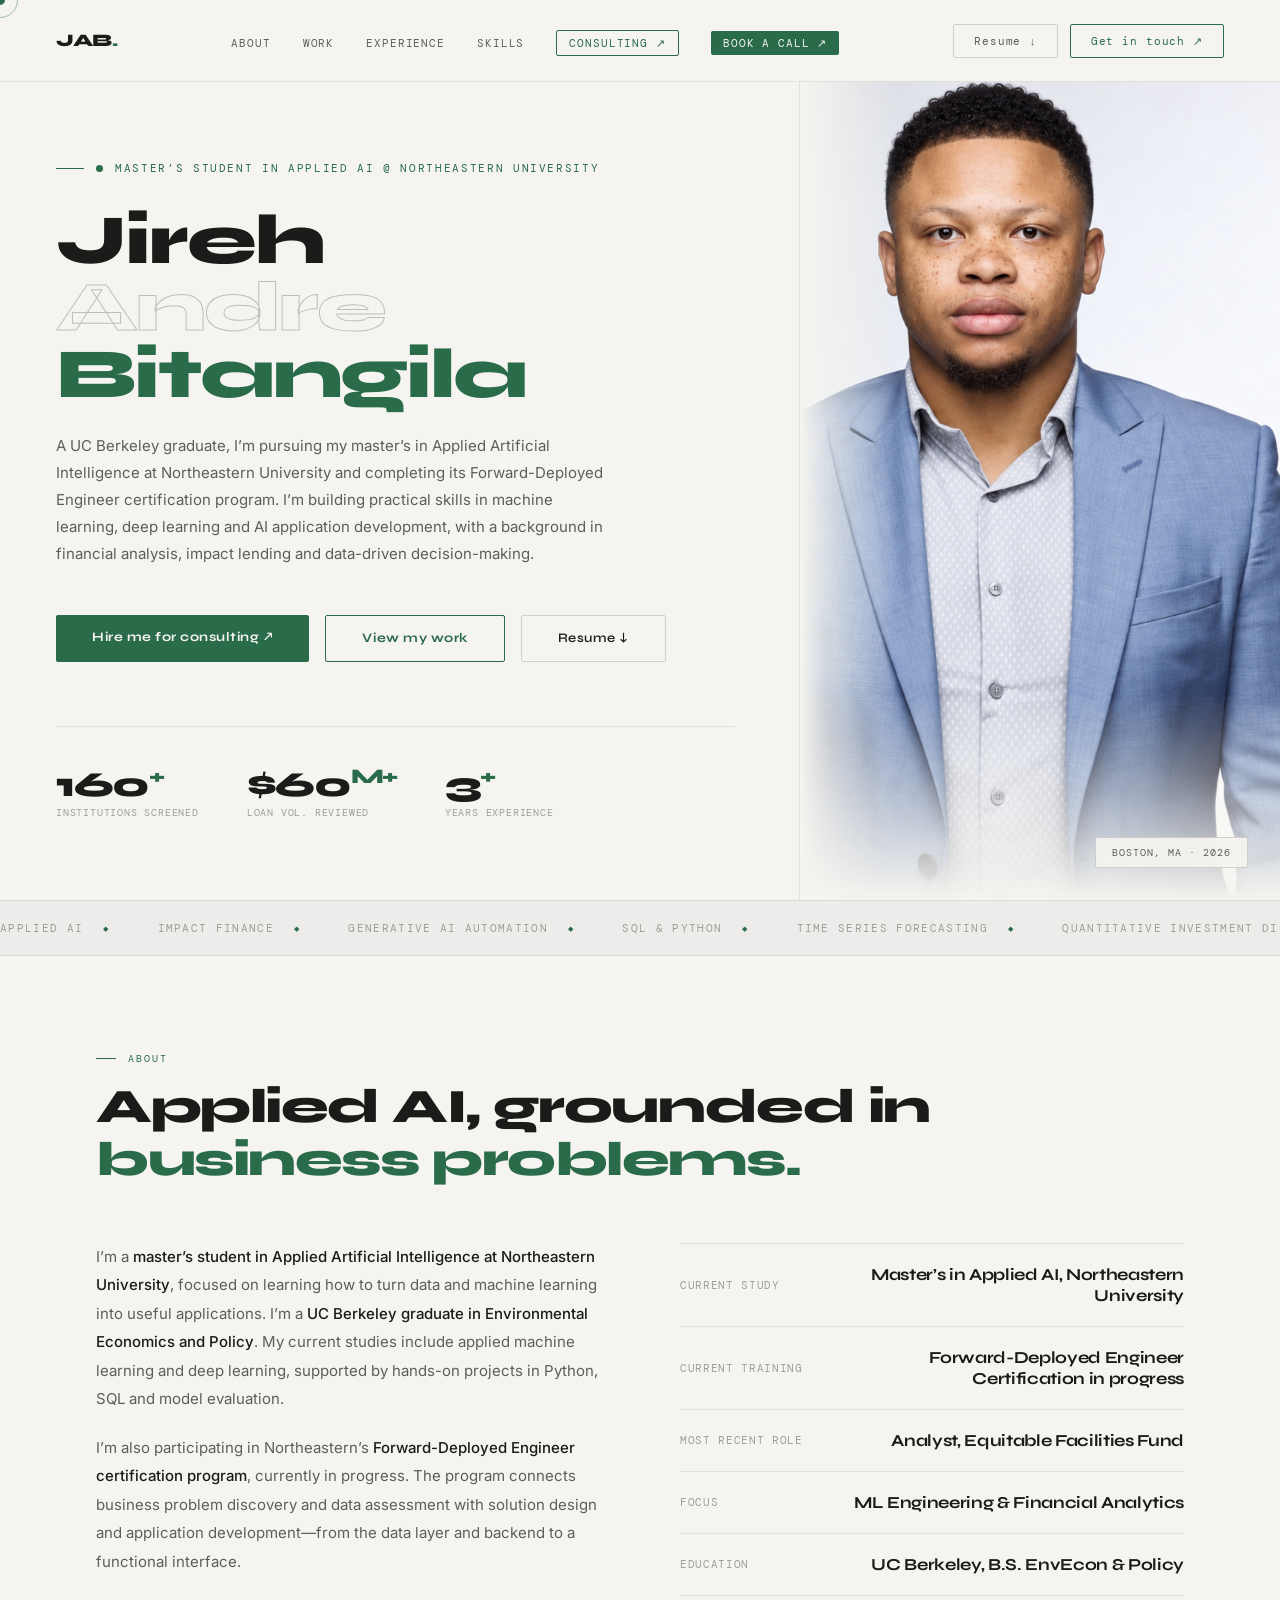
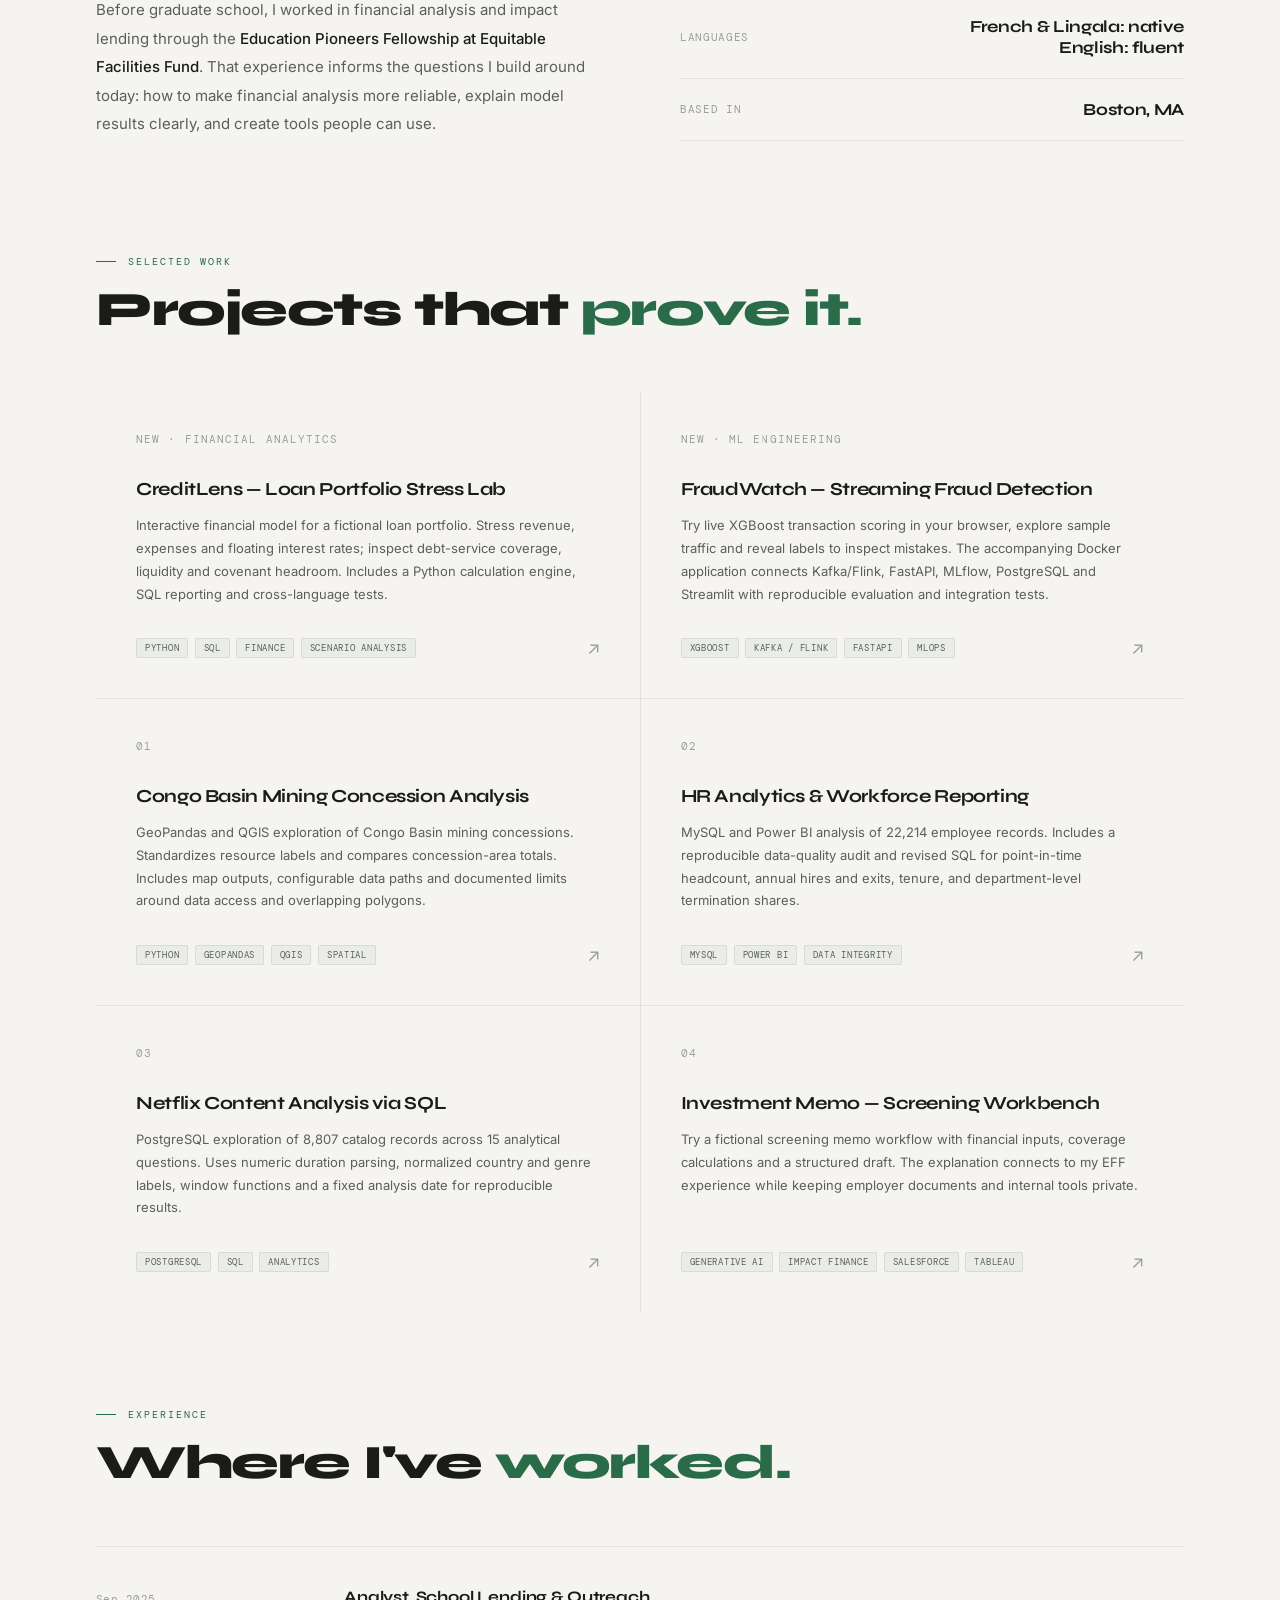
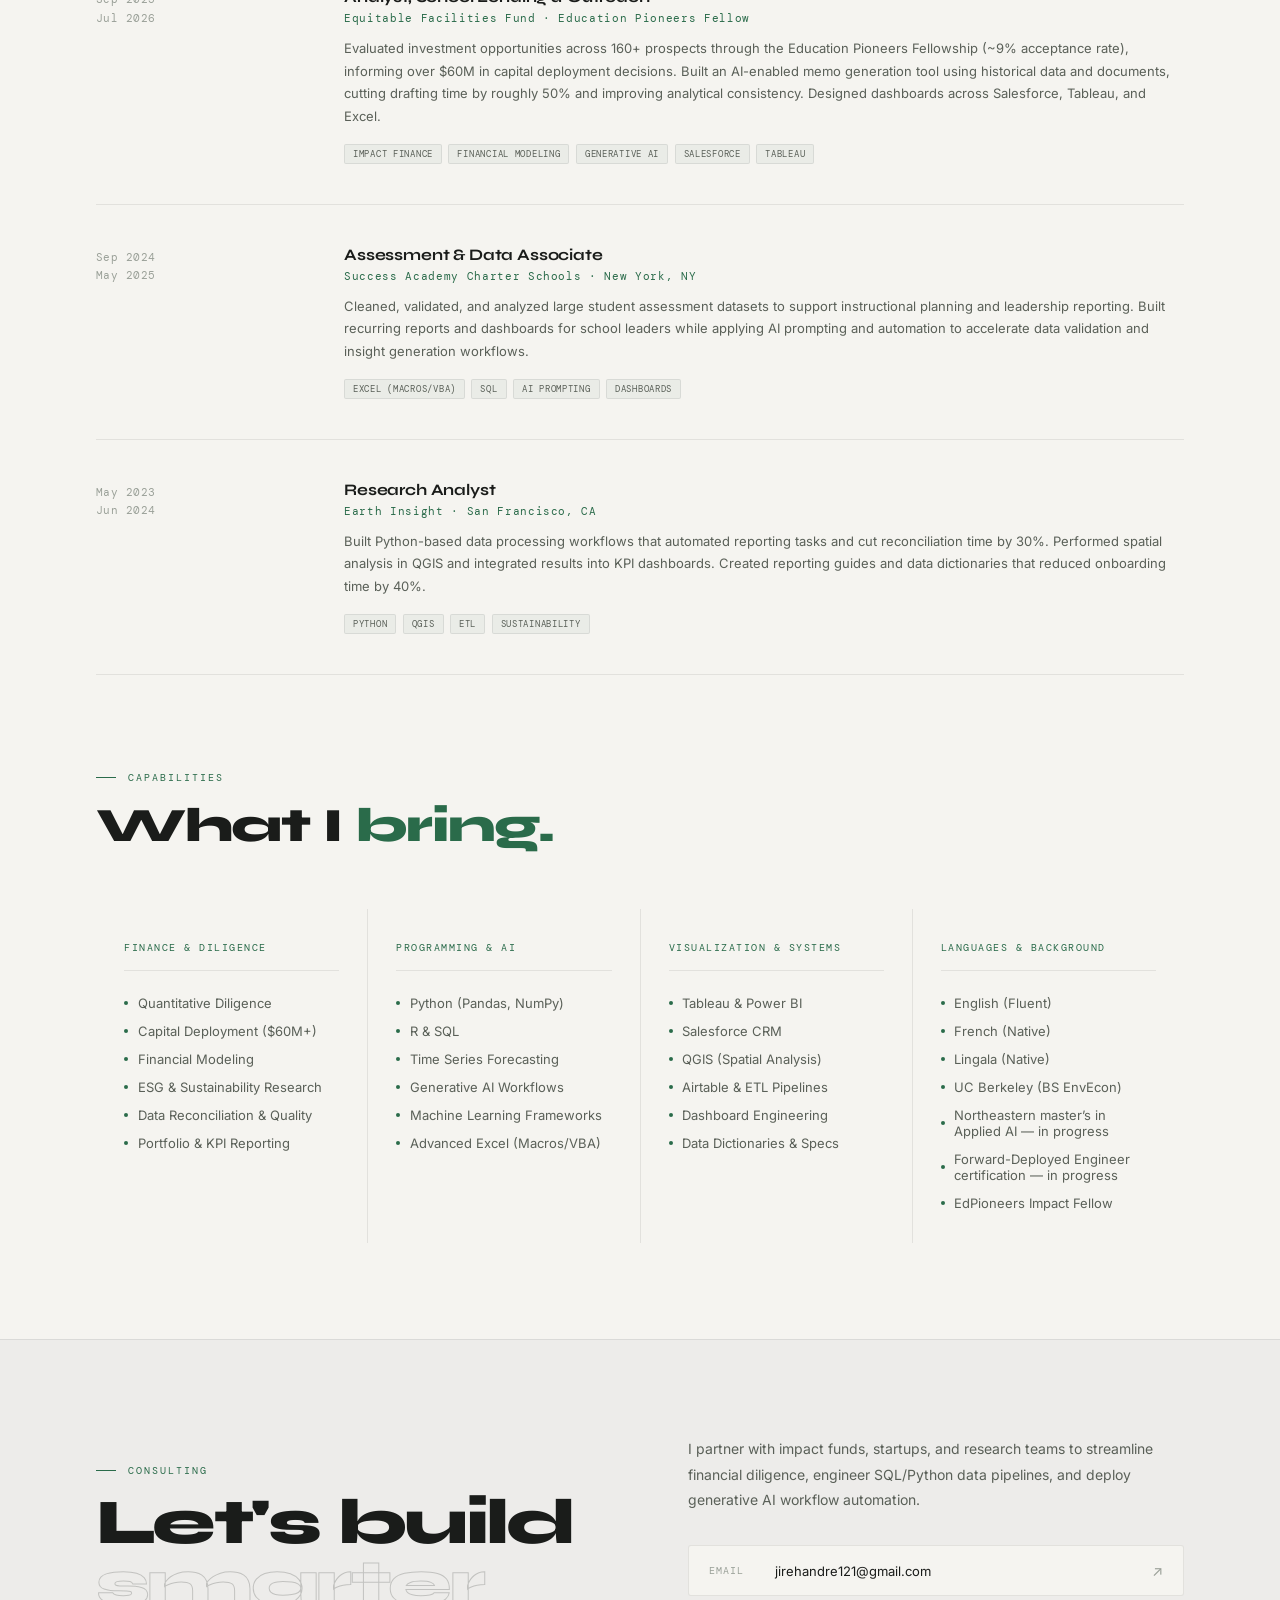
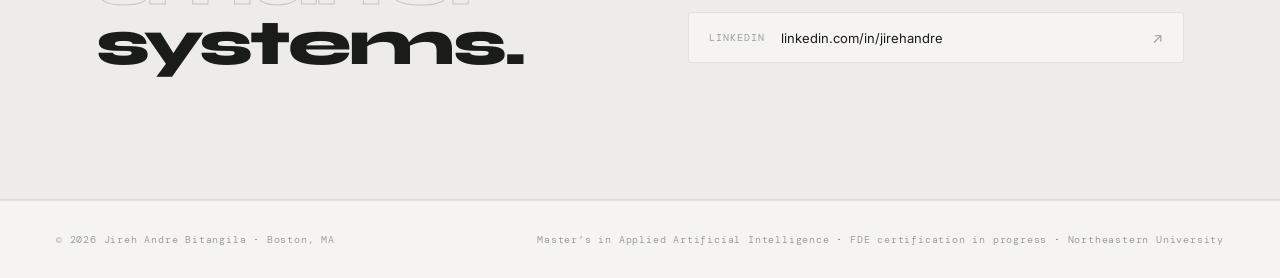
==== commit eda65d31: "Add interactive case studies for Congo Basin, Netflix, HR and investment memos" ====
--- a/index.html
+++ b/index.html
@@ -418,7 +418,7 @@
         <span class="parr">↗</span>
       </div>
     </a>
-    <a class="pcard" href="https://github.com/jirehandre23/Spatial_Python-QGIS_Project" target="_blank" rel="noopener">
+    <a class="pcard" href="projects/congo-basin/">
       <div class="pnum">01</div>
       <h3>Congo Basin Mining Concession Analysis</h3>
       <p>GeoPandas and QGIS exploration of Congo Basin mining concessions. Standardizes resource labels and compares concession-area totals. Includes map outputs, configurable data paths and documented limits around data access and overlapping polygons.</p>
@@ -427,7 +427,7 @@
         <span class="parr">↗</span>
       </div>
     </a>
-    <a class="pcard" href="https://github.com/jirehandre23/HR_SQL-PowerBi_Project" target="_blank" rel="noopener">
+    <a class="pcard" href="projects/hr-analytics/">
       <div class="pnum">02</div>
       <h3>HR Analytics & Workforce Reporting</h3>
       <p>MySQL and Power BI analysis of 22,214 employee records. Includes a reproducible data-quality audit and revised SQL for point-in-time headcount, annual hires and exits, tenure, and department-level termination shares.</p>
@@ -436,7 +436,7 @@
         <span class="parr">↗</span>
       </div>
     </a>
-    <a class="pcard" href="https://github.com/jirehandre23/Netflix_SQL" target="_blank" rel="noopener">
+    <a class="pcard" href="projects/netflix/">
       <div class="pnum">03</div>
       <h3>Netflix Content Analysis via SQL</h3>
       <p>PostgreSQL exploration of 8,807 catalog records across 15 analytical questions. Uses numeric duration parsing, normalized country and genre labels, window functions and a fixed analysis date for reproducible results.</p>
@@ -445,10 +445,10 @@
         <span class="parr">↗</span>
       </div>
     </a>
-    <a class="pcard" href="#experience" target="_blank" rel="noopener">
+    <a class="pcard" href="projects/investment-memo/" target="_blank" rel="noopener">
       <div class="pnum">04</div>
-      <h3>Investment Screening & AI-Assisted Workflow</h3>
-      <p>Professional experience at Equitable Facilities Fund: financial screening, reporting and an AI-assisted memo workflow. This experience summary complements the public code projects; employer documents and internal tools are not reproduced here.</p>
+      <h3>Investment Memo — Screening Workbench</h3>
+      <p>Try a fictional screening memo workflow with financial inputs, coverage calculations and a structured draft. The explanation connects to my EFF experience while keeping employer documents and internal tools private.</p>
       <div class="pfoot">
         <div class="ptags"><span class="ptag">Generative AI</span><span class="ptag">Impact Finance</span><span class="ptag">Salesforce</span><span class="ptag">Tableau</span></div>
         <span class="parr">↗</span>
